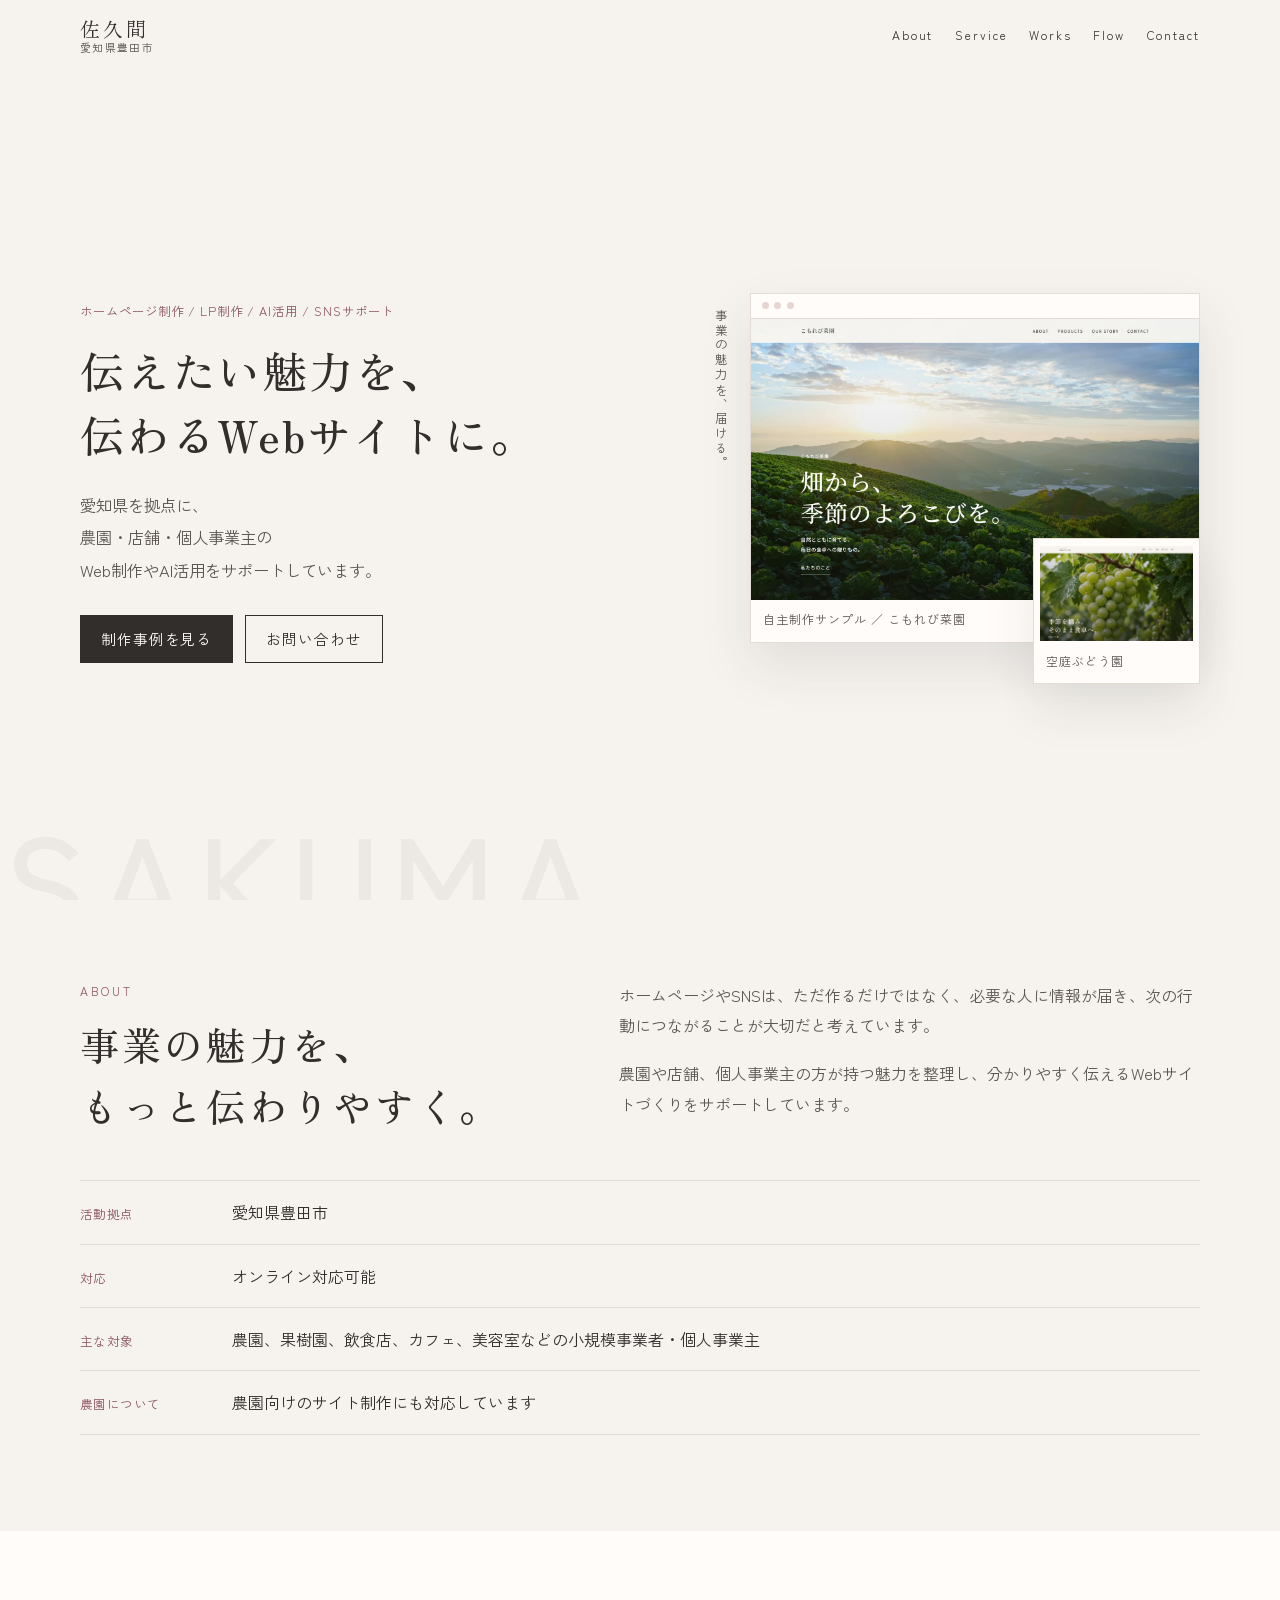
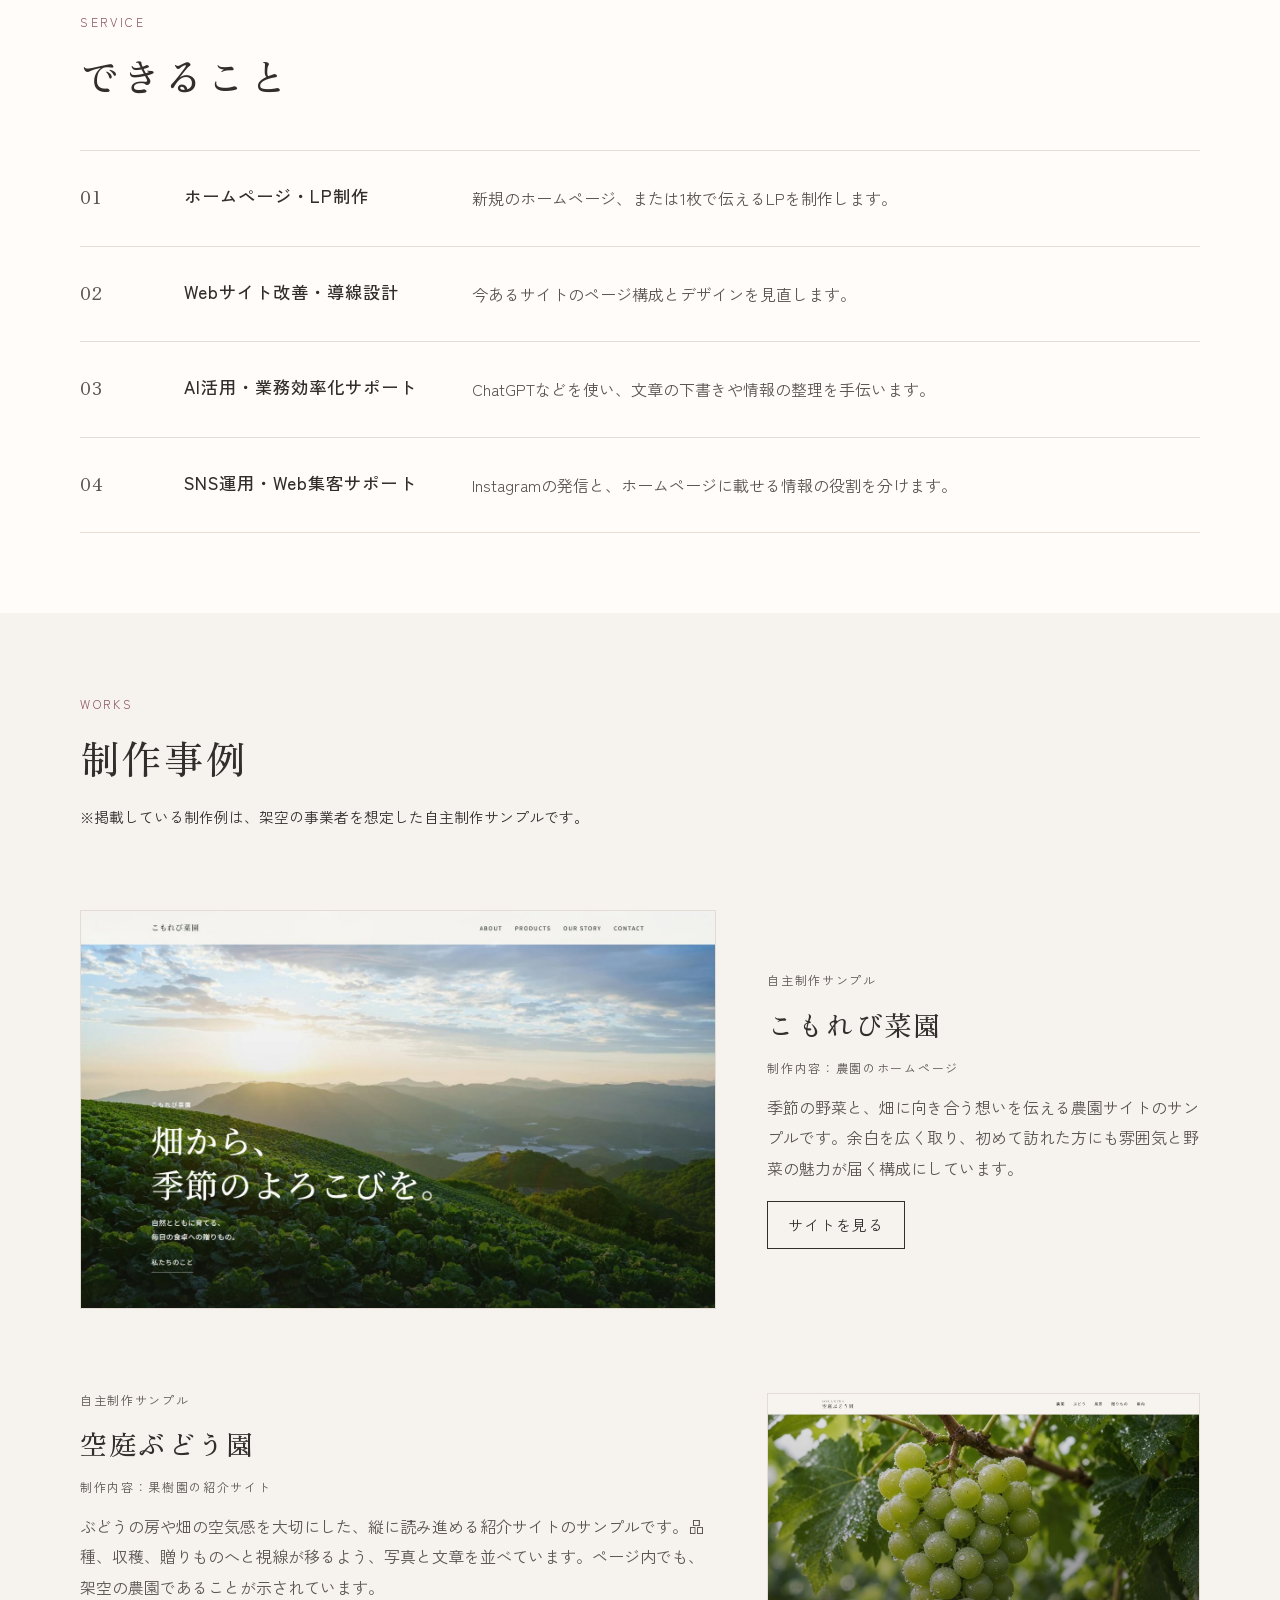
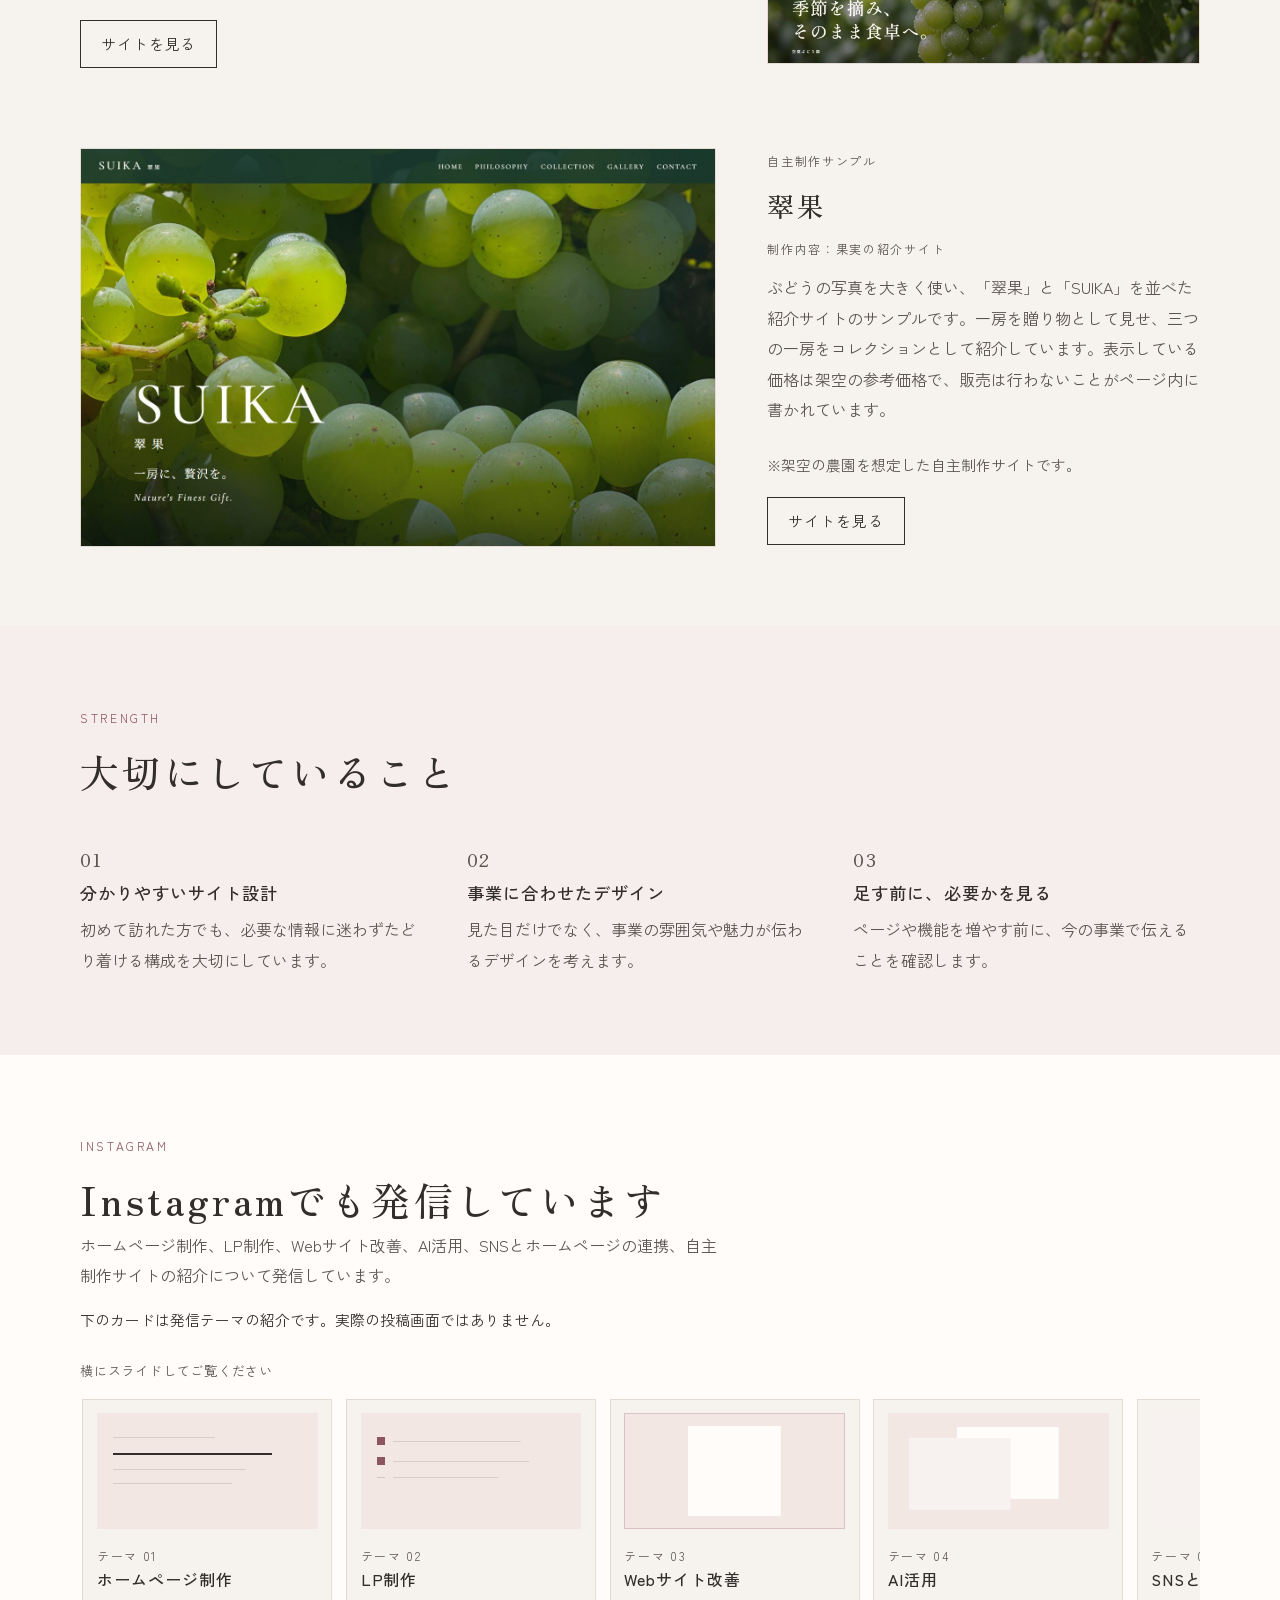
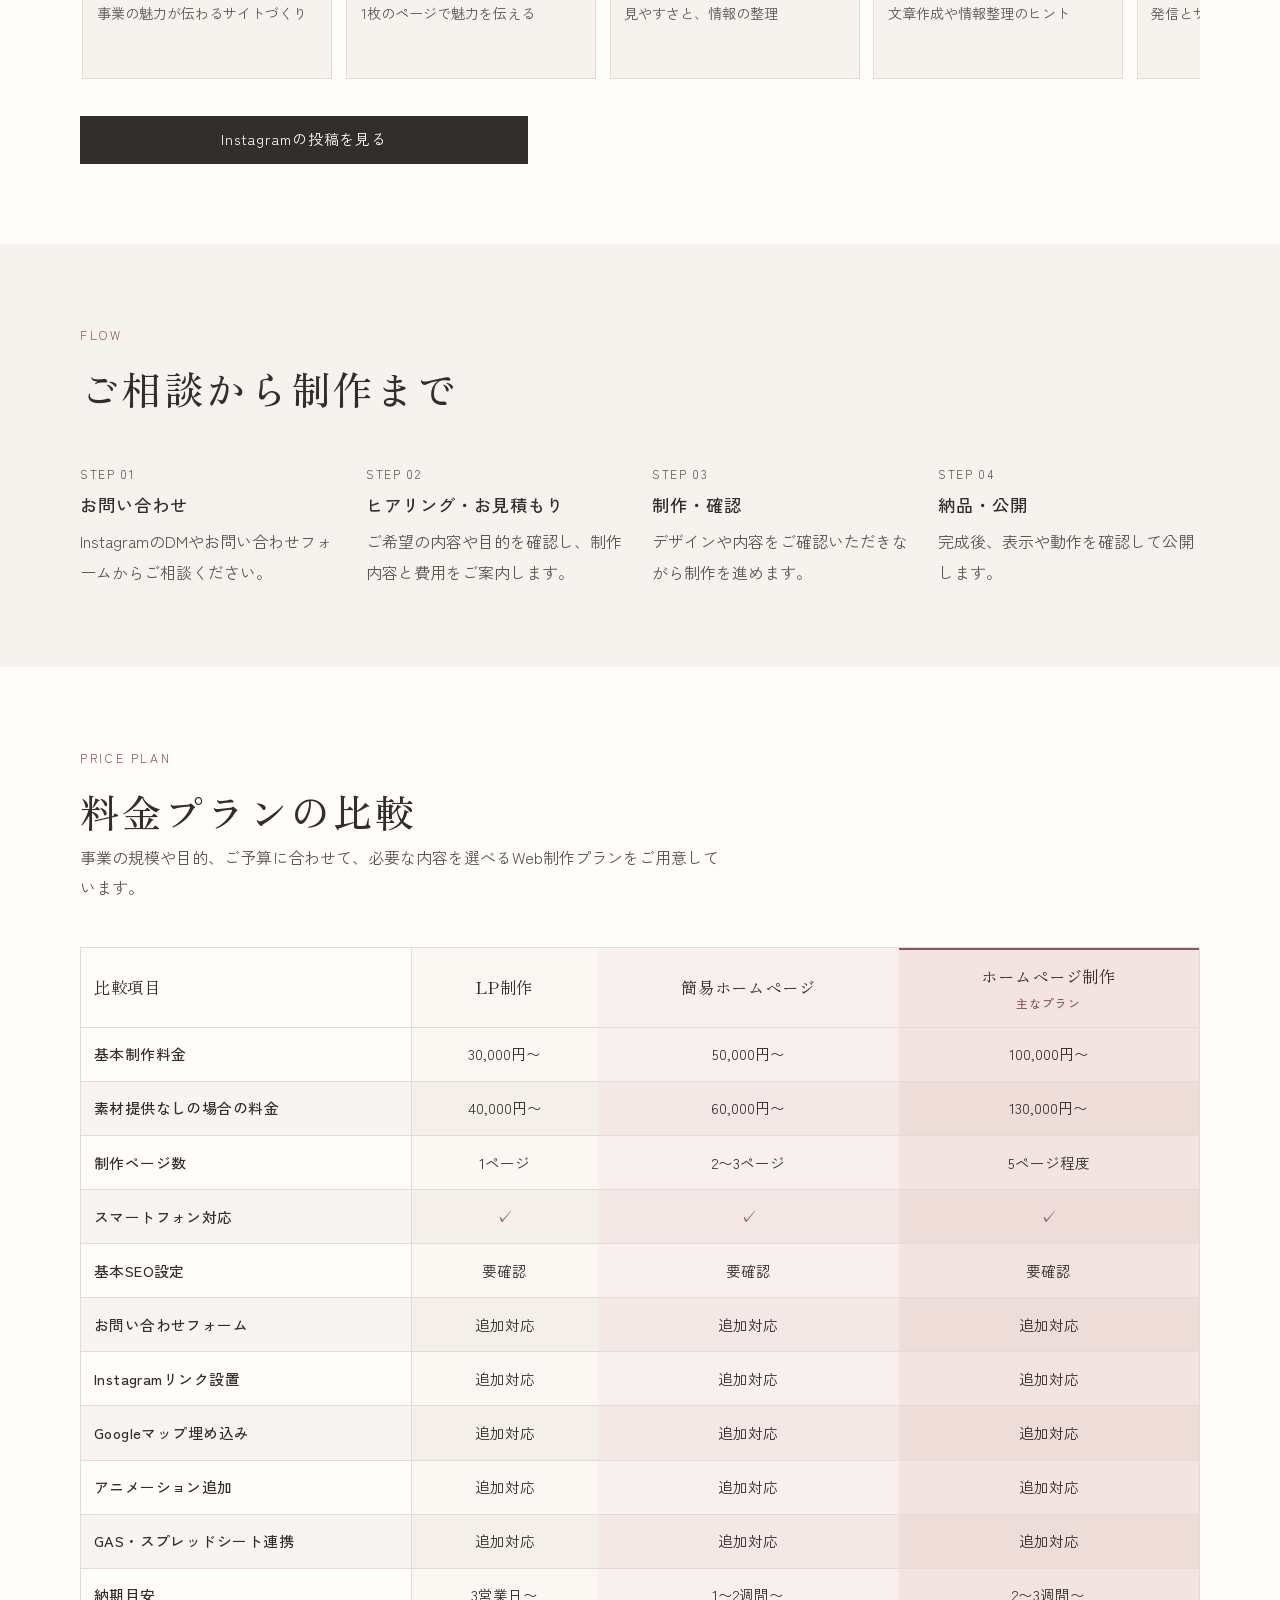
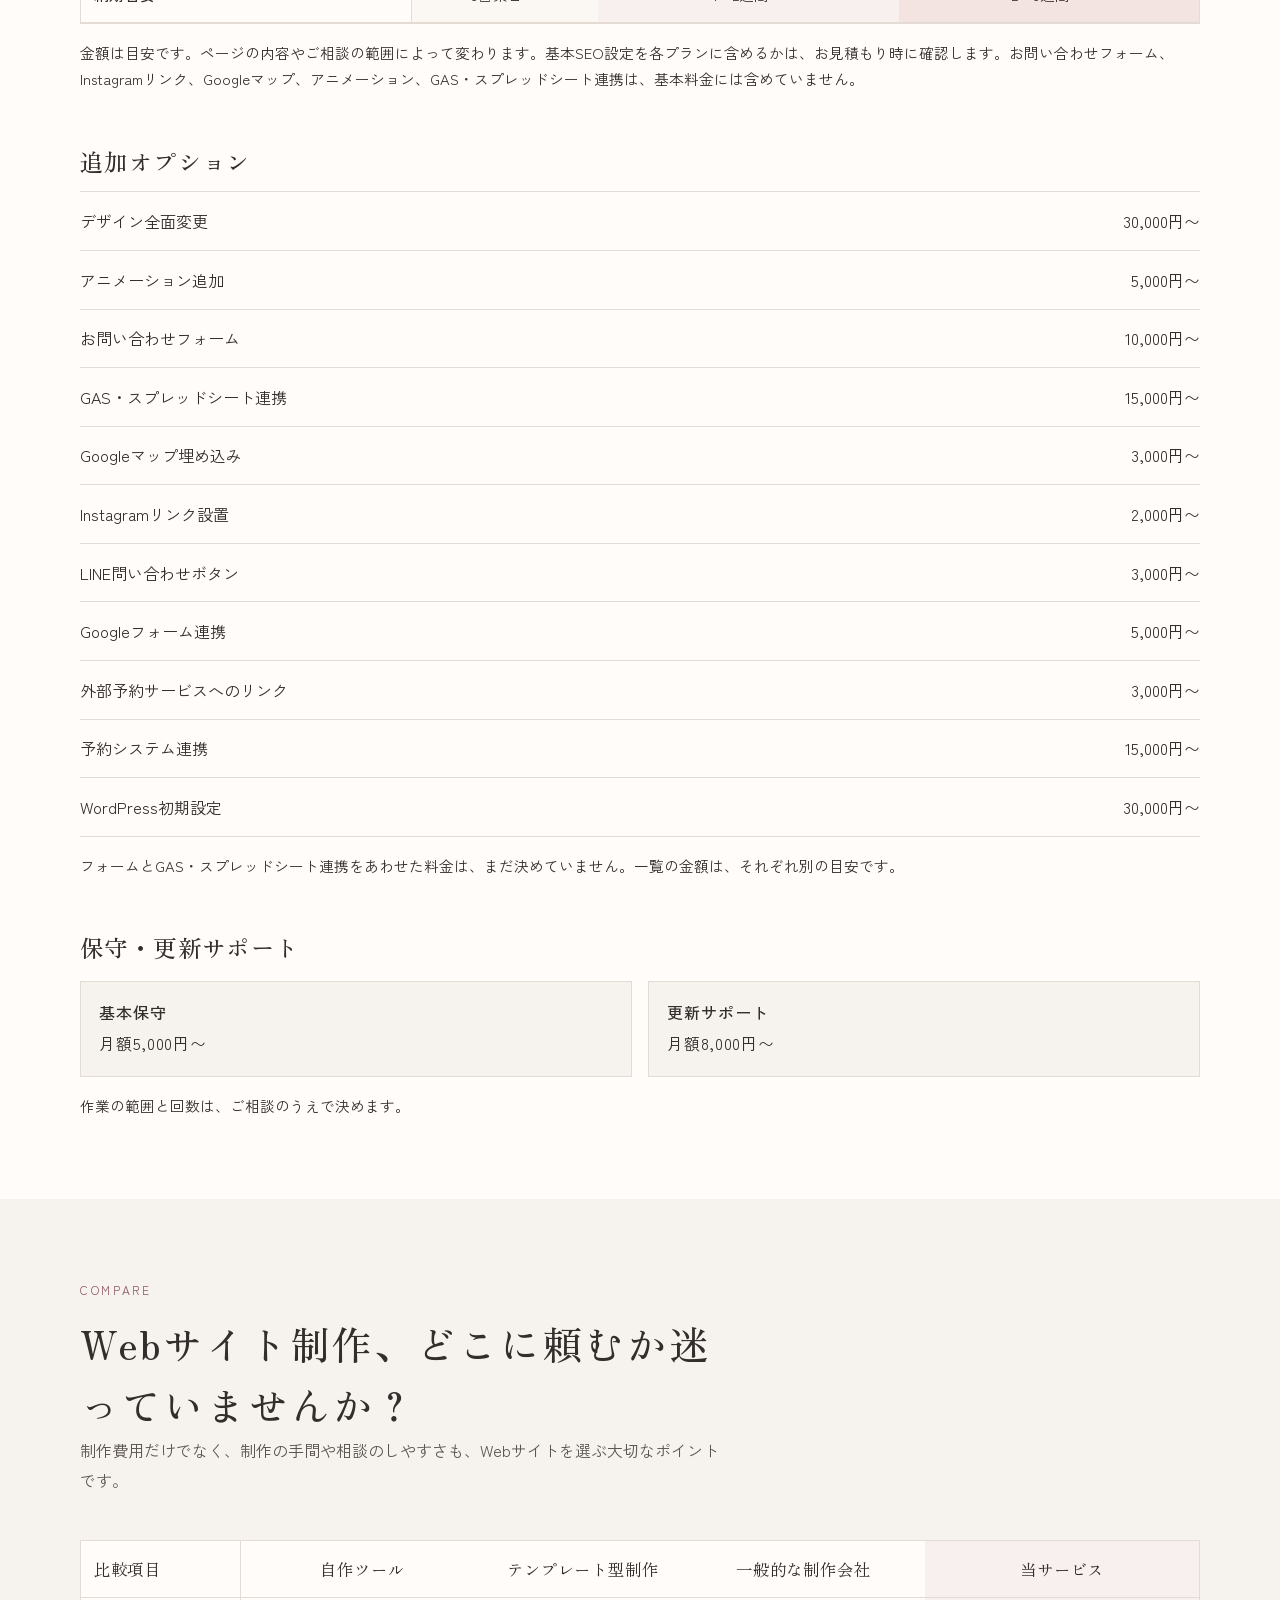
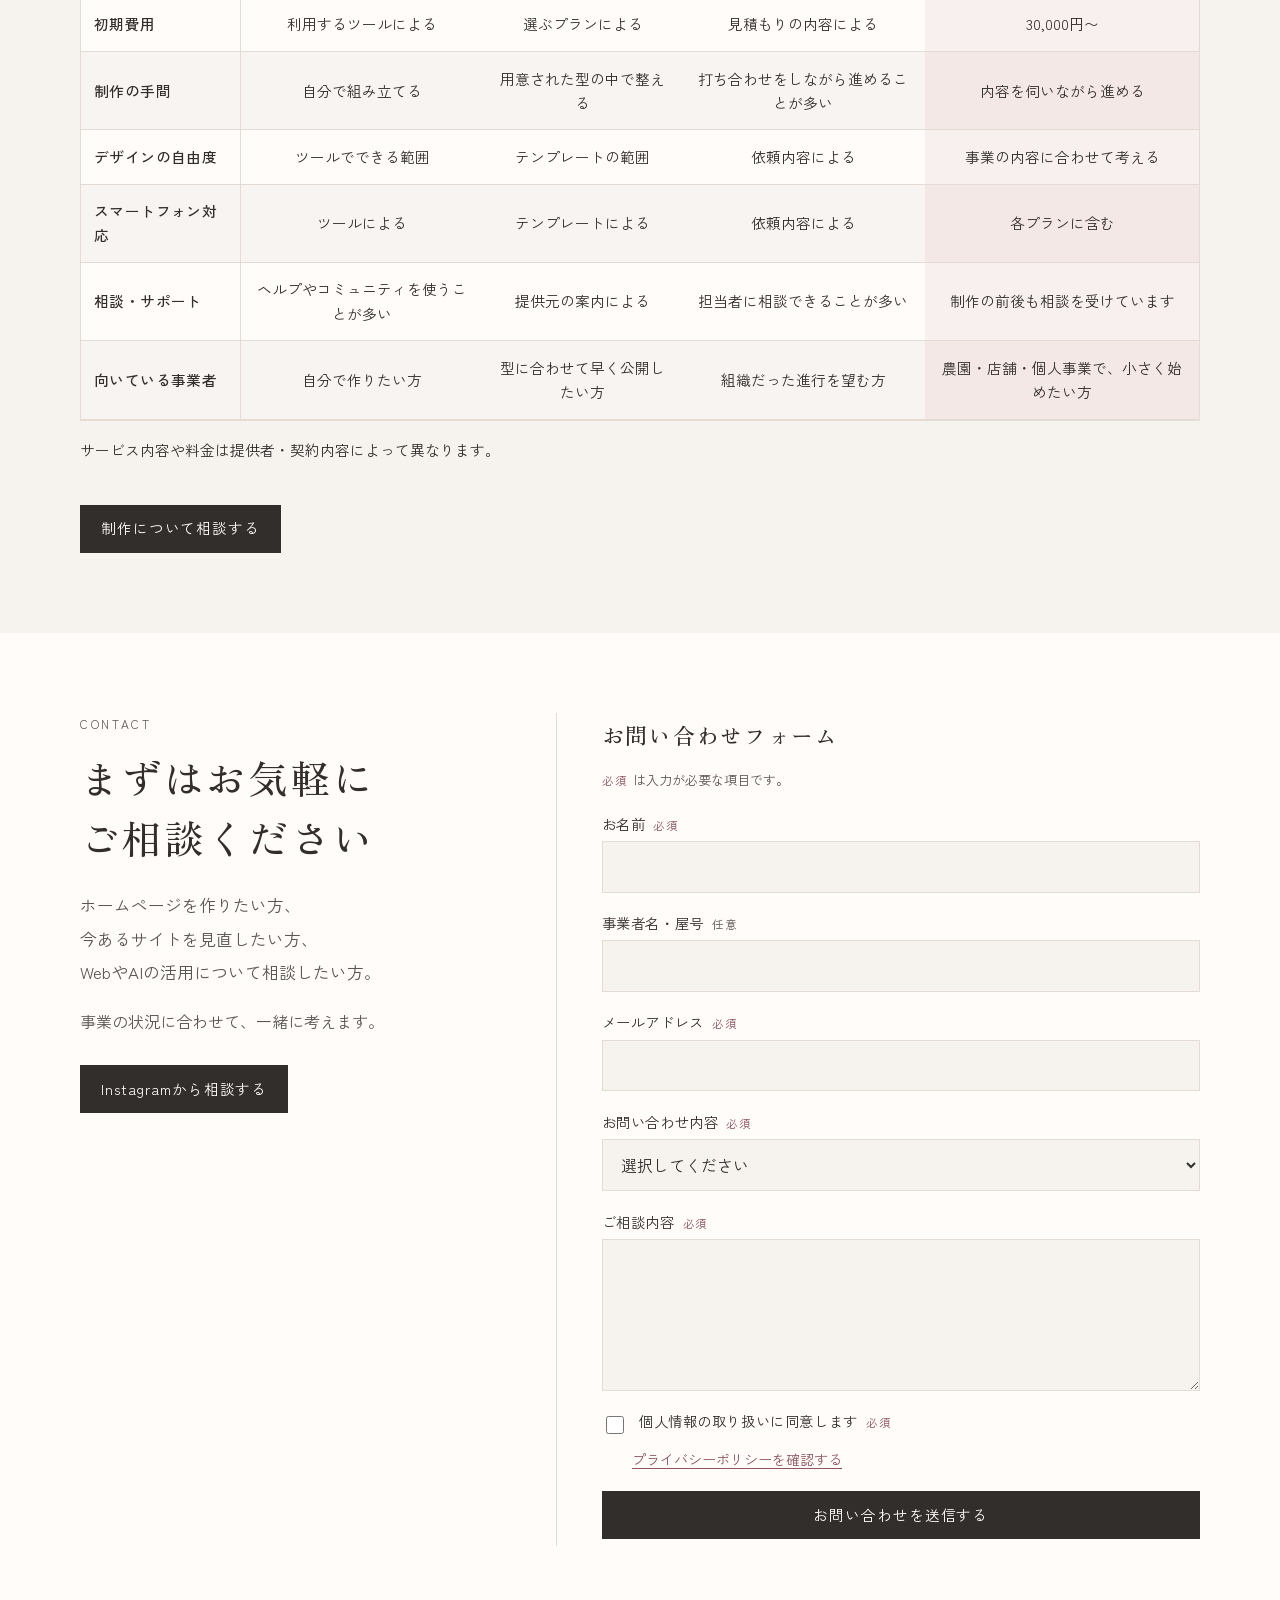
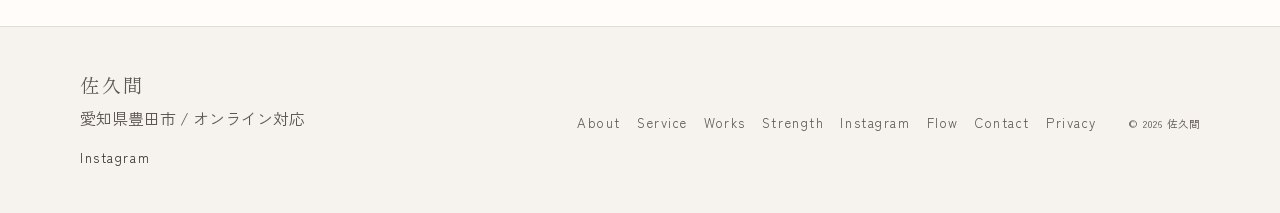
==== index.html @ 8b1cc4c4 "重複していた説明をやめ、サービス内容と制作姿勢が別の問いに答えるようにする Co-authored-by: Cursor <cursoragent@cursor.com>" ====
<!DOCTYPE html>
<html lang="ja">
<head>
  <meta charset="utf-8">
  <meta name="viewport" content="width=device-width, initial-scale=1">
  <title>佐久間｜伝えたい魅力を、伝わるWebサイトに。</title>
  <meta name="description" content="愛知県豊田市を拠点に、農園・果樹園・飲食店・カフェ・美容室などのホームページ制作、サイト改善、AI活用、SNSサポートを行っています。オンライン対応可。">
  <meta name="author" content="佐久間">
  <meta name="theme-color" content="#f6f3ef">
  <link rel="canonical" href="https://emi1126.github.io/emi.skm1008/">
  <meta property="og:type" content="website">
  <meta property="og:locale" content="ja_JP">
  <meta property="og:site_name" content="佐久間">
  <meta property="og:title" content="佐久間｜伝えたい魅力を、伝わるWebサイトに。">
  <meta property="og:description" content="愛知県豊田市を拠点に、農園・店舗・個人事業主のWeb制作とAI活用をサポートしています。">
  <meta property="og:url" content="https://emi1126.github.io/emi.skm1008/">
  <meta property="og:image" content="https://emi1126.github.io/emi.skm1008/images/og.jpg">
  <meta property="og:image:width" content="1200">
  <meta property="og:image:height" content="630">
  <meta property="og:image:alt" content="佐久間。伝えたい魅力を、伝わるWebサイトに。愛知県豊田市のWeb制作・AI活用。">
  <meta name="twitter:card" content="summary_large_image">
  <meta name="twitter:title" content="佐久間｜伝えたい魅力を、伝わるWebサイトに。">
  <meta name="twitter:description" content="愛知県豊田市を拠点に、農園・店舗・個人事業主のWeb制作とAI活用をサポートしています。">
  <meta name="twitter:image" content="https://emi1126.github.io/emi.skm1008/images/og.jpg">
  <link rel="icon" href="favicon.svg" type="image/svg+xml">
  <link rel="icon" href="images/favicon-32.png" sizes="32x32" type="image/png">
  <link rel="apple-touch-icon" href="images/apple-touch.png">
  <link rel="preconnect" href="https://fonts.googleapis.com">
  <link rel="preconnect" href="https://fonts.gstatic.com" crossorigin>
  <link href="https://fonts.googleapis.com/css2?family=Zen+Kaku+Gothic+New:wght@400;500&family=Zen+Old+Mincho:wght@500;600&display=swap" rel="stylesheet">
  <link rel="stylesheet" href="css/style.css">
  <script type="application/ld+json">
  {
    "@context": "https://schema.org",
    "@type": "ProfessionalService",
    "name": "佐久間",
    "url": "https://emi1126.github.io/emi.skm1008/",
    "image": "https://emi1126.github.io/emi.skm1008/images/og.jpg",
    "description": "愛知県豊田市を拠点に、農園・店舗・個人事業主のWeb制作とAI活用をサポートしています。",
    "address": {
      "@type": "PostalAddress",
      "addressLocality": "豊田市",
      "addressRegion": "愛知県",
      "addressCountry": "JP"
    },
    "areaServed": "JP",
    "knowsAbout": ["ホームページ制作", "LP制作", "Webサイト改善", "AI活用", "SNS運用"]
  }
  </script>
</head>
<body>
  <a class="skip" href="#main">本文へスキップ</a>

  <header class="site-header">
    <div class="container header-inner">
      <a class="logo" href="#top">
        <span class="logo-name">佐久間</span>
        <span class="logo-place">愛知県豊田市</span>
      </a>
      <button class="menu-btn" type="button" aria-expanded="false" aria-controls="site-nav">
        <span class="menu-lines" aria-hidden="true"><span></span><span></span><span></span></span>
        <span class="menu-label">メニュー</span>
      </button>
      <nav id="site-nav" class="site-nav" aria-label="メインメニュー">
        <a href="#about"><span class="en">About</span><span class="ja">事業について</span></a>
        <a href="#service"><span class="en">Service</span><span class="ja">できること</span></a>
        <a href="#works"><span class="en">Works</span><span class="ja">制作事例</span></a>
        <a href="#flow"><span class="en">Flow</span><span class="ja">ご相談の流れ</span></a>
        <a href="#contact"><span class="en">Contact</span><span class="ja">お問い合わせ</span></a>
      </nav>
    </div>
  </header>

  <main id="main">
    <section class="hero" id="top" aria-labelledby="hero-title">
      <p class="watermark" aria-hidden="true">SAKUMA</p>
      <div class="container hero-inner">
        <div class="hero-copy">
          <p class="kicker">ホームページ制作 / LP制作 / AI活用 / SNSサポート</p>
          <h1 id="hero-title"><span class="line">伝えたい魅力を、</span><span class="line">伝わるWebサイトに。</span></h1>
          <p class="lead">愛知県を拠点に、<br>農園・店舗・個人事業主の<br>Web制作やAI活用をサポートしています。</p>
          <div class="hero-actions">
            <a class="btn btn-primary" href="#works">制作事例を見る</a>
            <a class="btn" href="#contact">お問い合わせ</a>
          </div>
        </div>
        <div class="hero-visual">
          <p class="vtext" aria-hidden="true">事業の魅力を、届ける。</p>
          <figure class="frame frame-main">
            <div class="frame-top" aria-hidden="true"><span></span><span></span><span></span></div>
            <img src="images/works/komorebi.jpg" width="1440" height="900" alt="自主制作サンプル「こもれび菜園」のトップページ" fetchpriority="high">
            <figcaption>自主制作サンプル ／ こもれび菜園</figcaption>
          </figure>
          <figure class="frame frame-sub">
            <img src="images/works/soraniwa.jpg" width="1440" height="900" alt="自主制作サンプル「空庭ぶどう園」のトップページ">
            <figcaption>空庭ぶどう園</figcaption>
          </figure>
        </div>
      </div>
    </section>

    <section class="section" id="about" aria-labelledby="about-title">
      <div class="container">
        <div class="about-grid reveal">
          <div>
            <p class="section-label">About</p>
            <h2 id="about-title">事業の魅力を、<br>もっと伝わりやすく。</h2>
          </div>
          <div class="about-body">
            <p>ホームページやSNSは、ただ作るだけではなく、必要な人に情報が届き、次の行動につながることが大切だと考えています。</p>
            <p>農園や店舗、個人事業主の方が持つ魅力を整理し、分かりやすく伝えるWebサイトづくりをサポートしています。</p>
          </div>
        </div>
        <dl class="facts reveal">
          <div>
            <dt>活動拠点</dt>
            <dd>愛知県豊田市</dd>
          </div>
          <div>
            <dt>対応</dt>
            <dd>オンライン対応可能</dd>
          </div>
          <div>
            <dt>主な対象</dt>
            <dd>農園、果樹園、飲食店、カフェ、美容室などの小規模事業者・個人事業主</dd>
          </div>
          <div>
            <dt>農園について</dt>
            <dd>農園向けのサイト制作にも対応しています</dd>
          </div>
        </dl>
      </div>
    </section>

    <section class="section section-paper" id="service" aria-labelledby="service-title">
      <div class="container">
        <div class="section-head reveal">
          <p class="section-label">Service</p>
          <h2 id="service-title">できること</h2>
        </div>
        <ol class="service-list">
          <li class="service-item reveal">
            <p class="num">01</p>
            <h3>ホームページ・LP制作</h3>
            <p>新規のホームページ、または1枚で伝えるLPを制作します。</p>
          </li>
          <li class="service-item reveal">
            <p class="num">02</p>
            <h3>Webサイト改善・導線設計</h3>
            <p>今あるサイトのページ構成とデザインを見直します。</p>
          </li>
          <li class="service-item reveal">
            <p class="num">03</p>
            <h3>AI活用・業務効率化サポート</h3>
            <p>ChatGPTなどを使い、文章の下書きや情報の整理を手伝います。</p>
          </li>
          <li class="service-item reveal">
            <p class="num">04</p>
            <h3>SNS運用・Web集客サポート</h3>
            <p>Instagramの発信と、ホームページに載せる情報の役割を分けます。</p>
          </li>
        </ol>
      </div>
    </section>

    <section class="section" id="works" aria-labelledby="works-title">
      <div class="container">
        <div class="section-head reveal">
          <p class="section-label">Works</p>
          <h2 id="works-title">制作事例</h2>
          <p class="note">※掲載している制作例は、架空の事業者を想定した自主制作サンプルです。</p>
        </div>

        <article class="work reveal">
          <figure class="work-media">
            <img src="images/works/komorebi.jpg" width="1440" height="900" alt="自主制作サンプル「こもれび菜園」のトップページ" loading="lazy" decoding="async">
          </figure>
          <div class="work-body">
            <p class="work-tag">自主制作サンプル</p>
            <h3>こもれび菜園</h3>
            <p class="work-type">制作内容：農園のホームページ</p>
            <p>季節の野菜と、畑に向き合う想いを伝える農園サイトのサンプルです。余白を広く取り、初めて訪れた方にも雰囲気と野菜の魅力が届く構成にしています。</p>
            <a class="btn" href="https://emi1126.github.io/sample1/" target="_blank" rel="noopener noreferrer">サイトを見る<span class="sr-only">（こもれび菜園・新しいタブで開きます）</span></a>
          </div>
        </article>

        <article class="work work-reverse reveal">
          <figure class="work-media">
            <img src="images/works/soraniwa.jpg" width="1440" height="900" alt="自主制作サンプル「空庭ぶどう園」のトップページ" loading="lazy" decoding="async">
          </figure>
          <div class="work-body">
            <p class="work-tag">自主制作サンプル</p>
            <h3>空庭ぶどう園</h3>
            <p class="work-type">制作内容：果樹園の紹介サイト</p>
            <p>ぶどうの房や畑の空気感を大切にした、縦に読み進める紹介サイトのサンプルです。品種、収穫、贈りものへと視線が移るよう、写真と文章を並べています。ページ内でも、架空の農園であることが示されています。</p>
            <a class="btn" href="https://emi1126.github.io/sample2/" target="_blank" rel="noopener noreferrer">サイトを見る<span class="sr-only">（空庭ぶどう園・新しいタブで開きます）</span></a>
          </div>
        </article>

        <article class="work reveal">
          <figure class="work-media">
            <img src="images/works/suika.jpg" width="1440" height="900" alt="自主制作サンプル「翠果」のトップページ" loading="lazy" decoding="async">
          </figure>
          <div class="work-body">
            <p class="work-tag">自主制作サンプル</p>
            <h3>翠果</h3>
            <p class="work-type">制作内容：果実の紹介サイト</p>
            <p>ぶどうの写真を大きく使い、「翠果」と「SUIKA」を並べた紹介サイトのサンプルです。一房を贈り物として見せ、三つの一房をコレクションとして紹介しています。表示している価格は架空の参考価格で、販売は行わないことがページ内に書かれています。</p>
            <p class="note">※架空の農園を想定した自主制作サイトです。</p>
            <a class="btn" href="https://emi1126.github.io/sample3/" target="_blank" rel="noopener noreferrer">サイトを見る<span class="sr-only">（翠果・新しいタブで開きます）</span></a>
          </div>
        </article>
      </div>
    </section>

    <section class="section section-blush" id="strength" aria-labelledby="strength-title">
      <div class="container">
        <div class="section-head reveal">
          <p class="section-label">Strength</p>
          <h2 id="strength-title">大切にしていること</h2>
        </div>
        <ol class="strength-list">
          <li class="reveal">
            <p class="num">01</p>
            <h3>分かりやすいサイト設計</h3>
            <p>初めて訪れた方でも、必要な情報に迷わずたどり着ける構成を大切にしています。</p>
          </li>
          <li class="reveal">
            <p class="num">02</p>
            <h3>事業に合わせたデザイン</h3>
            <p>見た目だけでなく、事業の雰囲気や魅力が伝わるデザインを考えます。</p>
          </li>
          <li class="reveal">
            <p class="num">03</p>
            <h3>足す前に、必要かを見る</h3>
            <p>ページや機能を増やす前に、今の事業で伝えることを確認します。</p>
          </li>
        </ol>
      </div>
    </section>

    <section class="section section-paper" id="instagram" aria-labelledby="instagram-title">
      <div class="container">
        <div class="section-head reveal">
          <p class="section-label">Instagram</p>
          <h2 id="instagram-title">Instagramでも発信しています</h2>
          <p>ホームページ制作、LP制作、Webサイト改善、AI活用、SNSとホームページの連携、自主制作サイトの紹介について発信しています。</p>
          <p class="note">下のカードは発信テーマの紹介です。実際の投稿画面ではありません。</p>
        </div>
        <p class="scroll-hint">横にスライドしてご覧ください</p>
        <ul class="theme-scroller reveal" tabindex="0" aria-label="Instagramで発信しているテーマ。横にスクロールできます">
          <li class="theme">
            <div class="theme-art art-1" aria-hidden="true"></div>
            <p class="theme-label">テーマ 01</p>
            <h3>ホームページ制作</h3>
            <p>事業の魅力が伝わるサイトづくり</p>
          </li>
          <li class="theme">
            <div class="theme-art art-2" aria-hidden="true"></div>
            <p class="theme-label">テーマ 02</p>
            <h3>LP制作</h3>
            <p>1枚のページで魅力を伝える</p>
          </li>
          <li class="theme">
            <div class="theme-art art-3" aria-hidden="true"></div>
            <p class="theme-label">テーマ 03</p>
            <h3>Webサイト改善</h3>
            <p>見やすさと、情報の整理</p>
          </li>
          <li class="theme">
            <div class="theme-art art-4" aria-hidden="true"></div>
            <p class="theme-label">テーマ 04</p>
            <h3>AI活用</h3>
            <p>文章作成や情報整理のヒント</p>
          </li>
          <li class="theme">
            <div class="theme-art art-5" aria-hidden="true"></div>
            <p class="theme-label">テーマ 05</p>
            <h3>SNSとホームページの連携</h3>
            <p>発信とサイトのつなぎ方</p>
          </li>
          <li class="theme">
            <div class="theme-art art-6" aria-hidden="true"></div>
            <p class="theme-label">テーマ 06</p>
            <h3>自主制作サイトの紹介</h3>
            <p>サンプルサイトの様子</p>
          </li>
        </ul>
        <div class="ig-action reveal">
          <a class="btn btn-primary" data-instagram-link href="https://www.instagram.com/emi.skm1008/" target="_blank" rel="noopener noreferrer">Instagramの投稿を見る<span class="sr-only">（新しいタブで開きます）</span></a>
        </div>
      </div>
    </section>

    <section class="section" id="flow" aria-labelledby="flow-title">
      <div class="container">
        <div class="section-head reveal">
          <p class="section-label">Flow</p>
          <h2 id="flow-title">ご相談から制作まで</h2>
        </div>
        <ol class="steps">
          <li class="reveal">
            <p class="step-num">STEP 01</p>
            <h3>お問い合わせ</h3>
            <p>InstagramのDMやお問い合わせフォームからご相談ください。</p>
          </li>
          <li class="reveal">
            <p class="step-num">STEP 02</p>
            <h3>ヒアリング・お見積もり</h3>
            <p>ご希望の内容や目的を確認し、制作内容と費用をご案内します。</p>
          </li>
          <li class="reveal">
            <p class="step-num">STEP 03</p>
            <h3>制作・確認</h3>
            <p>デザインや内容をご確認いただきながら制作を進めます。</p>
          </li>
          <li class="reveal">
            <p class="step-num">STEP 04</p>
            <h3>納品・公開</h3>
            <p>完成後、表示や動作を確認して公開します。</p>
          </li>
        </ol>
      </div>
    </section>

    <section class="section section-paper" id="price" aria-labelledby="price-title">
      <div class="container">
        <div class="section-head reveal">
          <p class="section-label">Price Plan</p>
          <h2 id="price-title">料金プランの比較</h2>
          <p>事業の規模や目的、ご予算に合わせて、必要な内容を選べるWeb制作プランをご用意しています。</p>
        </div>
        <p class="scroll-hint">横にスライドして比較できます</p>
        <div class="plan-scroll reveal" tabindex="0">
          <table class="plan-table">
            <caption class="sr-only">LP制作、簡易ホームページ、ホームページ制作の料金と比較項目</caption>
            <thead>
              <tr>
                <th class="col-label" scope="col">比較項目</th>
                <th class="col-lp" scope="col">LP制作</th>
                <th class="col-lite" scope="col">簡易ホームページ</th>
                <th class="col-main" scope="col">ホームページ制作<span class="plan-note">主なプラン</span></th>
              </tr>
            </thead>
            <tbody>
              <tr>
                <th scope="row">基本制作料金</th>
                <td class="col-lp">30,000円〜</td>
                <td class="col-lite">50,000円〜</td>
                <td class="col-main">100,000円〜</td>
              </tr>
              <tr>
                <th scope="row">素材提供なしの場合の料金</th>
                <td class="col-lp">40,000円〜</td>
                <td class="col-lite">60,000円〜</td>
                <td class="col-main">130,000円〜</td>
              </tr>
              <tr>
                <th scope="row">制作ページ数</th>
                <td class="col-lp">1ページ</td>
                <td class="col-lite">2〜3ページ</td>
                <td class="col-main">5ページ程度</td>
              </tr>
              <tr>
                <th scope="row">スマートフォン対応</th>
                <td class="col-lp"><span class="mark" aria-hidden="true">✓</span><span class="sr-only">含む</span></td>
                <td class="col-lite"><span class="mark" aria-hidden="true">✓</span><span class="sr-only">含む</span></td>
                <td class="col-main"><span class="mark" aria-hidden="true">✓</span><span class="sr-only">含む</span></td>
              </tr>
              <tr>
                <th scope="row">基本SEO設定</th>
                <td class="col-lp">要確認</td>
                <td class="col-lite">要確認</td>
                <td class="col-main">要確認</td>
              </tr>
              <tr>
                <th scope="row">お問い合わせフォーム</th>
                <td class="col-lp">追加対応</td>
                <td class="col-lite">追加対応</td>
                <td class="col-main">追加対応</td>
              </tr>
              <tr>
                <th scope="row">Instagramリンク設置</th>
                <td class="col-lp">追加対応</td>
                <td class="col-lite">追加対応</td>
                <td class="col-main">追加対応</td>
              </tr>
              <tr>
                <th scope="row">Googleマップ埋め込み</th>
                <td class="col-lp">追加対応</td>
                <td class="col-lite">追加対応</td>
                <td class="col-main">追加対応</td>
              </tr>
              <tr>
                <th scope="row">アニメーション追加</th>
                <td class="col-lp">追加対応</td>
                <td class="col-lite">追加対応</td>
                <td class="col-main">追加対応</td>
              </tr>
              <tr>
                <th scope="row">GAS・スプレッドシート連携</th>
                <td class="col-lp">追加対応</td>
                <td class="col-lite">追加対応</td>
                <td class="col-main">追加対応</td>
              </tr>
              <tr>
                <th scope="row">納期目安</th>
                <td class="col-lp">3営業日〜</td>
                <td class="col-lite">1〜2週間〜</td>
                <td class="col-main">2〜3週間〜</td>
              </tr>
            </tbody>
          </table>
        </div>
        <p class="note">金額は目安です。ページの内容やご相談の範囲によって変わります。基本SEO設定を各プランに含めるかは、お見積もり時に確認します。お問い合わせフォーム、Instagramリンク、Googleマップ、アニメーション、GAS・スプレッドシート連携は、基本料金には含めていません。</p>

        <h3 class="plan-sub" id="options-title">追加オプション</h3>
        <ul class="option-list" aria-labelledby="options-title">
          <li><span>デザイン全面変更</span><span>30,000円〜</span></li>
          <li><span>アニメーション追加</span><span>5,000円〜</span></li>
          <li><span>お問い合わせフォーム</span><span>10,000円〜</span></li>
          <li><span>GAS・スプレッドシート連携</span><span>15,000円〜</span></li>
          <li><span>Googleマップ埋め込み</span><span>3,000円〜</span></li>
          <li><span>Instagramリンク設置</span><span>2,000円〜</span></li>
          <li><span>LINE問い合わせボタン</span><span>3,000円〜</span></li>
          <li><span>Googleフォーム連携</span><span>5,000円〜</span></li>
          <li><span>外部予約サービスへのリンク</span><span>3,000円〜</span></li>
          <li><span>予約システム連携</span><span>15,000円〜</span></li>
          <li><span>WordPress初期設定</span><span>30,000円〜</span></li>
        </ul>
        <p class="note">フォームとGAS・スプレッドシート連携をあわせた料金は、まだ決めていません。一覧の金額は、それぞれ別の目安です。</p>

        <h3 class="plan-sub" id="care-title">保守・更新サポート</h3>
        <ul class="care-list" aria-labelledby="care-title">
          <li>
            <h3>基本保守</h3>
            <p class="care-price">月額5,000円〜</p>
          </li>
          <li>
            <h3>更新サポート</h3>
            <p class="care-price">月額8,000円〜</p>
          </li>
        </ul>
        <p class="note">作業の範囲と回数は、ご相談のうえで決めます。</p>
      </div>
    </section>

    <section class="section" id="compare" aria-labelledby="compare-title">
      <div class="container">
        <div class="section-head reveal">
          <p class="section-label">Compare</p>
          <h2 id="compare-title">Webサイト制作、どこに頼むか迷っていませんか？</h2>
          <p>制作費用だけでなく、制作の手間や相談のしやすさも、Webサイトを選ぶ大切なポイントです。</p>
        </div>
        <p class="scroll-hint">横にスライドして比較できます</p>
        <div class="plan-scroll reveal" tabindex="0">
          <table class="plan-table compare-table">
            <caption class="sr-only">自作ツール、テンプレート型制作、一般的な制作会社、当サービスの違い</caption>
            <thead>
              <tr>
                <th class="col-label" scope="col">比較項目</th>
                <th scope="col">自作ツール</th>
                <th scope="col">テンプレート型制作</th>
                <th scope="col">一般的な制作会社</th>
                <th class="col-lite" scope="col">当サービス</th>
              </tr>
            </thead>
            <tbody>
              <tr>
                <th scope="row">初期費用</th>
                <td>利用するツールによる</td>
                <td>選ぶプランによる</td>
                <td>見積もりの内容による</td>
                <td class="col-lite">30,000円〜</td>
              </tr>
              <tr>
                <th scope="row">制作の手間</th>
                <td>自分で組み立てる</td>
                <td>用意された型の中で整える</td>
                <td>打ち合わせをしながら進めることが多い</td>
                <td class="col-lite">内容を伺いながら進める</td>
              </tr>
              <tr>
                <th scope="row">デザインの自由度</th>
                <td>ツールでできる範囲</td>
                <td>テンプレートの範囲</td>
                <td>依頼内容による</td>
                <td class="col-lite">事業の内容に合わせて考える</td>
              </tr>
              <tr>
                <th scope="row">スマートフォン対応</th>
                <td>ツールによる</td>
                <td>テンプレートによる</td>
                <td>依頼内容による</td>
                <td class="col-lite">各プランに含む</td>
              </tr>
              <tr>
                <th scope="row">相談・サポート</th>
                <td>ヘルプやコミュニティを使うことが多い</td>
                <td>提供元の案内による</td>
                <td>担当者に相談できることが多い</td>
                <td class="col-lite">制作の前後も相談を受けています</td>
              </tr>
              <tr>
                <th scope="row">向いている事業者</th>
                <td>自分で作りたい方</td>
                <td>型に合わせて早く公開したい方</td>
                <td>組織だった進行を望む方</td>
                <td class="col-lite">農園・店舗・個人事業で、小さく始めたい方</td>
              </tr>
            </tbody>
          </table>
        </div>
        <p class="note">サービス内容や料金は提供者・契約内容によって異なります。</p>
        <p class="plan-cta"><a class="btn btn-primary" href="#contact">制作について相談する</a></p>
      </div>
    </section>

    <section class="section section-paper contact" id="contact" aria-labelledby="contact-title">
      <div class="container contact-grid">
        <div class="reveal">
          <p class="section-label">Contact</p>
          <h2 id="contact-title">まずはお気軽に<br>ご相談ください</h2>
          <p class="contact-lead">ホームページを作りたい方、<br>今あるサイトを見直したい方、<br>WebやAIの活用について相談したい方。</p>
          <p>事業の状況に合わせて、一緒に考えます。</p>
          <div class="contact-aside">
            <a class="btn btn-primary" data-instagram-link href="https://www.instagram.com/emi.skm1008/" target="_blank" rel="noopener noreferrer">Instagramから相談する<span class="sr-only">（新しいタブで開きます）</span></a>
          </div>
        </div>
        <div class="contact-panel reveal">
          <!-- contactEndpoint が空のあいだは送信ボタンを無効にします。手順は gas/Code.gs を参照。 -->
          <h3 class="form-heading">お問い合わせフォーム</h3>
          <p class="pending" id="endpoint-note">送信先の準備が完了するまで、このフォームからは送信できません。ご相談はInstagramからお願いします。</p>
          <form id="contact-form" class="contact-form" action="" method="post" novalidate aria-describedby="endpoint-note">
            <p class="form-legend"><span class="req">必須</span>は入力が必要な項目です。</p>
            <div class="field">
              <label for="contact-name">お名前<span class="req">必須</span></label>
              <input id="contact-name" name="name" type="text" autocomplete="name" required maxlength="80" aria-required="true">
              <p class="field-error" id="contact-name-error" hidden></p>
            </div>
            <div class="field">
              <label for="contact-business">事業者名・屋号<span class="opt">任意</span></label>
              <input id="contact-business" name="company" type="text" autocomplete="organization" maxlength="120">
              <p class="field-error" id="contact-business-error" hidden></p>
            </div>
            <div class="field">
              <label for="contact-email">メールアドレス<span class="req">必須</span></label>
              <input id="contact-email" name="email" type="email" inputmode="email" autocomplete="email" autocapitalize="none" spellcheck="false" required maxlength="254" aria-required="true">
              <p class="field-error" id="contact-email-error" hidden></p>
            </div>
            <div class="field">
              <label for="contact-type">お問い合わせ内容<span class="req">必須</span></label>
              <select id="contact-type" name="category" required aria-required="true">
                <option value="">選択してください</option>
                <option>ホームページ制作について</option>
                <option>LP制作について</option>
                <option>既存サイトの改善について</option>
                <option>AI活用について</option>
                <option>SNS運用について</option>
                <option>その他</option>
              </select>
              <p class="field-error" id="contact-type-error" hidden></p>
            </div>
            <div class="field">
              <label for="contact-message">ご相談内容<span class="req">必須</span></label>
              <textarea id="contact-message" name="message" required maxlength="4000" aria-required="true"></textarea>
              <p class="field-error" id="contact-message-error" hidden></p>
            </div>
            <div class="field">
              <div class="consent">
                <input id="contact-consent" name="consent" type="checkbox" value="yes" required aria-required="true">
                <label for="contact-consent">個人情報の取り扱いに同意します<span class="req">必須</span></label>
              </div>
              <p class="consent-note"><a href="privacy.html" target="_blank" rel="noopener noreferrer">プライバシーポリシーを確認する<span class="sr-only">（新しいタブで開きます）</span></a></p>
              <p class="field-error" id="contact-consent-error" hidden></p>
            </div>
            <div class="hp-field" aria-hidden="true" inert>
              <label for="contact-hp">会社サイト</label>
              <input id="contact-hp" name="website" type="text" tabindex="-1" autocomplete="off" value="">
            </div>
            <div class="form-alert" id="contact-alert" role="alert" hidden></div>
            <button class="btn btn-primary form-submit is-unavailable" id="contact-submit" type="submit" disabled>
              お問い合わせを送信する
              <span class="btn-state">送信先未設定</span>
            </button>
          </form>
          <div class="form-success" id="contact-success" role="status" tabindex="-1" hidden>
            <p>お問い合わせありがとうございます。<br>内容を確認のうえ、ご連絡いたします。</p>
          </div>
          <noscript>
            <p class="pending">フォームの送信にはJavaScriptが必要です。ご相談はInstagramからお願いします。</p>
          </noscript>
        </div>
      </div>
    </section>
  </main>

  <footer class="site-footer">
    <div class="container footer-inner">
      <div>
        <p class="footer-name">佐久間</p>
        <p>愛知県豊田市 / オンライン対応</p>
        <p class="footer-external"><a data-instagram-link href="https://www.instagram.com/emi.skm1008/" target="_blank" rel="noopener noreferrer">Instagram<span class="sr-only">（新しいタブで開きます）</span></a></p>
      </div>
      <nav aria-label="フッターメニュー">
        <a href="#about">About</a>
        <a href="#service">Service</a>
        <a href="#works">Works</a>
        <a href="#strength">Strength</a>
        <a href="#instagram">Instagram</a>
        <a href="#flow">Flow</a>
        <a href="#contact">Contact</a>
        <a href="privacy.html">Privacy</a>
      </nav>
      <p class="copyright"><small>© 2026 佐久間</small></p>
    </div>
  </footer>

  <script src="js/site-config.js"></script>
  <script src="js/main.js"></script>
  <script src="js/contact.js"></script>
</body>
</html>
---- css/style.css ----
:root {
  --bg: #f6f3ef;
  --paper: #fffcfa;
  --ink: #322e2c;
  --muted: #5c5653;
  --line: #e4dbd4;
  --pink: #c48b92;
  --pink-deep: #8d5560;
  --blush: #f6eeec;
  --header: 4.5rem;
  --shadow: 0 22px 50px rgba(50, 46, 44, 0.1);
  --container: 1120px;
}

*,
*::before,
*::after { box-sizing: border-box; }

[hidden] { display: none !important; }

html {
  scroll-behavior: smooth;
  text-size-adjust: 100%;
}

body {
  margin: 0;
  background: var(--bg);
  color: var(--ink);
  font-family: "Zen Kaku Gothic New", "Hiragino Sans", "Yu Gothic", "Noto Sans JP", sans-serif;
  font-size: 1rem;
  font-weight: 400;
  line-height: 1.9;
  overflow-x: clip;
}

img { max-width: 100%; height: auto; display: block; }

a { color: inherit; }

button,
a { -webkit-tap-highlight-color: transparent; }

h1, h2, h3, p { margin: 0; overflow-wrap: anywhere; }

h1, h2, h3 {
  font-family: "Zen Old Mincho", "Yu Mincho", "Hiragino Mincho ProN", serif;
  font-weight: 500;
  line-height: 1.5;
  letter-spacing: 0.04em;
  overflow-wrap: normal;
}

ul, ol { margin: 0; padding: 0; list-style: none; }

:focus { outline: none; }

:focus-visible {
  outline: 2px solid var(--pink-deep);
  outline-offset: 3px;
}

::selection { background: #f0d9d6; color: var(--ink); }

.sr-only {
  position: absolute;
  width: 1px;
  height: 1px;
  padding: 0;
  margin: -1px;
  overflow: hidden;
  clip: rect(0, 0, 0, 0);
  white-space: nowrap;
  border: 0;
}

.skip {
  position: absolute;
  left: 1rem;
  top: 0;
  z-index: 80;
  transform: translateY(-120%);
  background: var(--ink);
  color: var(--paper);
  padding: 0.7rem 1rem;
  text-decoration: none;
}

.skip:focus { transform: none; }

.container {
  width: min(var(--container), calc(100% - 2.5rem));
  margin-inline: auto;
}

.site-header {
  position: sticky;
  top: 0;
  z-index: 40;
  height: var(--header);
  background: rgba(246, 243, 239, 0.94);
  border-bottom: 1px solid transparent;
}

.site-header.is-scrolled { border-bottom-color: var(--line); }

.header-inner {
  height: 100%;
  display: flex;
  align-items: center;
  justify-content: space-between;
  gap: 1rem;
}

.logo {
  display: flex;
  flex-direction: column;
  text-decoration: none;
  line-height: 1.2;
  min-height: 44px;
  justify-content: center;
}

.logo-name {
  font-family: "Zen Old Mincho", "Yu Mincho", serif;
  font-size: 1.25rem;
  letter-spacing: 0.14em;
}

.logo-place {
  color: var(--muted);
  font-size: 0.68rem;
  letter-spacing: 0.12em;
}

.menu-btn {
  display: inline-flex;
  align-items: center;
  gap: 0.55rem;
  min-width: 44px;
  min-height: 44px;
  padding: 0.4rem 0.2rem;
  border: 0;
  background: transparent;
  color: var(--ink);
  font: inherit;
  letter-spacing: 0.12em;
  font-size: 0.78rem;
  cursor: pointer;
  position: relative;
  z-index: 50;
}

.menu-lines {
  width: 18px;
  height: 12px;
  display: inline-flex;
  flex-direction: column;
  justify-content: space-between;
}

.menu-lines span {
  display: block;
  height: 1px;
  background: currentColor;
  transform-origin: center;
  transition: transform 0.25s ease, opacity 0.25s ease;
}

.menu-btn[aria-expanded="true"] .menu-lines span:nth-child(1) { transform: translateY(5.5px) rotate(45deg); }
.menu-btn[aria-expanded="true"] .menu-lines span:nth-child(2) { opacity: 0; }
.menu-btn[aria-expanded="true"] .menu-lines span:nth-child(3) { transform: translateY(-5.5px) rotate(-45deg); }

.site-nav {
  position: fixed;
  inset: 0;
  z-index: 35;
  background: var(--bg);
  display: flex;
  flex-direction: column;
  justify-content: center;
  gap: 0.4rem;
  padding: 6rem 2rem 2.5rem;
  visibility: hidden;
  transform: translateY(-8px);
  pointer-events: none;
}

.site-nav.is-open {
  visibility: visible;
  transform: none;
  pointer-events: auto;
}

.site-nav a {
  text-decoration: none;
  display: flex;
  flex-direction: column;
  gap: 0.1rem;
  padding: 0.7rem 0;
  border-bottom: 1px solid var(--line);
}

.site-nav .en {
  font-size: 1.55rem;
  letter-spacing: 0.12em;
  font-family: "Zen Old Mincho", serif;
}

.site-nav .ja {
  color: var(--muted);
  font-size: 0.82rem;
  letter-spacing: 0.08em;
}

.site-nav a[aria-current="true"] .en { color: var(--pink-deep); }

body.nav-open { overflow: hidden; }

@media (max-width: 980px) {
  html:not(.has-js) .menu-btn { display: none; }

  html:not(.has-js) .site-header { height: auto; }

  html:not(.has-js) .header-inner {
    height: auto;
    flex-wrap: wrap;
    padding: 0.8rem 0;
  }

  html:not(.has-js) .site-nav {
    position: static;
    visibility: visible;
    transform: none;
    pointer-events: auto;
    padding: 0 0 0.4rem;
    background: transparent;
  }
}

.hero {
  position: relative;
  padding: 2.2rem 0 3.5rem;
  overflow: hidden;
}

.watermark {
  position: absolute;
  left: 0.2rem;
  bottom: -0.22em;
  z-index: 0;
  margin: 0;
  color: rgba(50, 46, 44, 0.05);
  font-family: "Zen Kaku Gothic New", sans-serif;
  font-weight: 500;
  font-size: clamp(4.2rem, 16vw, 8.5rem);
  letter-spacing: 0.08em;
  line-height: 0.8;
  pointer-events: none;
  user-select: none;
}

.hero-inner {
  position: relative;
  z-index: 1;
  display: grid;
  gap: 2.4rem;
  min-width: 0;
}

.kicker {
  color: var(--pink-deep);
  font-size: 0.78rem;
  letter-spacing: 0.08em;
  line-height: 1.7;
  margin-bottom: 1.1rem;
}

.hero h1 {
  font-size: clamp(1.9rem, 3.2vw + 1rem, 3.7rem);
  letter-spacing: 0.04em;
  line-height: 1.45;
}

.hero h1 .line { display: block; }

.lead {
  margin-top: 1.35rem;
  color: var(--muted);
  font-size: 1.02rem;
  line-height: 2;
}

.hero-actions {
  display: flex;
  flex-wrap: wrap;
  gap: 0.75rem;
  margin-top: 1.8rem;
}

.btn {
  display: inline-flex;
  align-items: center;
  justify-content: center;
  gap: 0.35rem;
  min-height: 48px;
  padding: 0.7rem 1.25rem;
  border: 1px solid var(--ink);
  background: transparent;
  color: var(--ink);
  font: inherit;
  font-size: 0.92rem;
  letter-spacing: 0.06em;
  line-height: 1.4;
  text-align: center;
  text-decoration: none;
  cursor: pointer;
  transition: background-color 0.25s ease, color 0.25s ease, border-color 0.25s ease;
}

.btn-primary {
  background: var(--ink);
  color: var(--paper);
}

.btn:hover { background: var(--blush); }

.btn-primary:hover { background: #4a403d; color: var(--paper); }

.btn:disabled {
  background: transparent;
  color: var(--muted);
  border-color: #d2c8c2;
  border-style: dashed;
  cursor: not-allowed;
}

.btn:disabled:hover { background: transparent; color: var(--muted); }

.btn-state {
  display: block;
  width: 100%;
  margin-top: 0.12rem;
  font-size: 0.68rem;
  letter-spacing: 0.08em;
}

button.btn { flex-direction: column; }

.hero-visual { position: relative; min-width: 0; }

.vtext {
  display: none;
  margin: 0;
}

.frame {
  margin: 0;
  background: var(--paper);
  border: 1px solid var(--line);
  box-shadow: var(--shadow);
}

.frame img {
  width: 100%;
  aspect-ratio: 16 / 10;
  object-fit: cover;
  object-position: center top;
}

.frame figcaption {
  padding: 0.55rem 0.8rem 0.65rem;
  color: var(--muted);
  font-size: 0.75rem;
  letter-spacing: 0.08em;
}

.frame-top {
  display: flex;
  gap: 0.35rem;
  padding: 0.55rem 0.7rem;
  border-bottom: 1px solid var(--line);
}

.frame-top span {
  width: 7px;
  height: 7px;
  border-radius: 50%;
  background: #e7d5d2;
}

.frame-sub { display: none; }

.section {
  padding: 5rem 0;
  scroll-margin-top: calc(var(--header) + 0.5rem);
}

.section-paper { background: var(--paper); }

.section-blush { background: var(--blush); }

.section-head { max-width: 40rem; margin-bottom: 2.8rem; }

.section-label {
  margin-bottom: 0.7rem;
  color: var(--pink-deep);
  font-size: 0.75rem;
  letter-spacing: 0.22em;
  text-transform: uppercase;
}

.section h2 {
  font-size: clamp(1.7rem, 2vw + 1rem, 2.45rem);
  letter-spacing: 0.08em;
  line-height: 1.55;
}

.section-head p:not(.section-label):not(.note),
.about-body p,
.service-item p,
.work-body p,
.strength-list p,
.theme p,
.steps p,
.contact p,
.site-footer p {
  color: var(--muted);
}

.note {
  margin-top: 1rem;
  color: var(--ink);
  font-size: 0.92rem;
  line-height: 1.8;
}

.about-grid { display: grid; gap: 1.6rem; }

.about-body { display: grid; gap: 1.1rem; }

.facts {
  display: grid;
  margin-top: 2.8rem;
  border-top: 1px solid var(--line);
}

.facts div {
  display: grid;
  gap: 0.2rem;
  padding: 1rem 0;
  border-bottom: 1px solid var(--line);
}

.facts dt {
  color: var(--pink-deep);
  font-size: 0.78rem;
  letter-spacing: 0.12em;
}

.facts dd { margin: 0; }

.service-item {
  display: grid;
  grid-template-columns: auto 1fr;
  gap: 0.35rem 1rem;
  padding: 1.6rem 0;
  border-top: 1px solid var(--line);
}

.service-list .service-item:last-child { border-bottom: 1px solid var(--line); }

.service-item p:last-child { grid-column: 1 / -1; }

.num {
  color: var(--pink-deep);
  font-family: "Zen Old Mincho", serif;
  font-size: 1.15rem;
  letter-spacing: 0.08em;
  line-height: 1.5;
}

.service-item h3,
.strength-list h3,
.steps h3,
.theme h3,
.work-body h3 {
  font-family: "Zen Kaku Gothic New", sans-serif;
  font-size: 1.08rem;
  font-weight: 500;
  letter-spacing: 0.06em;
}

.work { display: grid; gap: 1.1rem; margin-top: 3.2rem; }

.work-media {
  margin: 0;
  overflow: hidden;
  background: #efeae4;
  border: 1px solid var(--line);
}

.work-media img {
  width: 100%;
  aspect-ratio: 16 / 10;
  object-fit: cover;
  object-position: center top;
}

.work-body { display: grid; gap: 0.75rem; align-content: center; }

.work-tag,
.work-type,
.theme-label,
.step-num {
  color: var(--pink-deep);
  font-size: 0.75rem;
  letter-spacing: 0.14em;
}

.work-body h3 {
  font-family: "Zen Old Mincho", serif;
  font-size: 1.7rem;
  letter-spacing: 0.08em;
}

.work-body .btn { margin-top: 0.4rem; justify-self: start; }

.strength-list {
  display: grid;
  gap: 2rem;
}

.strength-list li,
.steps li { min-width: 0; }

.strength-list h3,
.steps h3 { margin: 0.35rem 0 0.55rem; }

.scroll-hint {
  margin: -1.2rem 0 0.8rem;
  color: var(--muted);
  font-size: 0.82rem;
  letter-spacing: 0.06em;
}

.theme-scroller {
  display: flex;
  gap: 0.85rem;
  max-width: 100%;
  overflow-x: auto;
  overscroll-behavior-x: contain;
  scroll-snap-type: x mandatory;
  scroll-padding-inline: 0.15rem;
  padding: 0.15rem 0.15rem 0.9rem;
  scrollbar-color: #ddcfc9 transparent;
}

.theme {
  flex: 0 0 min(78vw, 270px);
  scroll-snap-align: start;
  display: flex;
  flex-direction: column;
  min-height: 280px;
  padding: 0.85rem;
  background: var(--bg);
  border: 1px solid var(--line);
}

.theme-art {
  height: 7.2rem;
  margin-bottom: 1rem;
  background-color: #f3e7e4;
  background-repeat: no-repeat;
}

.art-1 {
  background-image:
    linear-gradient(#d9ccc6, #d9ccc6),
    linear-gradient(var(--ink), var(--ink)),
    linear-gradient(#d9ccc6, #d9ccc6),
    linear-gradient(#d9ccc6, #d9ccc6);
  background-size: 46% 1px, 72% 2px, 60% 1px, 54% 1px;
  background-position: 1rem 1.5rem, 1rem 2.45rem, 1rem 3.5rem, 1rem 4.35rem;
}

.art-2 {
  background-image:
    linear-gradient(var(--pink-deep), var(--pink-deep)),
    linear-gradient(#d9ccc6, #d9ccc6),
    linear-gradient(var(--pink-deep), var(--pink-deep)),
    linear-gradient(#d9ccc6, #d9ccc6),
    linear-gradient(#cfc3bd, #cfc3bd),
    linear-gradient(#d9ccc6, #d9ccc6);
  background-size: 8px 8px, 58% 1px, 8px 8px, 62% 1px, 8px 1px, 48% 1px;
  background-position: 1rem 1.45rem, 2rem 1.7rem, 1rem 2.7rem, 2rem 2.95rem, 1rem 3.95rem, 2rem 3.95rem;
}

.art-3 {
  background-image: linear-gradient(var(--paper), var(--paper));
  background-size: 42% 78%;
  background-position: center;
  box-shadow: inset 0 0 0 1px rgba(141, 85, 96, 0.25);
}

.art-4 {
  background-image:
    linear-gradient(#f7f1ef, #f7f1ef),
    linear-gradient(var(--paper), var(--paper));
  background-size: 46% 62%, 46% 62%;
  background-position: 18% 58%, 58% 32%;
}

.art-5 {
  background-image: radial-gradient(circle at 32% 48%, transparent 18px, var(--pink) 19px, var(--pink) 20px, transparent 21px);
  background-color: #f7f1ef;
}

.art-6 {
  background-image:
    linear-gradient(var(--paper), var(--paper)),
    linear-gradient(var(--paper), var(--paper)),
    linear-gradient(var(--paper), var(--paper));
  background-size: 26% 58%, 26% 58%, 26% 58%;
  background-position: 12% 50%, 50% 50%, 88% 50%;
}

.theme h3 { font-size: 1rem; line-height: 1.6; }

.theme p:last-child { margin-top: 0.45rem; font-size: 0.88rem; }

.ig-action {
  display: grid;
  gap: 0.8rem;
  margin-top: 1.4rem;
  max-width: 28rem;
}

.pending {
  margin: 0;
  padding-left: 0.8rem;
  border-left: 2px solid var(--pink);
  color: var(--muted);
  font-size: 0.9rem;
}

.steps {
  display: grid;
  gap: 1.5rem;
}

.step-num { font-family: "Zen Kaku Gothic New", sans-serif; }

.contact-grid { display: grid; gap: 2rem; }

.contact-lead {
  margin: 1.3rem 0 1rem;
  color: var(--ink);
  font-size: 1.05rem;
  line-height: 2;
}

.contact-panel {
  display: grid;
  gap: 0.75rem;
  align-content: start;
  padding-top: 1.6rem;
  border-top: 1px solid var(--line);
}

.contact-panel .btn { width: 100%; }

.pending-list {
  display: grid;
  gap: 0.7rem;
  margin-top: 0.4rem;
}

.pending-list li {
  padding-left: 0.8rem;
  border-left: 2px solid var(--pink);
  color: var(--muted);
  font-size: 0.9rem;
}

.contact-grid > * { min-width: 0; }

.contact-aside { margin-top: 1.8rem; }

.form-heading {
  font-size: 1.35rem;
  letter-spacing: 0.08em;
}

.contact-form {
  position: relative;
  display: grid;
  gap: 1.15rem;
  margin-top: 0.3rem;
  min-width: 0;
}

.form-legend {
  color: var(--muted);
  font-size: 0.82rem;
}

.req,
.opt {
  margin-left: 0.5rem;
  font-size: 0.72rem;
  letter-spacing: 0.08em;
}

.req { color: var(--pink-deep); }

.opt { color: var(--muted); }

.form-legend .req { margin-left: 0; margin-right: 0.35rem; }

.field { display: grid; gap: 0.4rem; min-width: 0; }

.field > label,
.consent label {
  color: var(--ink);
  font-size: 0.9rem;
  letter-spacing: 0.04em;
  line-height: 1.6;
}

.contact-form input[type="text"],
.contact-form input[type="email"],
.contact-form select,
.contact-form textarea {
  width: 100%;
  max-width: 100%;
  min-height: 48px;
  margin: 0;
  padding: 0.75rem 0.9rem;
  border: 1px solid var(--line);
  border-radius: 0;
  background: var(--bg);
  color: var(--ink);
  font: inherit;
  font-size: 16px;
  line-height: 1.6;
  scroll-margin-top: calc(var(--header) + 0.8rem);
}

.contact-form textarea {
  min-height: 9.5rem;
  resize: vertical;
}

.contact-form select {
  cursor: pointer;
}

.contact-form input:focus-visible,
.contact-form select:focus-visible,
.contact-form textarea:focus-visible {
  border-color: var(--pink-deep);
}

.contact-form [aria-invalid="true"] {
  border-color: var(--pink-deep);
  background: #fbf7f6;
}

.contact .field-error {
  color: var(--pink-deep);
  font-size: 0.82rem;
  line-height: 1.6;
}

.consent {
  display: flex;
  align-items: flex-start;
  gap: 0.75rem;
}

.consent input {
  width: 1.15rem;
  height: 1.15rem;
  margin-top: 0.4rem;
  accent-color: var(--pink-deep);
  flex: none;
}

.consent label { cursor: pointer; }

.consent-note {
  margin: 0.15rem 0 0 1.9rem;
  font-size: 0.88rem;
}

.consent-note a {
  color: var(--pink-deep);
  text-underline-offset: 0.18em;
}

.hp-field {
  position: absolute;
  width: 1px;
  height: 1px;
  margin: -1px;
  padding: 0;
  overflow: hidden;
  clip: rect(0, 0, 0, 0);
  white-space: nowrap;
  border: 0;
}

#contact-hp {
  width: 1px;
  height: 1px;
  min-height: 0;
  padding: 0;
  border: 0;
}

.form-alert {
  margin: 0;
  padding: 0.8rem 0.95rem;
  border: 1px solid #e7d5d2;
  background: #fbf7f6;
  color: var(--pink-deep);
  font-size: 0.9rem;
  line-height: 1.7;
}

.contact-panel .form-submit { width: 100%; }

button.form-submit.is-sending:disabled {
  background: var(--ink);
  color: var(--paper);
  border-style: solid;
  border-color: var(--ink);
  opacity: 0.72;
  cursor: wait;
}

.form-success { padding-top: 0.4rem; }

.form-success:focus { outline: none; }

.form-success:focus-visible {
  outline: 2px solid var(--pink-deep);
  outline-offset: 3px;
}

.contact .form-success p {
  color: var(--ink);
  font-size: 1.05rem;
  line-height: 2;
}

.footer-external { margin-top: 0.2rem; }

.footer-external a {
  color: var(--ink);
  font-size: 0.82rem;
  letter-spacing: 0.12em;
  text-decoration: none;
  min-height: 44px;
  display: inline-flex;
  align-items: center;
}

.footer-external a:hover { color: var(--pink-deep); }

.legal { padding: 4.2rem 0 5rem; }

.legal-inner { max-width: 42rem; }

.legal h1 {
  font-size: clamp(1.7rem, 2vw + 1rem, 2.35rem);
  letter-spacing: 0.08em;
}

.legal h2 {
  margin-top: 2.3rem;
  font-size: 1.2rem;
  letter-spacing: 0.08em;
}

.legal-lead { margin-top: 1.3rem; }

.legal p,
.legal li {
  color: var(--muted);
}

.legal ul {
  display: grid;
  gap: 0.35rem;
  margin-top: 0.8rem;
  padding-left: 1.2rem;
  list-style: disc;
}

.legal a {
  color: var(--pink-deep);
  text-underline-offset: 0.18em;
}

.legal-back {
  color: var(--ink);
  font-size: 0.82rem;
  letter-spacing: 0.12em;
  text-decoration: none;
  min-height: 44px;
  display: inline-flex;
  align-items: center;
}

.legal-back:hover { color: var(--pink-deep); }

.site-footer {
  padding: 2.5rem 0 2rem;
  border-top: 1px solid var(--line);
}

.footer-inner { display: grid; gap: 1.2rem; }

.footer-name {
  font-family: "Zen Old Mincho", serif;
  color: var(--ink);
  font-size: 1.2rem;
  letter-spacing: 0.14em;
}

.site-footer nav {
  display: flex;
  flex-wrap: wrap;
  gap: 0.4rem 1rem;
}

.site-footer nav a {
  color: var(--muted);
  font-size: 0.82rem;
  letter-spacing: 0.12em;
  text-decoration: none;
  min-height: 44px;
  display: inline-flex;
  align-items: center;
}

.site-footer nav a:hover { color: var(--ink); }

.copyright { color: var(--muted); font-size: 0.78rem; letter-spacing: 0.08em; }

.js .reveal {
  opacity: 0;
  transform: translateY(18px);
}

.js .reveal.is-in {
  opacity: 1;
  transform: none;
  transition: opacity 0.8s ease, transform 0.8s ease;
}

@media (min-width: 720px) {
  .facts div {
    grid-template-columns: 8.5rem 1fr;
    gap: 1rem;
    align-items: baseline;
  }

  .theme { flex-basis: 250px; }
}

@media (min-width: 860px) {
  .service-item {
    grid-template-columns: 4.5rem minmax(11rem, 16rem) minmax(0, 1fr);
    gap: 1.5rem 2rem;
    align-items: start;
    padding: 2rem 0;
  }

  .service-item p:last-child {
    grid-column: auto;
    margin: 0;
  }

  .strength-list { grid-template-columns: repeat(3, minmax(0, 1fr)); gap: 2.5rem; }

  .steps { grid-template-columns: repeat(2, minmax(0, 1fr)); gap: 2rem; }

  .about-grid {
    grid-template-columns: minmax(0, 0.9fr) minmax(0, 1.1fr);
    gap: 4rem;
    align-items: start;
  }
}

@media (min-width: 981px) {
  .menu-btn { display: none; }

  .site-nav {
    position: static;
    inset: auto;
    z-index: auto;
    visibility: visible;
    transform: none;
    pointer-events: auto;
    flex-direction: row;
    align-items: center;
    gap: 1.35rem;
    padding: 0;
    background: transparent;
  }

  .site-nav a {
    flex-direction: row;
    padding: 0.4rem 0;
    border: 0;
    font-size: 0.75rem;
    letter-spacing: 0.16em;
  }

  .site-nav .en {
    font-family: "Zen Kaku Gothic New", sans-serif;
    font-size: 0.75rem;
    letter-spacing: 0.16em;
  }

  .site-nav .ja { display: none; }

  .site-nav a[aria-current="true"] {
    box-shadow: inset 0 -1px 0 var(--pink-deep);
  }

  .steps { grid-template-columns: repeat(4, minmax(0, 1fr)); gap: 1.5rem; }

  .hero {
    min-height: calc(100svh - var(--header));
    display: flex;
    align-items: center;
    padding: 1.5rem 0 2rem;
  }

  .hero h1 { font-size: clamp(2rem, 1.15rem + 2vw, 3.05rem); }

  .hero h1 .line { white-space: nowrap; }

  .hero-inner {
    grid-template-columns: minmax(0, 1.12fr) minmax(0, 0.95fr);
    gap: 3rem;
    align-items: center;
  }

  .hero-visual { padding: 1.2rem 0 3rem 2.6rem; }

  .vtext {
    display: block;
    position: absolute;
    left: 0;
    top: 2.2rem;
    writing-mode: vertical-rl;
    color: var(--muted);
    font-size: 0.78rem;
    letter-spacing: 0.22em;
  }

  .frame-main { width: 100%; }

  .frame-sub {
    display: block;
    position: absolute;
    width: 34%;
    right: 0;
    bottom: 0.4rem;
    padding: 0.4rem 0.4rem 0;
    background: var(--paper);
  }

  .frame-sub figcaption { padding-inline: 0.35rem; }

  .work {
    grid-template-columns: minmax(0, 1.25fr) minmax(0, 0.85fr);
    gap: 3.2rem;
    align-items: center;
    margin-top: 5rem;
  }

  .work-reverse .work-media { order: 2; }

  .contact-grid {
    grid-template-columns: minmax(0, 0.78fr) minmax(18rem, 1.22fr);
    gap: 4rem;
    align-items: start;
  }

  .contact-panel {
    border-top: 0;
    border-left: 1px solid var(--line);
    padding: 0.4rem 0 0.4rem 2.8rem;
  }

  .footer-inner {
    grid-template-columns: auto 1fr auto;
    align-items: center;
    gap: 2rem;
  }

  .site-footer nav { justify-content: flex-end; }
}

.plan-scroll {
  max-width: 100%;
  overflow-x: auto;
  overscroll-behavior-x: contain;
  border: 1px solid var(--line);
  background: var(--paper);
  scrollbar-color: #ddcfc9 transparent;
}

.plan-table {
  width: 100%;
  min-width: 36rem;
  border-collapse: separate;
  border-spacing: 0;
  font-size: 0.92rem;
  line-height: 1.65;
}

.compare-table { min-width: 52rem; }

.plan-table th,
.plan-table td {
  padding: 0.9rem 0.8rem;
  border-bottom: 1px solid var(--line);
  vertical-align: middle;
  font-weight: 400;
}

.plan-table thead th {
  font-family: "Zen Old Mincho", "Yu Mincho", serif;
  font-size: 1.02rem;
  letter-spacing: 0.05em;
  text-align: center;
  background: var(--paper);
}

.plan-table tbody th {
  text-align: left;
  font-weight: 500;
  letter-spacing: 0.03em;
}

.plan-table td {
  text-align: center;
  font-variant-numeric: tabular-nums;
}

.plan-table .col-label,
.plan-table tbody th {
  position: sticky;
  left: 0;
  z-index: 2;
  min-width: 8.6rem;
  max-width: 11rem;
  background: var(--paper);
  box-shadow: 1px 0 0 var(--line);
}

.plan-table thead .col-label {
  z-index: 3;
  text-align: left;
}

.plan-table .col-lp,
.plan-table thead th.col-lp { background: #fbf8f4; }
.plan-table .col-lite,
.plan-table thead th.col-lite { background: #f7f0ee; }
.plan-table .col-main,
.plan-table thead th.col-main { background: #f3e4e1; }

.plan-table tbody tr:nth-child(even) th { background: #f8f4f1; }
.plan-table tbody tr:nth-child(even) td:not([class]) { background: #f8f4f1; }
.plan-table tbody tr:nth-child(even) .col-lp { background: #f4efe8; }
.plan-table tbody tr:nth-child(even) .col-lite { background: #f3e8e5; }
.plan-table tbody tr:nth-child(even) .col-main { background: #eddcd8; }

.plan-table thead .col-main { box-shadow: inset 0 2px 0 var(--pink-deep); }

.plan-note {
  display: block;
  margin-top: 0.25rem;
  color: var(--pink-deep);
  font-family: "Zen Kaku Gothic New", "Hiragino Sans", sans-serif;
  font-size: 0.72rem;
  font-weight: 500;
  letter-spacing: 0.1em;
}

.mark {
  color: var(--pink-deep);
  font-size: 1.05rem;
  line-height: 1;
}

.plan-sub {
  margin: 3.2rem 0 0.4rem;
  font-size: 1.45rem;
  letter-spacing: 0.06em;
}

.option-list {
  margin-top: 0.8rem;
  border-top: 1px solid var(--line);
}

.option-list li {
  display: flex;
  justify-content: space-between;
  align-items: baseline;
  gap: 1rem;
  padding: 0.85rem 0;
  border-bottom: 1px solid var(--line);
}

.option-list li span:last-child {
  font-variant-numeric: tabular-nums;
  white-space: nowrap;
}

.care-list {
  display: grid;
  gap: 1rem;
  margin-top: 1rem;
}

.care-list li {
  padding: 1.1rem 1.15rem;
  background: var(--bg);
  border: 1px solid var(--line);
}

.care-list h3 {
  font-family: "Zen Kaku Gothic New", sans-serif;
  font-size: 1rem;
  font-weight: 500;
  letter-spacing: 0.06em;
}

.care-price {
  margin-top: 0.25rem;
  font-variant-numeric: tabular-nums;
  letter-spacing: 0.04em;
}

.plan-cta { margin-top: 2.6rem; }

.compare-table td { min-width: 9.2rem; }

@media (min-width: 860px) {
  #price .scroll-hint,
  #compare .scroll-hint { display: none; }
  .plan-table { min-width: 0; }
  .compare-table { min-width: 0; }
  .compare-table td { min-width: 0; }
  .care-list { grid-template-columns: repeat(2, minmax(0, 1fr)); }
}

@media (prefers-reduced-motion: reduce) {
  html { scroll-behavior: auto; }

  *,
  *::before,
  *::after {
    animation: none !important;
    transition: none !important;
  }

  .js .reveal {
    opacity: 1;
    transform: none;
  }
}

@media (prefers-reduced-motion: no-preference) {
  .hero-copy > * {
    animation: rise 0.9s ease both;
  }

  .hero-copy > *:nth-child(2) { animation-delay: 0.08s; }
  .hero-copy > *:nth-child(3) { animation-delay: 0.16s; }
  .hero-copy > *:nth-child(4) { animation-delay: 0.24s; }

  .hero-visual { animation: rise 1s ease 0.12s both; }

  .work-media img { transition: transform 0.6s ease; }

  .work:hover img { transform: scale(1.03); }
}

@keyframes rise {
  from { opacity: 0; transform: translateY(16px); }
  to { opacity: 1; transform: none; }
}
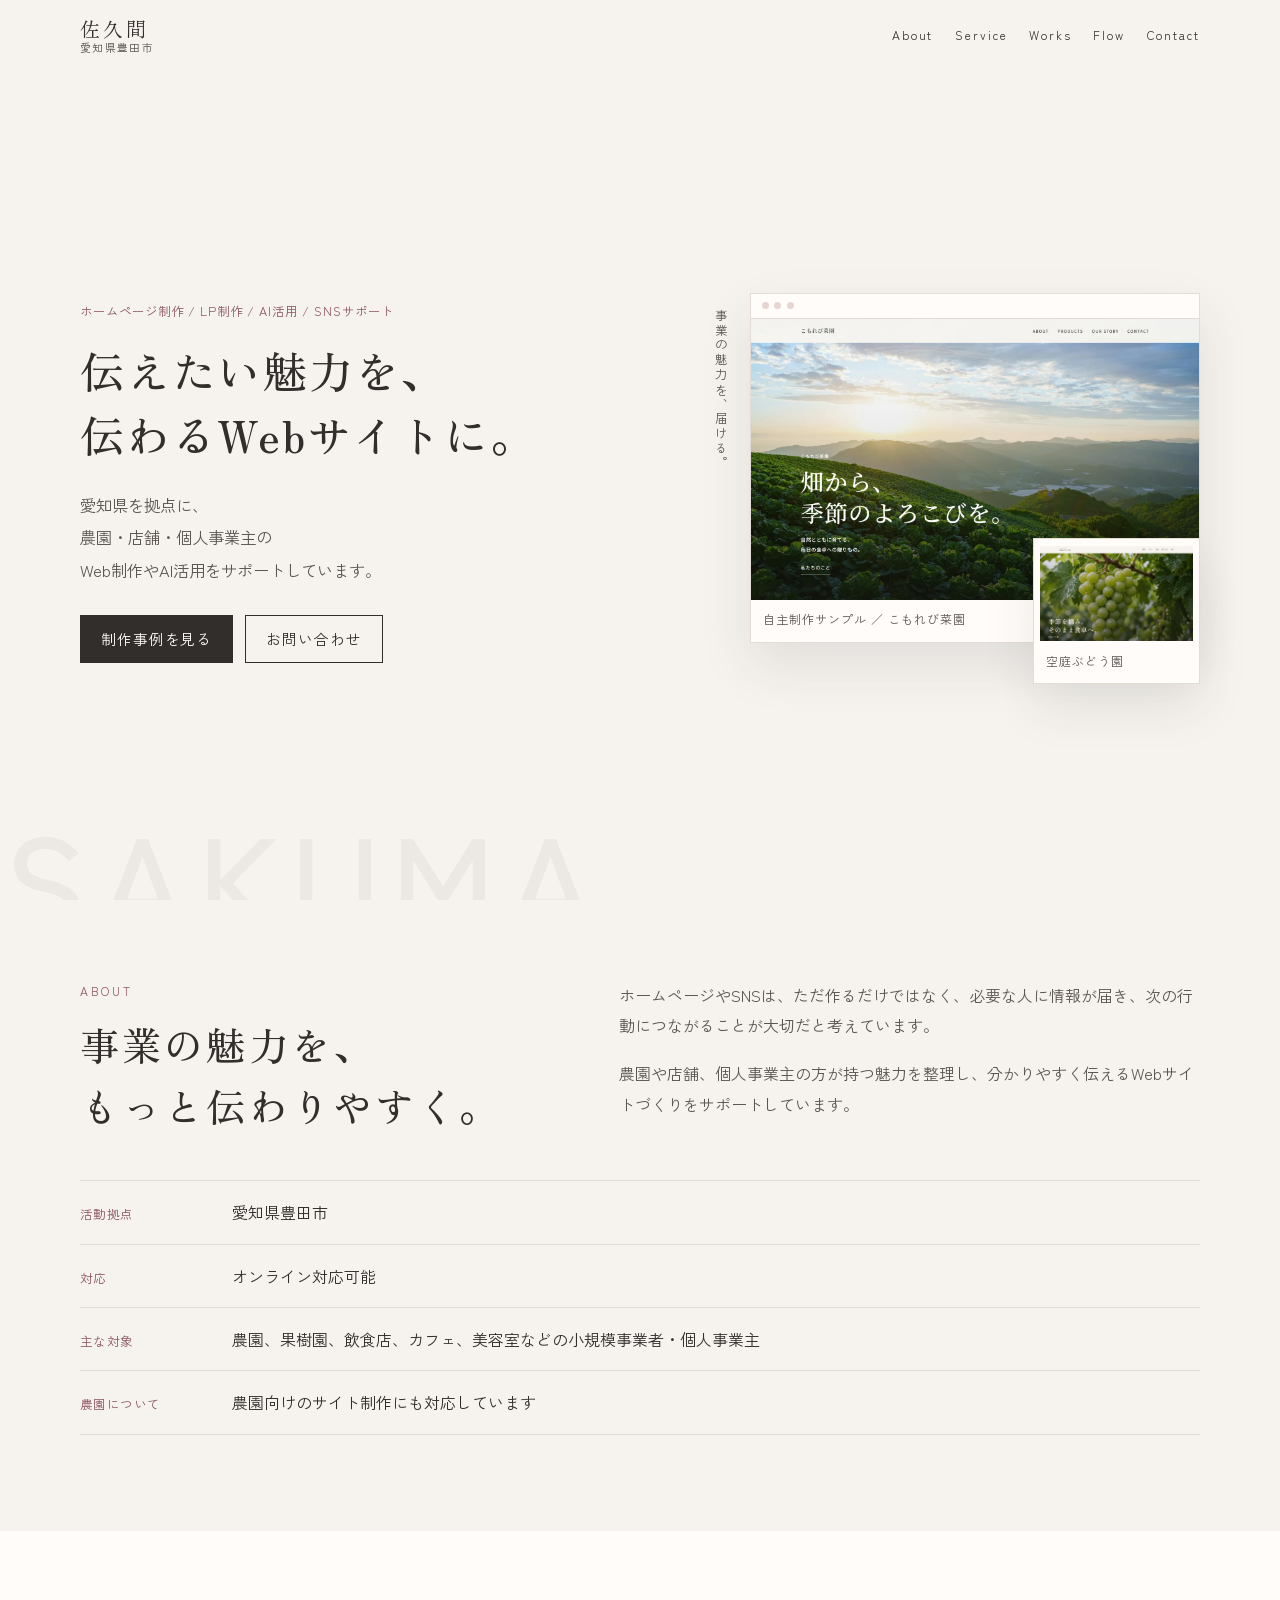
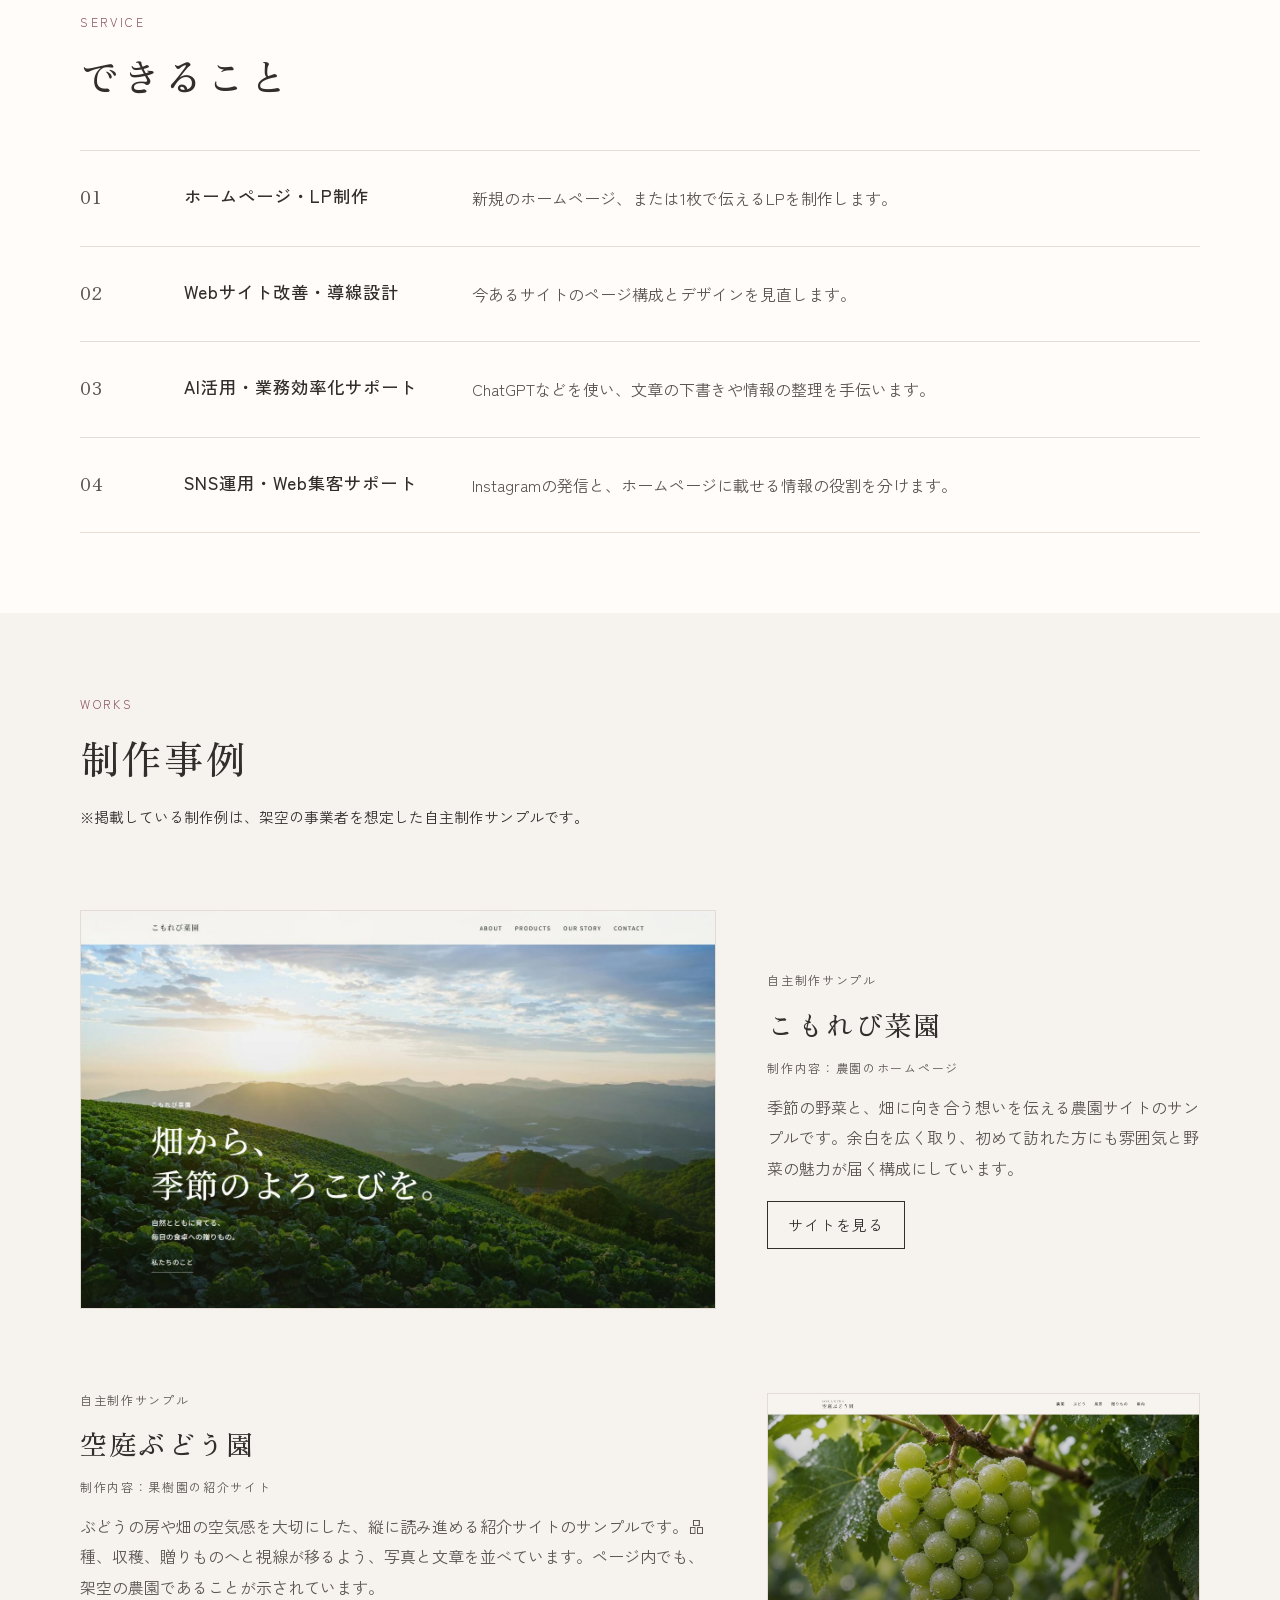
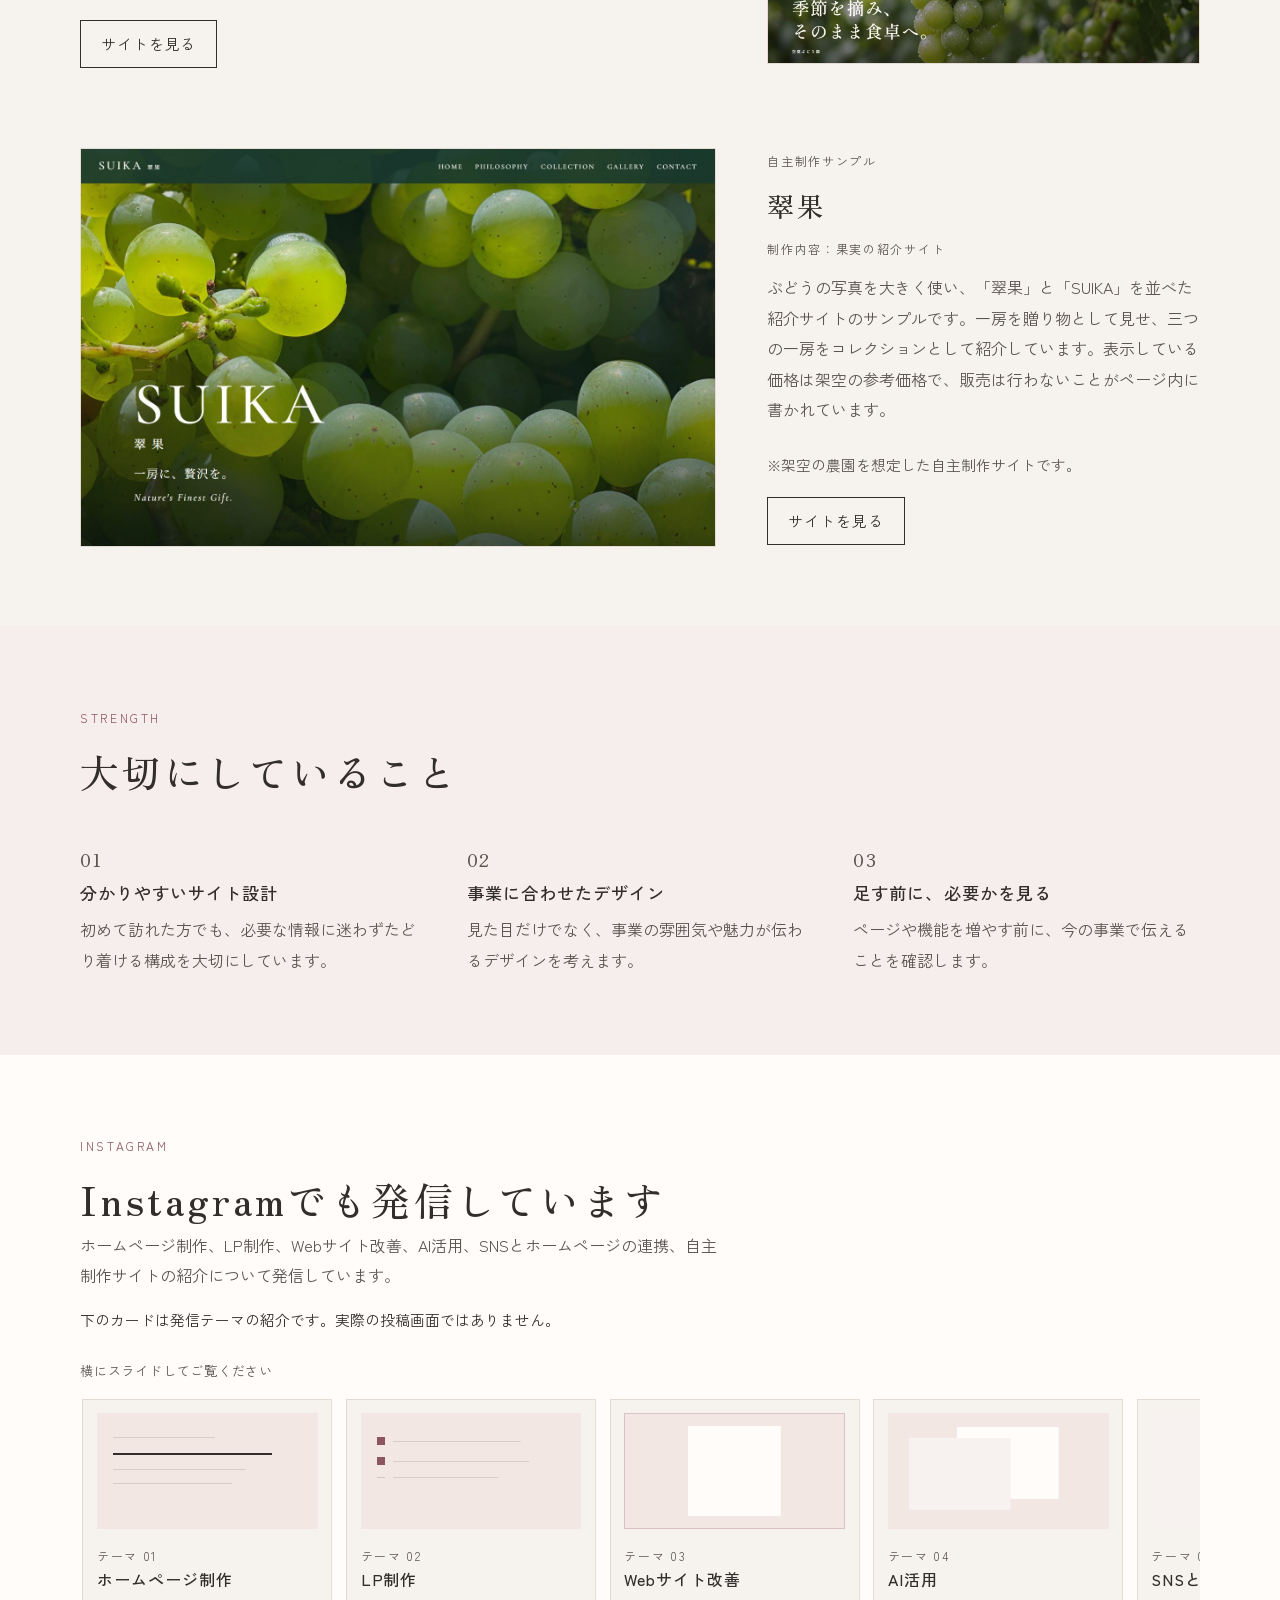
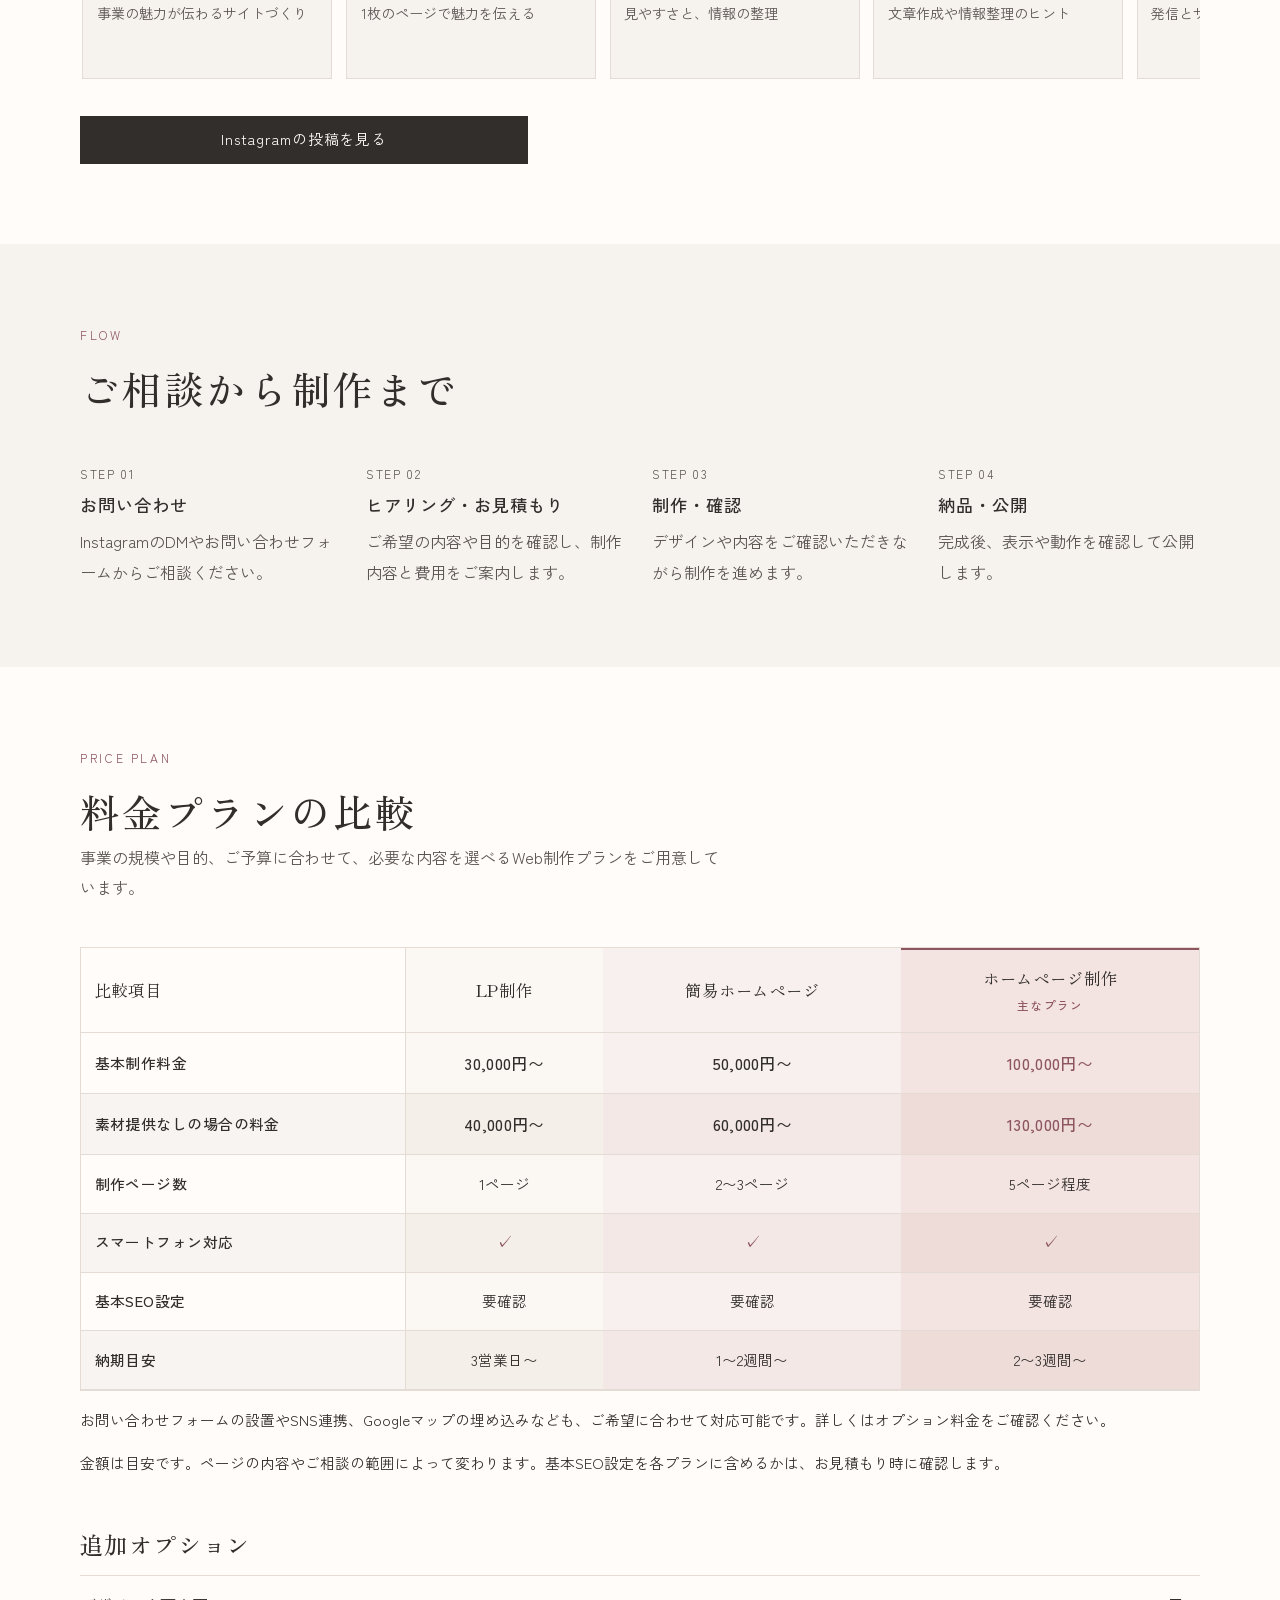
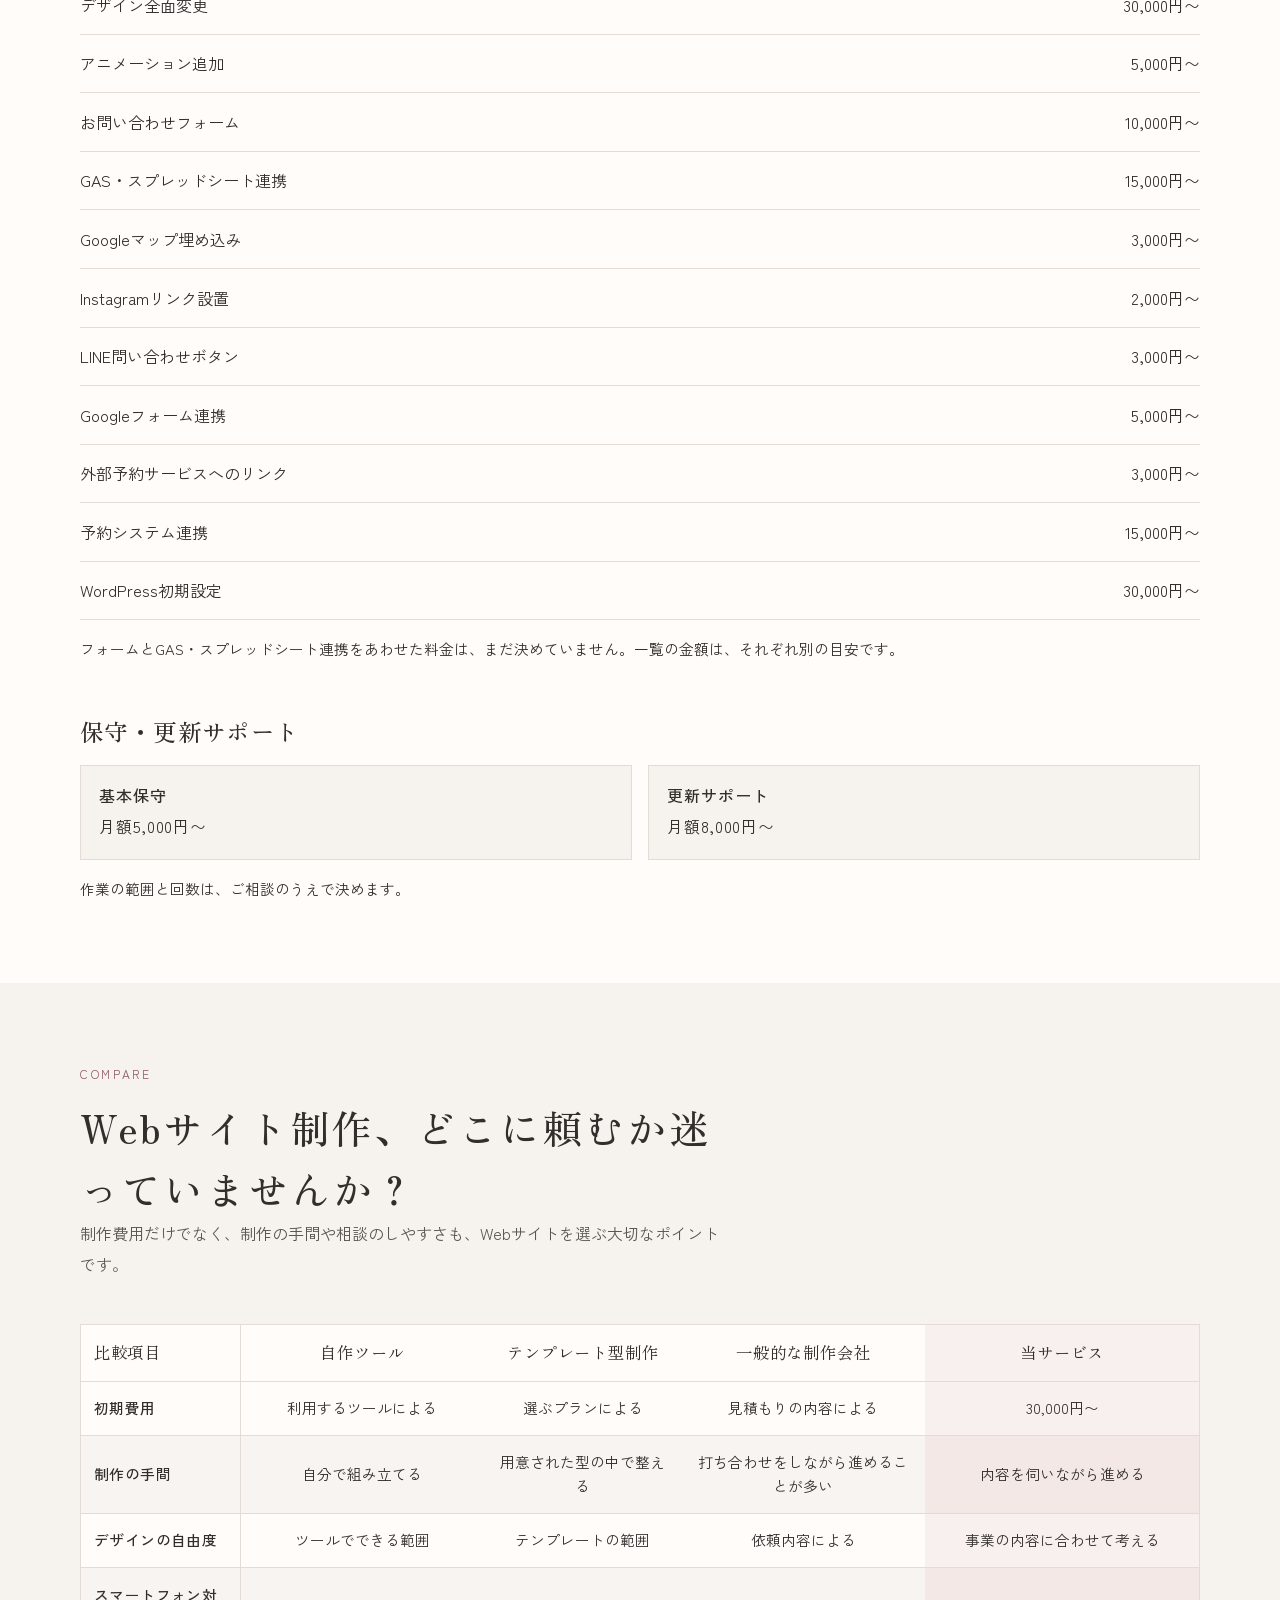
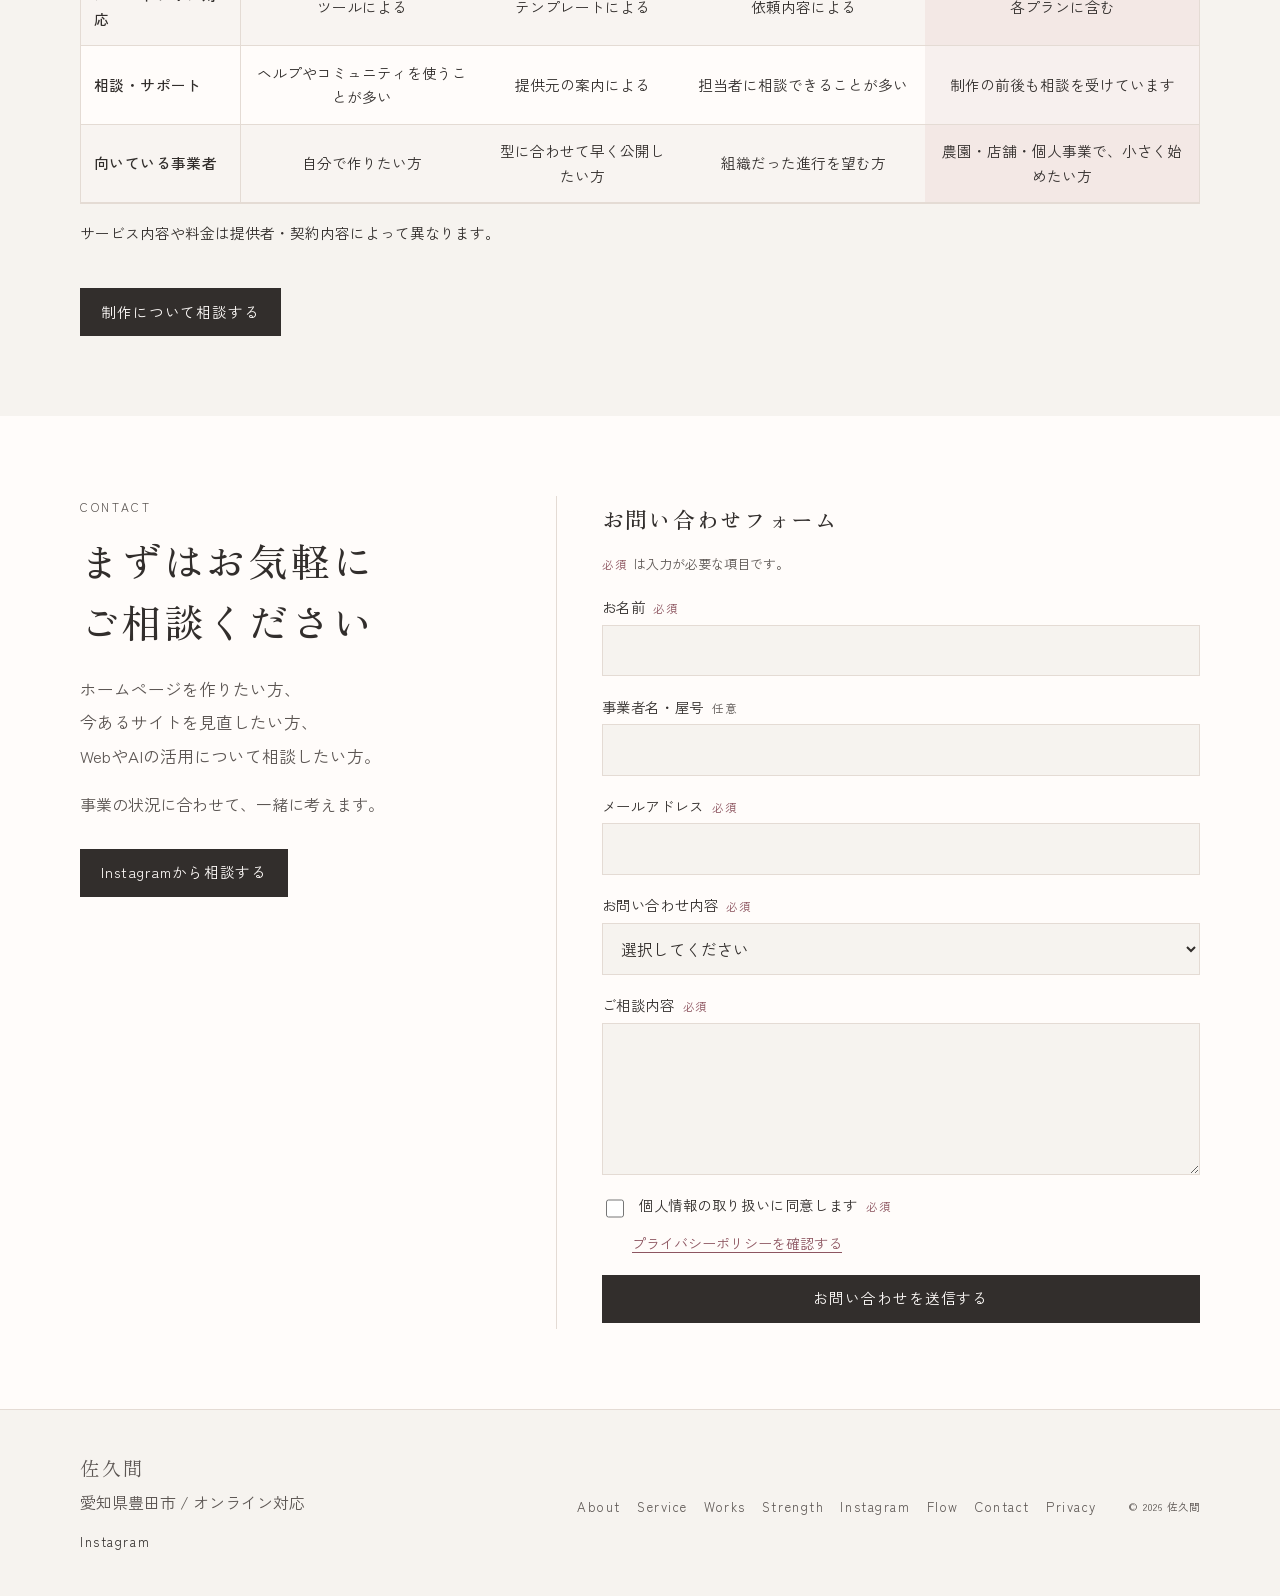
==== commit d01d635a: "料金比較表から追加対応の行を外し、料金とプランの違いを先に見られるようにする Co-authored-by: Cursor <cursoragent@cursor.com>" ====
--- a/index.html
+++ b/index.html
@@ -343,13 +343,13 @@
               </tr>
             </thead>
             <tbody>
-              <tr>
+              <tr class="is-fee">
                 <th scope="row">基本制作料金</th>
                 <td class="col-lp">30,000円〜</td>
                 <td class="col-lite">50,000円〜</td>
                 <td class="col-main">100,000円〜</td>
               </tr>
-              <tr>
+              <tr class="is-fee">
                 <th scope="row">素材提供なしの場合の料金</th>
                 <td class="col-lp">40,000円〜</td>
                 <td class="col-lite">60,000円〜</td>
@@ -374,36 +374,6 @@
                 <td class="col-main">要確認</td>
               </tr>
               <tr>
-                <th scope="row">お問い合わせフォーム</th>
-                <td class="col-lp">追加対応</td>
-                <td class="col-lite">追加対応</td>
-                <td class="col-main">追加対応</td>
-              </tr>
-              <tr>
-                <th scope="row">Instagramリンク設置</th>
-                <td class="col-lp">追加対応</td>
-                <td class="col-lite">追加対応</td>
-                <td class="col-main">追加対応</td>
-              </tr>
-              <tr>
-                <th scope="row">Googleマップ埋め込み</th>
-                <td class="col-lp">追加対応</td>
-                <td class="col-lite">追加対応</td>
-                <td class="col-main">追加対応</td>
-              </tr>
-              <tr>
-                <th scope="row">アニメーション追加</th>
-                <td class="col-lp">追加対応</td>
-                <td class="col-lite">追加対応</td>
-                <td class="col-main">追加対応</td>
-              </tr>
-              <tr>
-                <th scope="row">GAS・スプレッドシート連携</th>
-                <td class="col-lp">追加対応</td>
-                <td class="col-lite">追加対応</td>
-                <td class="col-main">追加対応</td>
-              </tr>
-              <tr>
                 <th scope="row">納期目安</th>
                 <td class="col-lp">3営業日〜</td>
                 <td class="col-lite">1〜2週間〜</td>
@@ -412,7 +382,8 @@
             </tbody>
           </table>
         </div>
-        <p class="note">金額は目安です。ページの内容やご相談の範囲によって変わります。基本SEO設定を各プランに含めるかは、お見積もり時に確認します。お問い合わせフォーム、Instagramリンク、Googleマップ、アニメーション、GAS・スプレッドシート連携は、基本料金には含めていません。</p>
+        <p class="note">お問い合わせフォームの設置やSNS連携、Googleマップの埋め込みなども、ご希望に合わせて対応可能です。詳しくはオプション料金をご確認ください。</p>
+        <p class="note">金額は目安です。ページの内容やご相談の範囲によって変わります。基本SEO設定を各プランに含めるかは、お見積もり時に確認します。</p>
 
         <h3 class="plan-sub" id="options-title">追加オプション</h3>
         <ul class="option-list" aria-labelledby="options-title">
--- a/css/style.css
+++ b/css/style.css
@@ -1186,6 +1186,21 @@
 
 .plan-table thead .col-main { box-shadow: inset 0 2px 0 var(--pink-deep); }
 
+#price .plan-table th,
+#price .plan-table td {
+  padding: 1.05rem 0.85rem;
+}
+
+#price .plan-table tr.is-fee td {
+  font-weight: 500;
+  font-size: 1rem;
+  letter-spacing: 0.02em;
+}
+
+#price .plan-table tr.is-fee .col-main {
+  color: var(--pink-deep);
+}
+
 .plan-note {
   display: block;
   margin-top: 0.25rem;
@@ -1256,6 +1271,36 @@
 
 .compare-table td { min-width: 9.2rem; }
 
+@media (max-width: 859px) {
+  #price .plan-table {
+    min-width: 29.4rem;
+    table-layout: fixed;
+  }
+
+  #price .plan-table th,
+  #price .plan-table td {
+    padding: 0.85rem 0.4rem;
+  }
+
+  #price .plan-table .col-label,
+  #price .plan-table tbody th {
+    width: 7.2rem;
+    min-width: 7.2rem;
+    max-width: 7.2rem;
+    font-size: 0.82rem;
+    line-height: 1.5;
+  }
+
+  #price .plan-table thead th:not(.col-label),
+  #price .plan-table td {
+    width: 7.4rem;
+  }
+
+  #price .plan-table td { white-space: nowrap; }
+
+  #price .plan-table tr.is-fee td { font-size: 0.92rem; }
+}
+
 @media (min-width: 860px) {
   #price .scroll-hint,
   #compare .scroll-hint { display: none; }
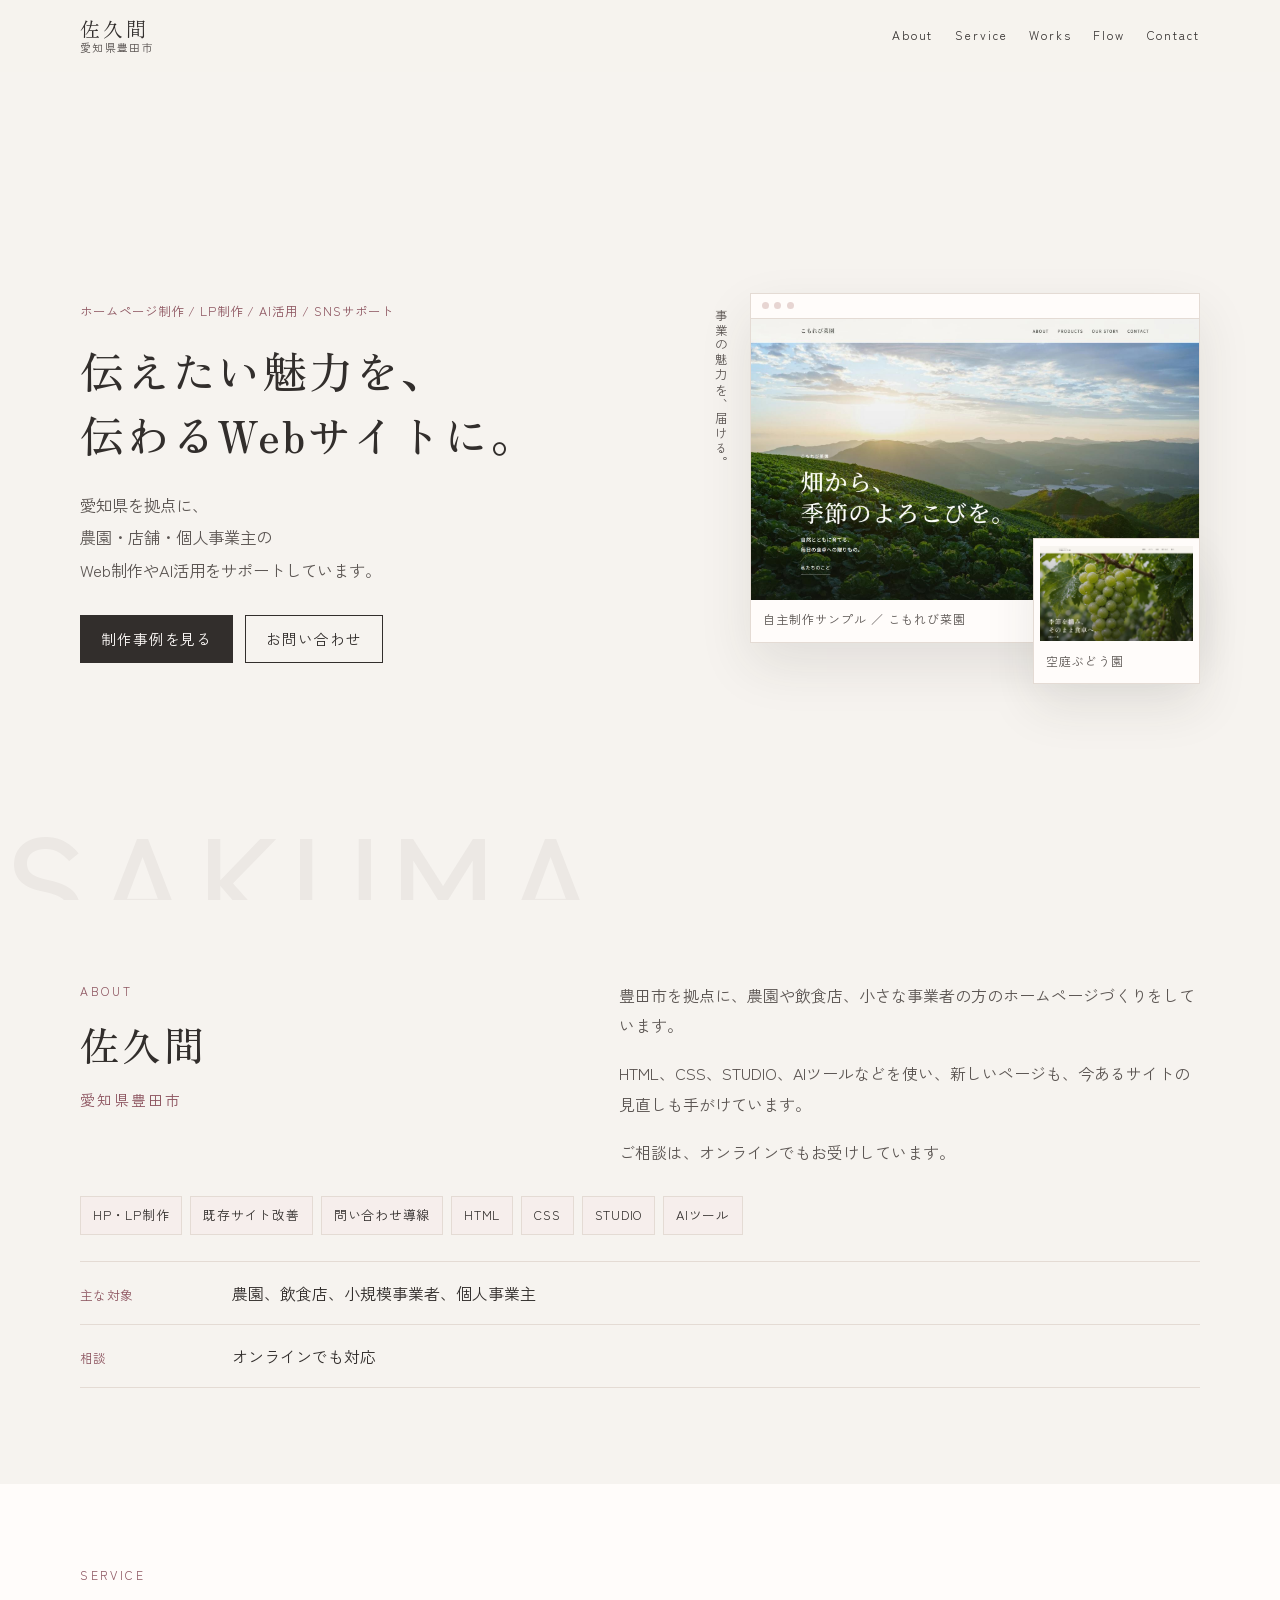
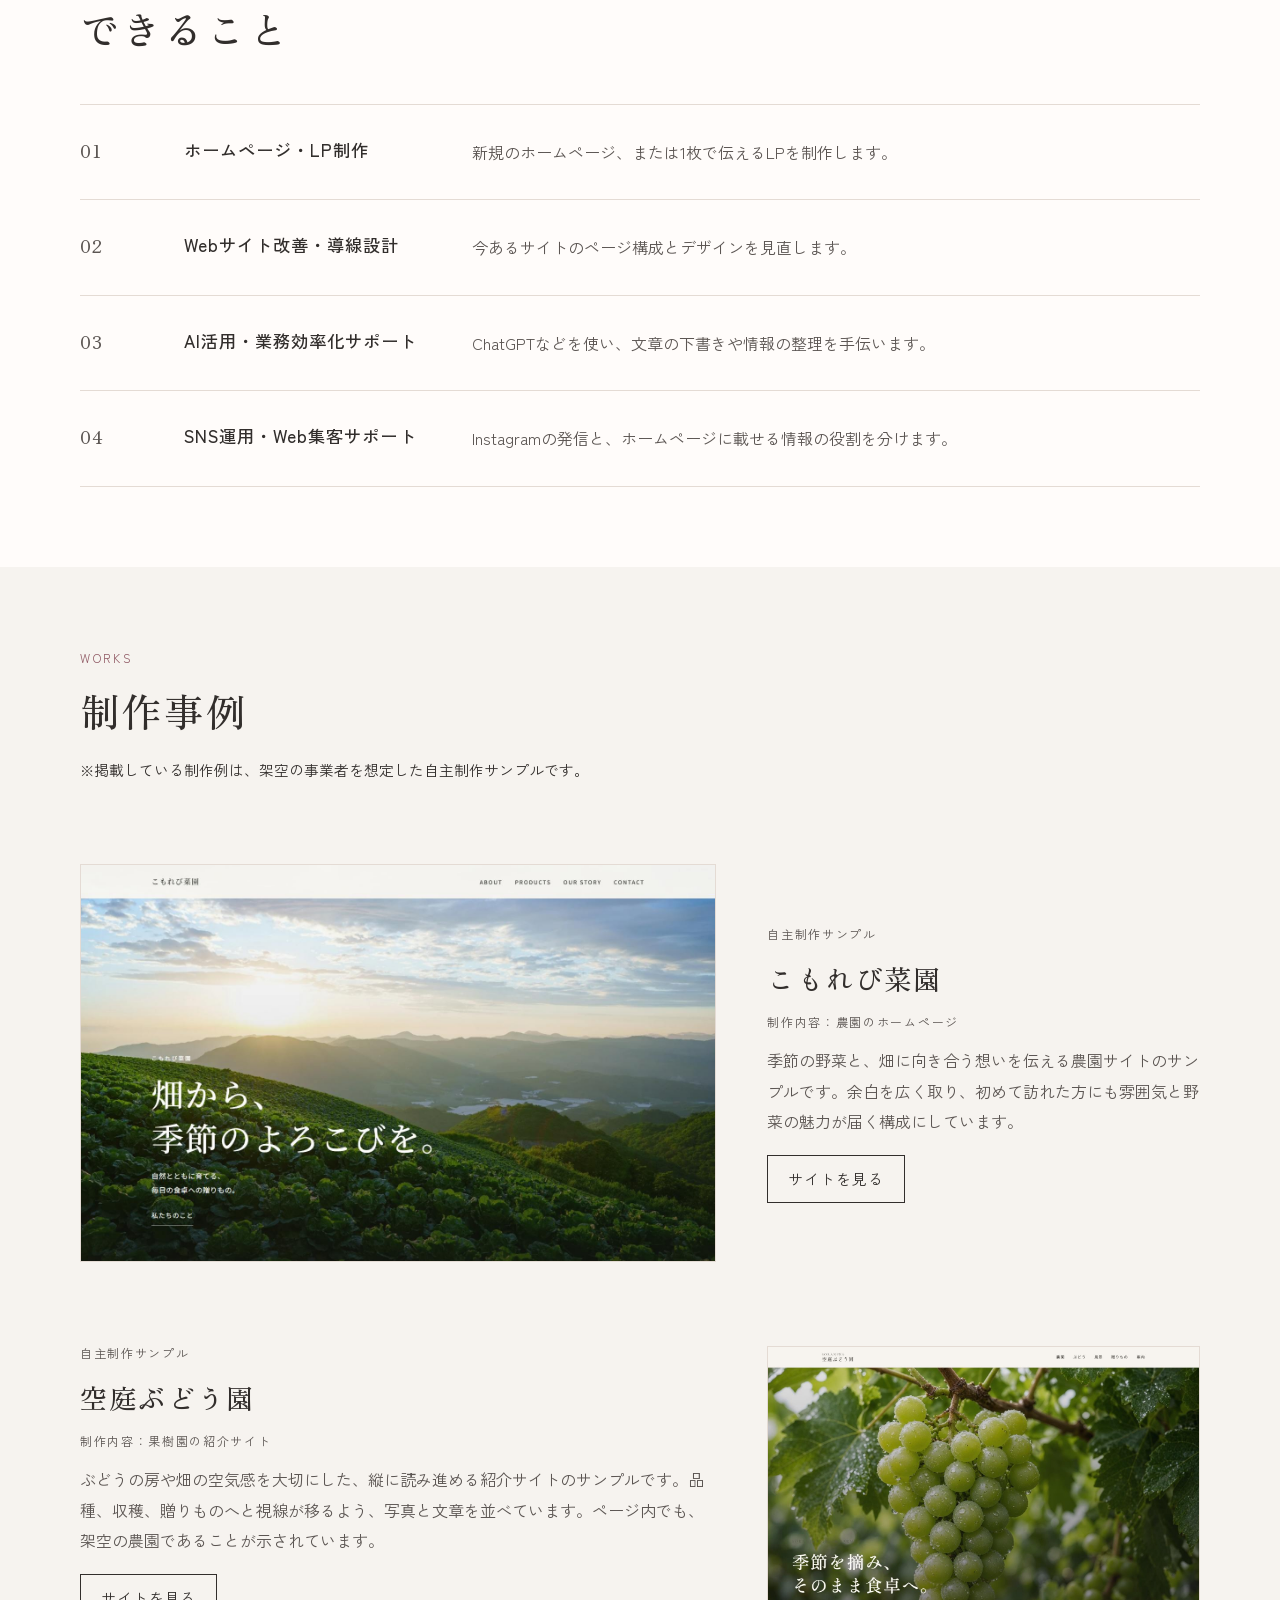
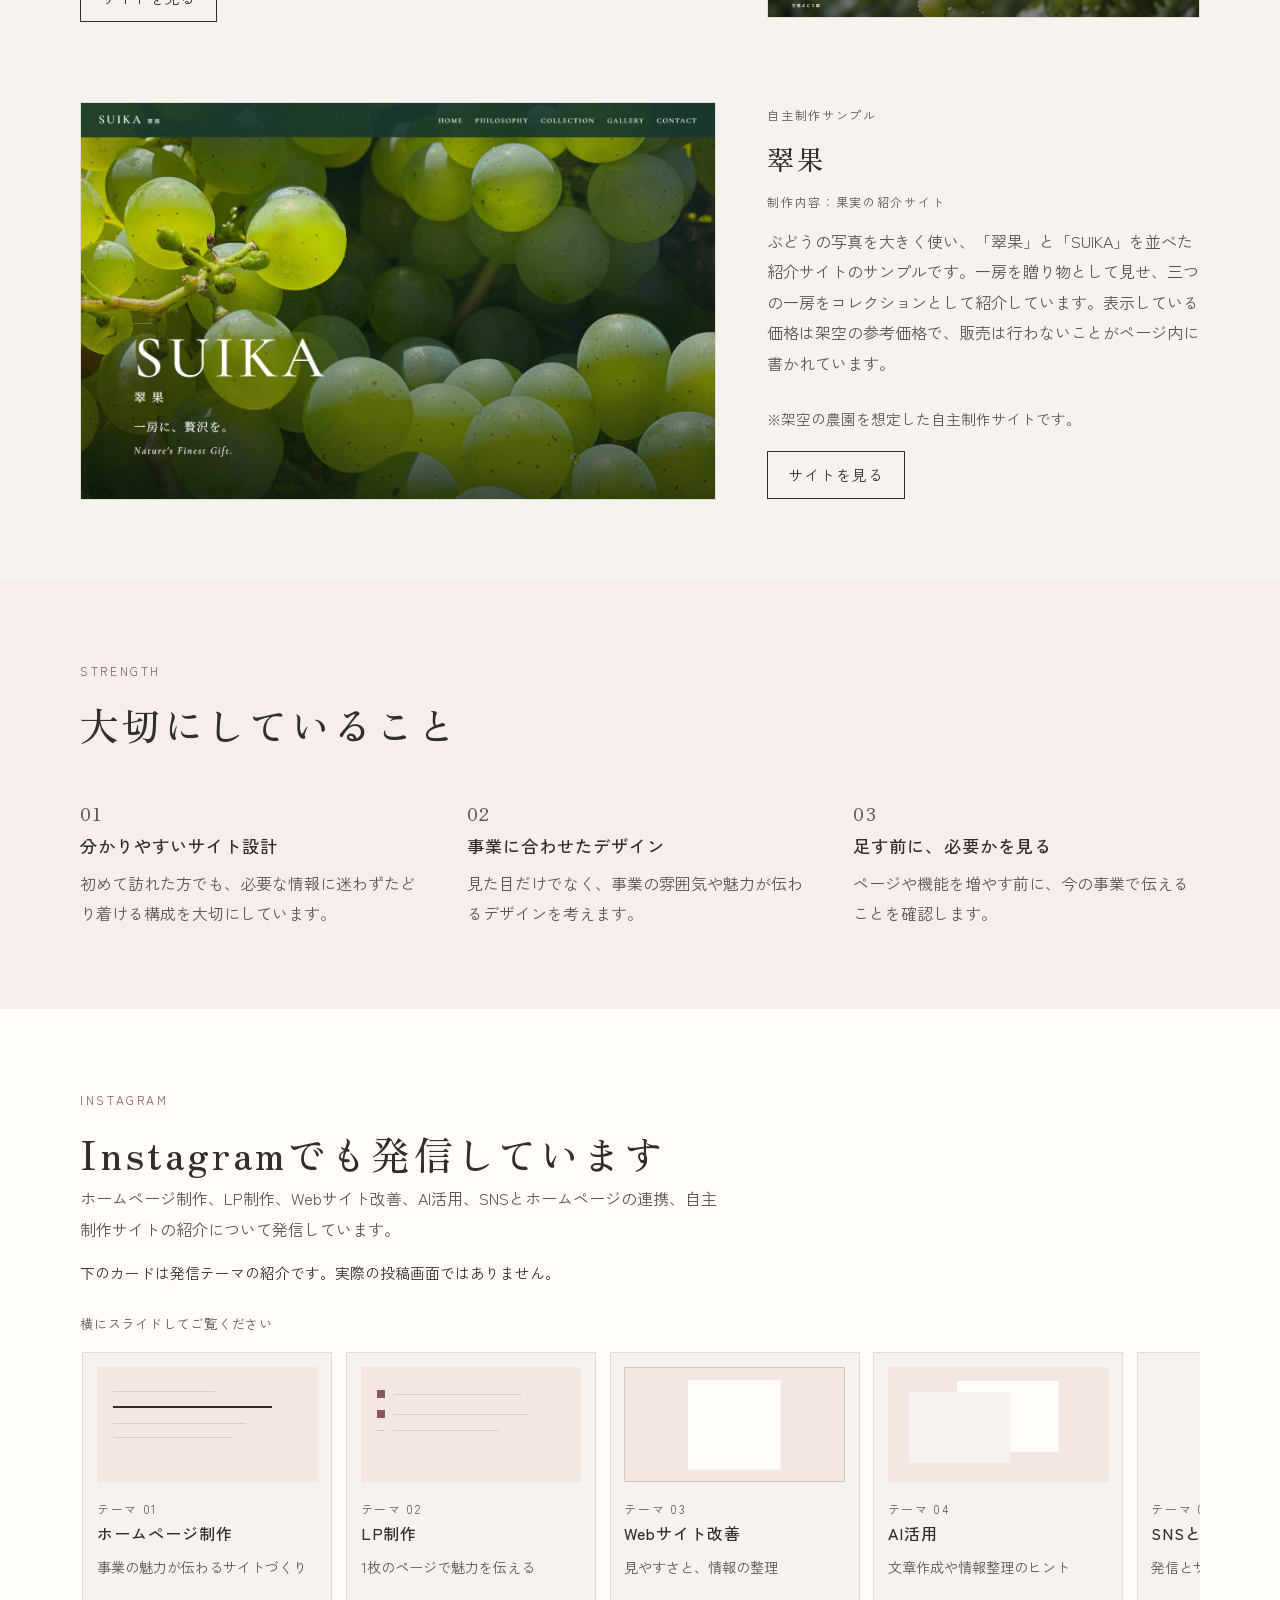
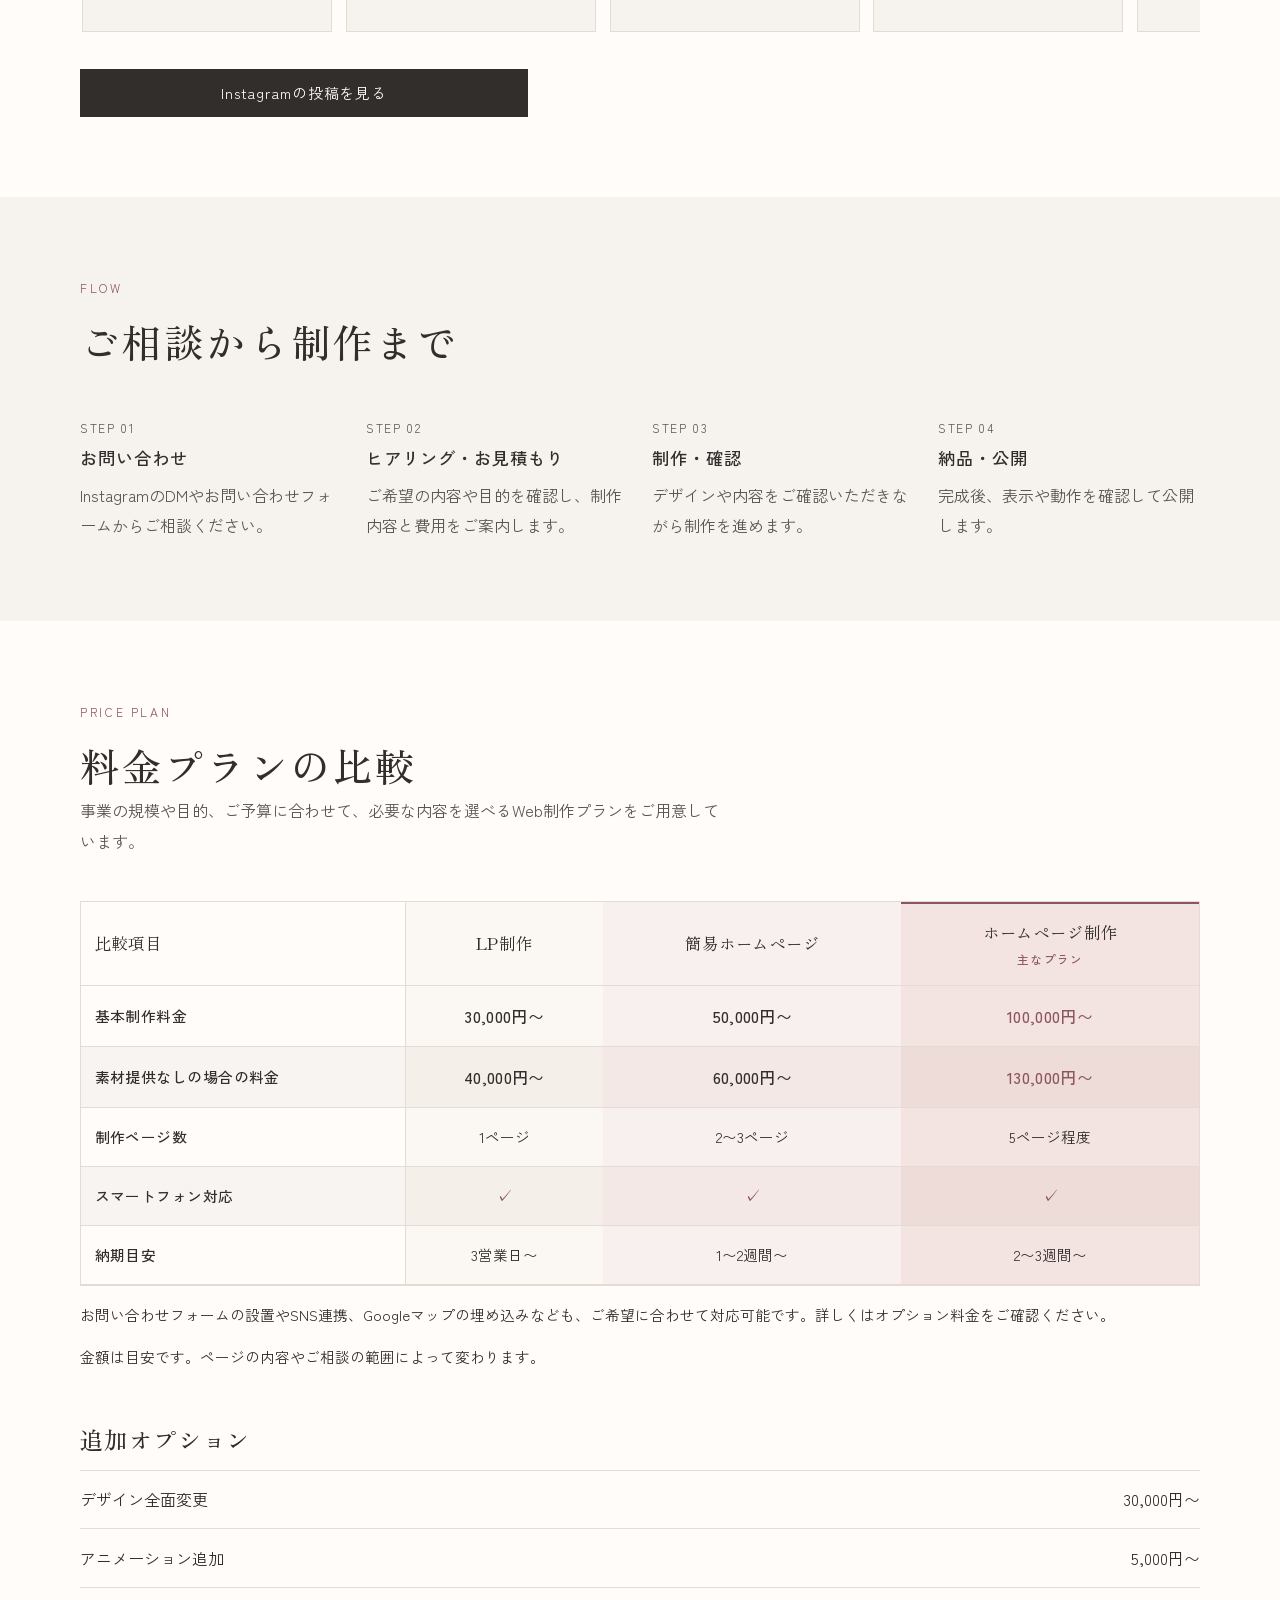
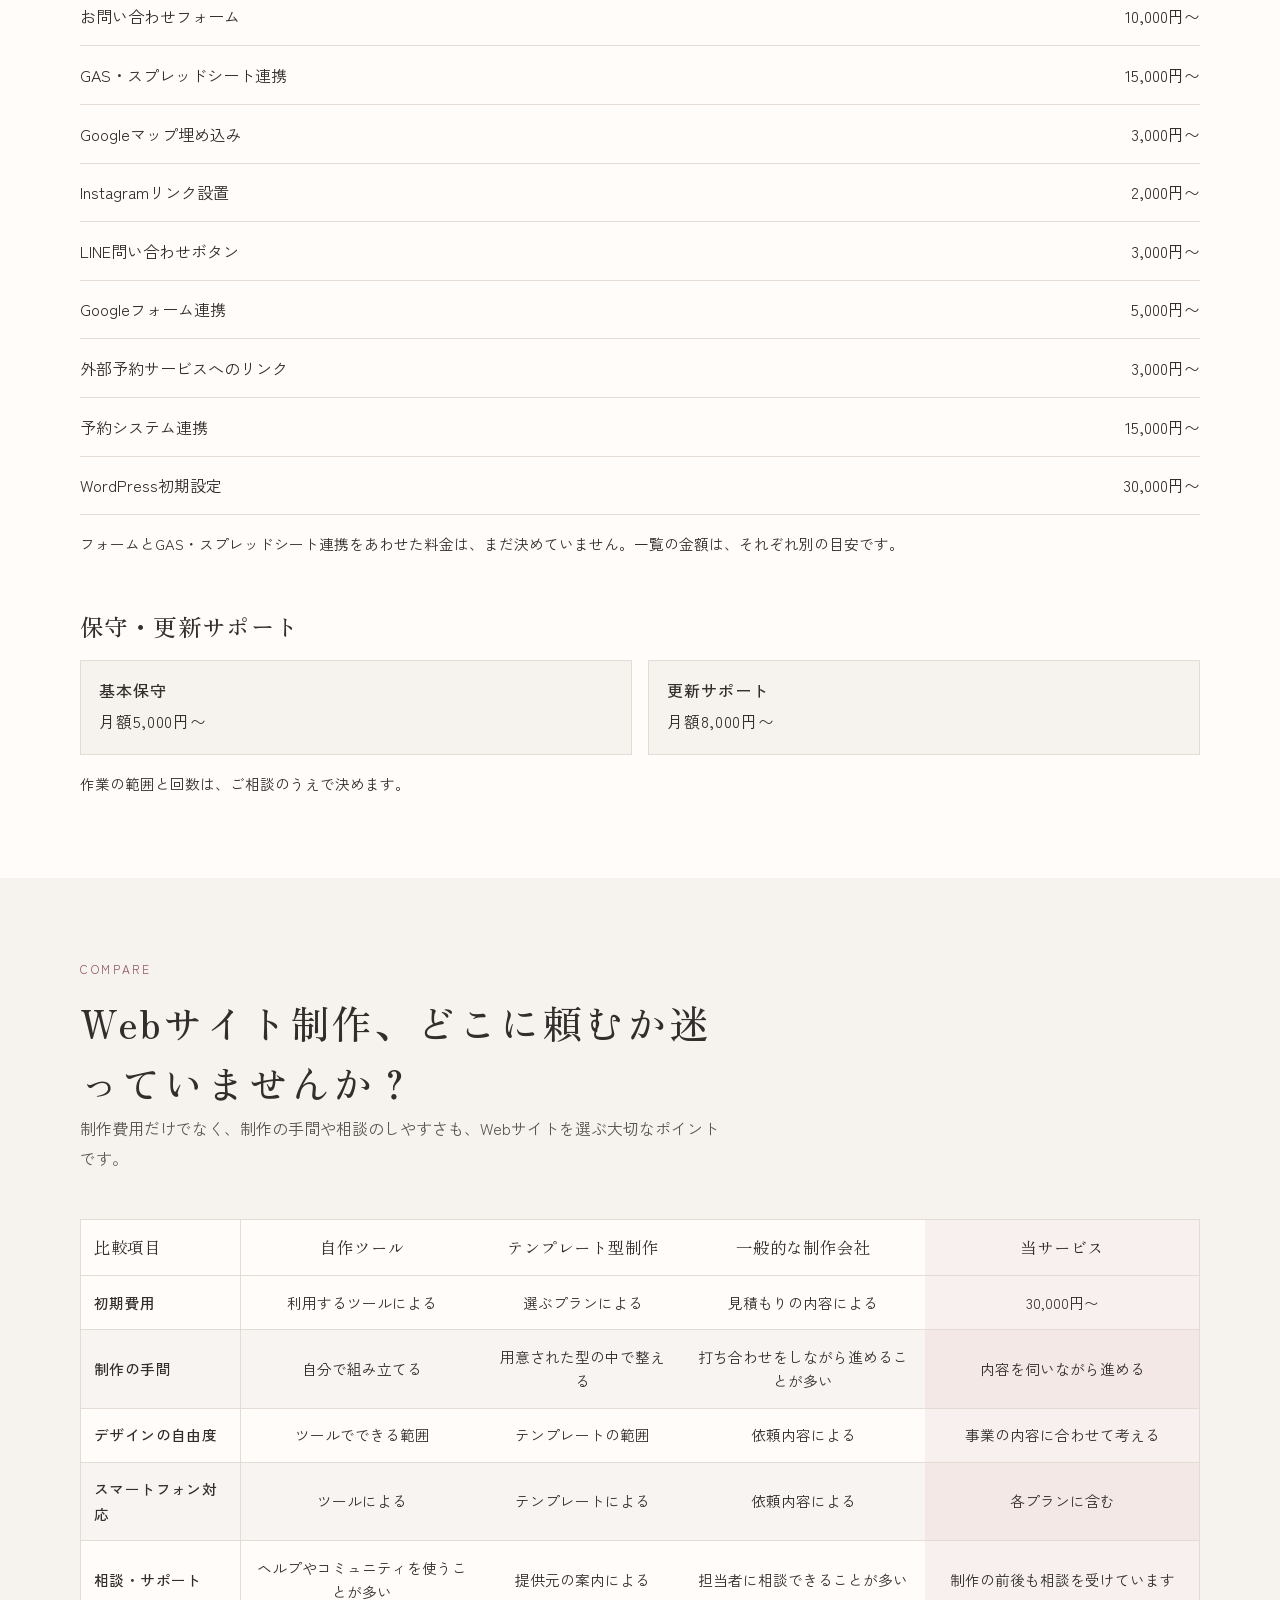
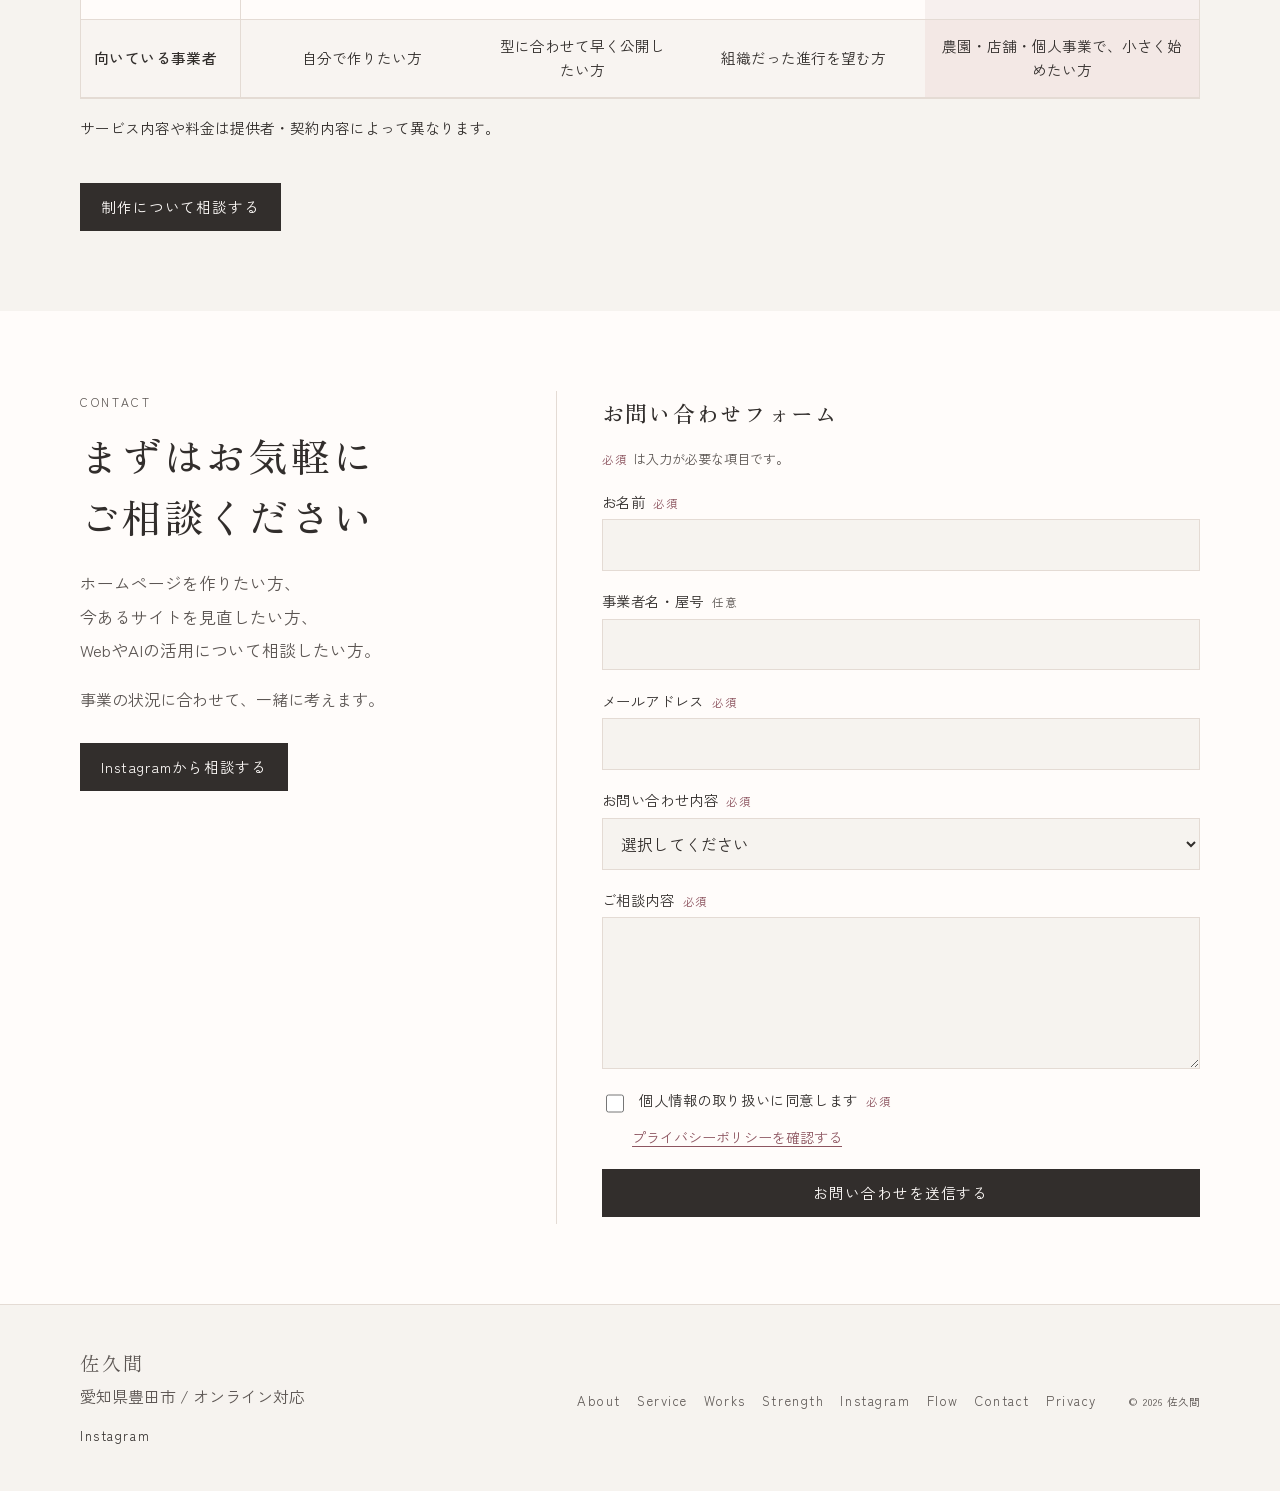
==== commit f041ce5c: "ABOUTを制作者の紹介にし、未確定のSEO行を料金表から外す Co-authored-by: Cursor <cursoragent@cursor.com>" ====
--- a/index.html
+++ b/index.html
@@ -104,29 +104,32 @@
         <div class="about-grid reveal">
           <div>
             <p class="section-label">About</p>
-            <h2 id="about-title">事業の魅力を、<br>もっと伝わりやすく。</h2>
+            <h2 id="about-title">佐久間</h2>
+            <p class="about-place">愛知県豊田市</p>
           </div>
           <div class="about-body">
-            <p>ホームページやSNSは、ただ作るだけではなく、必要な人に情報が届き、次の行動につながることが大切だと考えています。</p>
-            <p>農園や店舗、個人事業主の方が持つ魅力を整理し、分かりやすく伝えるWebサイトづくりをサポートしています。</p>
-          </div>
-        </div>
+            <p>豊田市を拠点に、農園や飲食店、小さな事業者の方のホームページづくりをしています。</p>
+            <p>HTML、CSS、STUDIO、AIツールなどを使い、新しいページも、今あるサイトの見直しも手がけています。</p>
+            <p>ご相談は、オンラインでもお受けしています。</p>
+          </div>
+        </div>
+        <ul class="about-tags reveal" aria-label="対応内容と使っているもの">
+          <li>HP・LP制作</li>
+          <li>既存サイト改善</li>
+          <li>問い合わせ導線</li>
+          <li>HTML</li>
+          <li>CSS</li>
+          <li>STUDIO</li>
+          <li>AIツール</li>
+        </ul>
         <dl class="facts reveal">
           <div>
-            <dt>活動拠点</dt>
-            <dd>愛知県豊田市</dd>
+            <dt>主な対象</dt>
+            <dd>農園、飲食店、小規模事業者、個人事業主</dd>
           </div>
           <div>
-            <dt>対応</dt>
-            <dd>オンライン対応可能</dd>
-          </div>
-          <div>
-            <dt>主な対象</dt>
-            <dd>農園、果樹園、飲食店、カフェ、美容室などの小規模事業者・個人事業主</dd>
-          </div>
-          <div>
-            <dt>農園について</dt>
-            <dd>農園向けのサイト制作にも対応しています</dd>
+            <dt>相談</dt>
+            <dd>オンラインでも対応</dd>
           </div>
         </dl>
       </div>
@@ -368,12 +371,6 @@
                 <td class="col-main"><span class="mark" aria-hidden="true">✓</span><span class="sr-only">含む</span></td>
               </tr>
               <tr>
-                <th scope="row">基本SEO設定</th>
-                <td class="col-lp">要確認</td>
-                <td class="col-lite">要確認</td>
-                <td class="col-main">要確認</td>
-              </tr>
-              <tr>
                 <th scope="row">納期目安</th>
                 <td class="col-lp">3営業日〜</td>
                 <td class="col-lite">1〜2週間〜</td>
@@ -383,7 +380,7 @@
           </table>
         </div>
         <p class="note">お問い合わせフォームの設置やSNS連携、Googleマップの埋め込みなども、ご希望に合わせて対応可能です。詳しくはオプション料金をご確認ください。</p>
-        <p class="note">金額は目安です。ページの内容やご相談の範囲によって変わります。基本SEO設定を各プランに含めるかは、お見積もり時に確認します。</p>
+        <p class="note">金額は目安です。ページの内容やご相談の範囲によって変わります。</p>
 
         <h3 class="plan-sub" id="options-title">追加オプション</h3>
         <ul class="option-list" aria-labelledby="options-title">
--- a/css/style.css
+++ b/css/style.css
@@ -437,7 +437,32 @@
 
 .about-grid { display: grid; gap: 1.6rem; }
 
+.about-place {
+  margin-top: 0.7rem;
+  color: var(--pink-deep);
+  font-size: 0.92rem;
+  letter-spacing: 0.14em;
+}
+
 .about-body { display: grid; gap: 1.1rem; }
+
+.about-tags {
+  display: flex;
+  flex-wrap: wrap;
+  gap: 0.5rem;
+  margin-top: 1.8rem;
+}
+
+.about-tags li {
+  padding: 0.4rem 0.75rem;
+  border: 1px solid var(--line);
+  background: var(--blush);
+  color: var(--ink);
+  font-size: 0.8rem;
+  letter-spacing: 0.06em;
+}
+
+.about-tags + .facts { margin-top: 1.6rem; }
 
 .facts {
   display: grid;
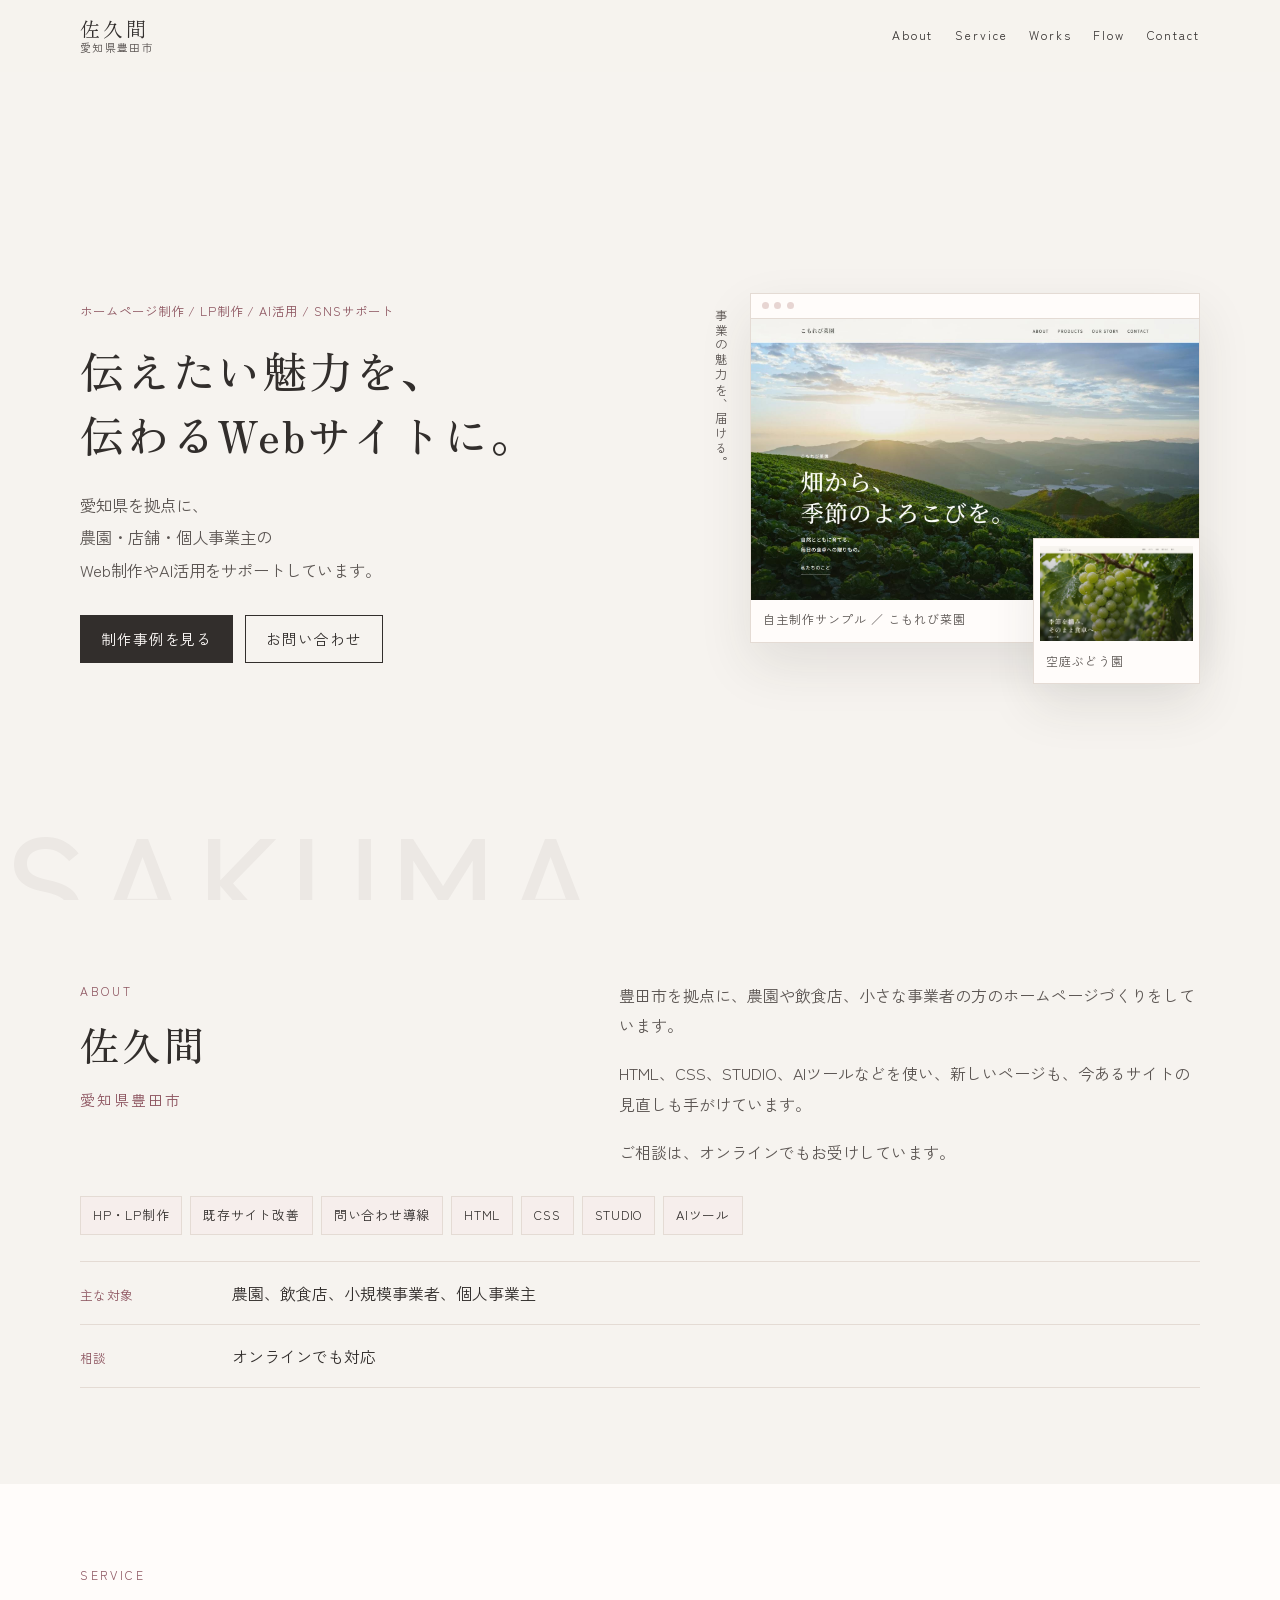
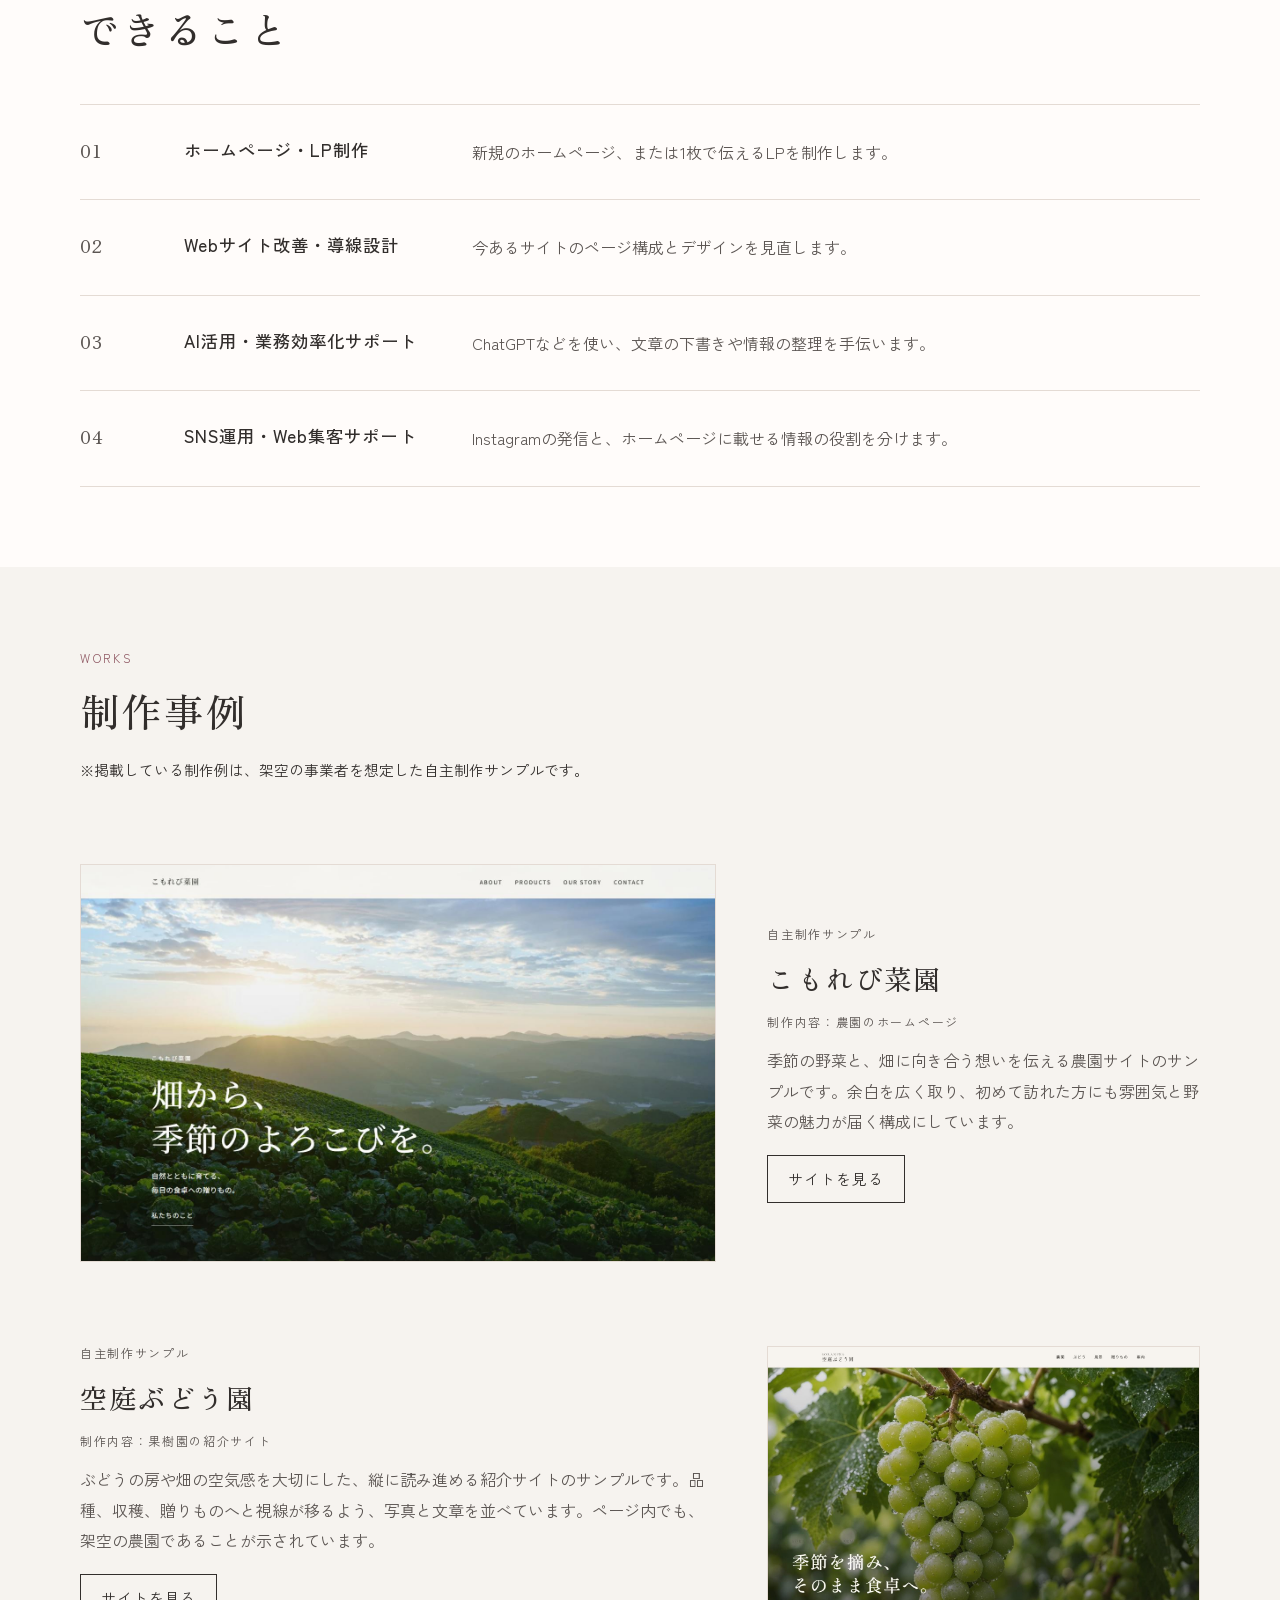
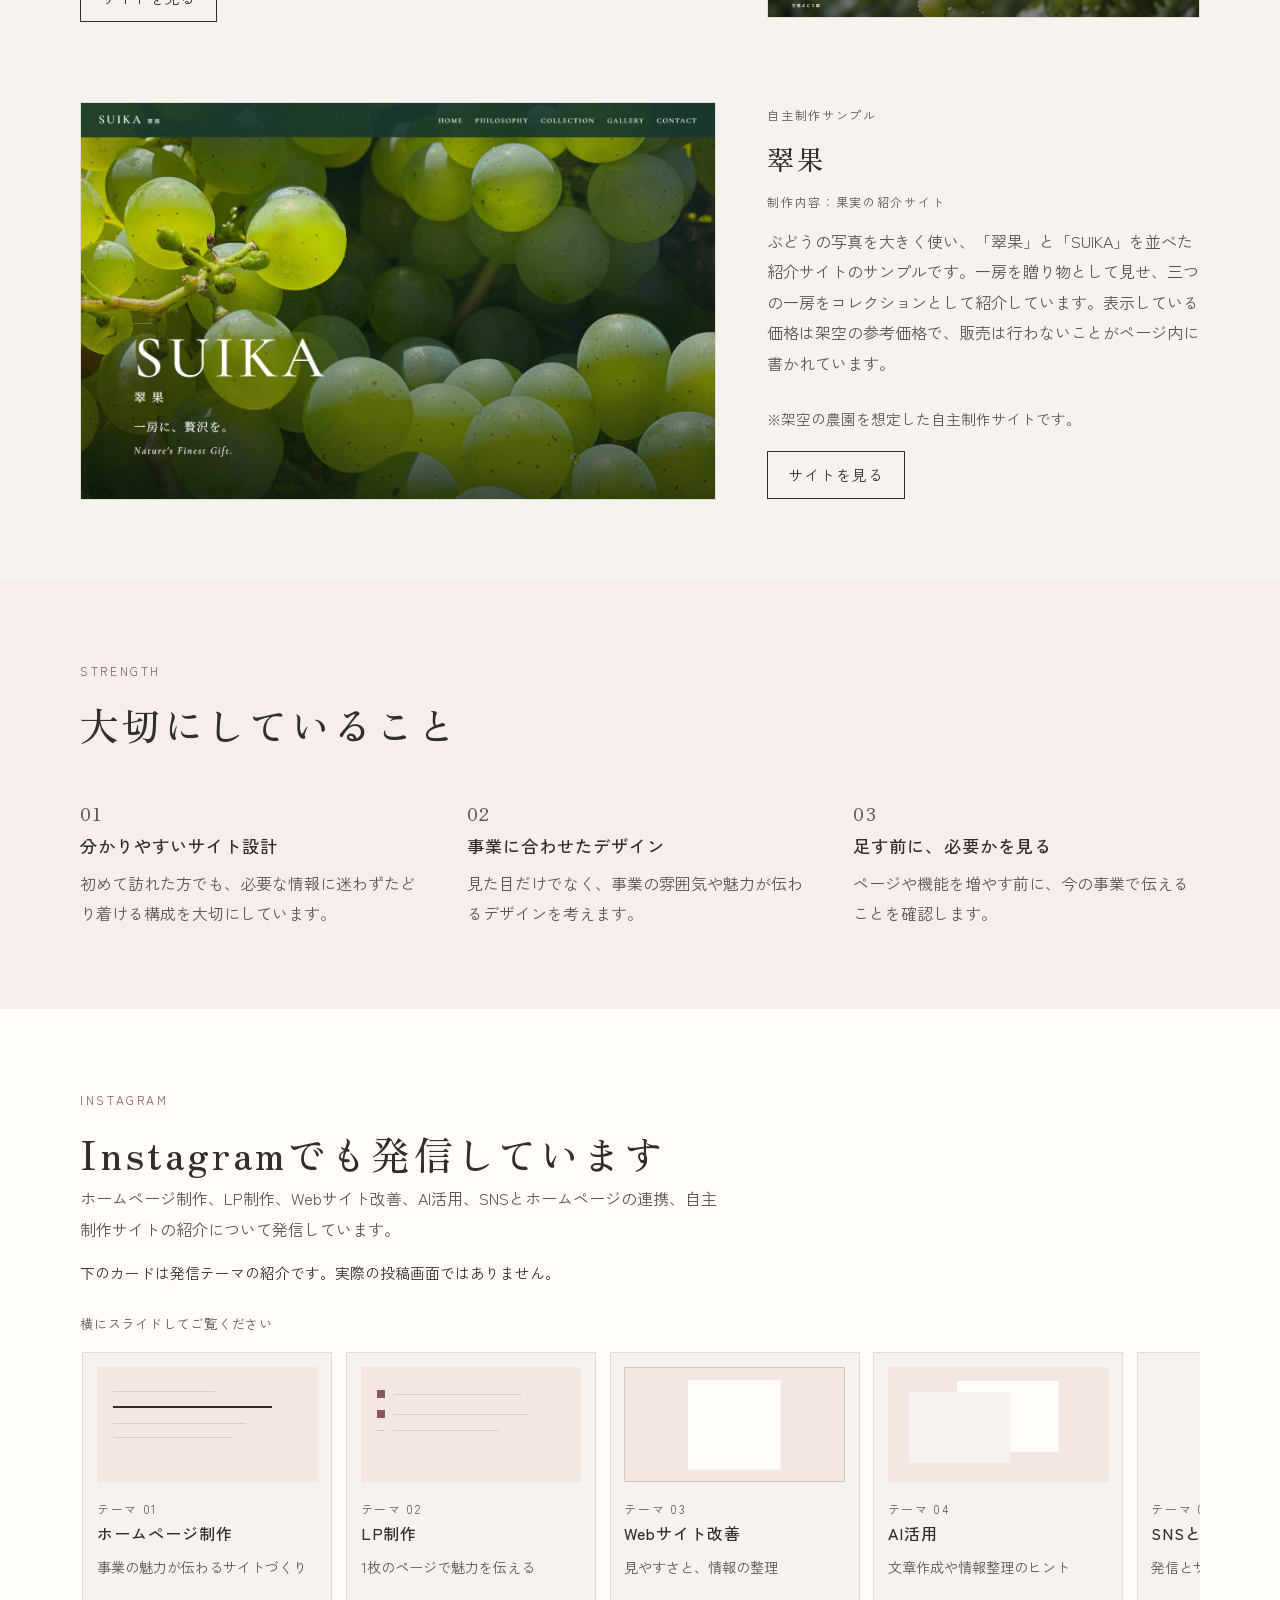
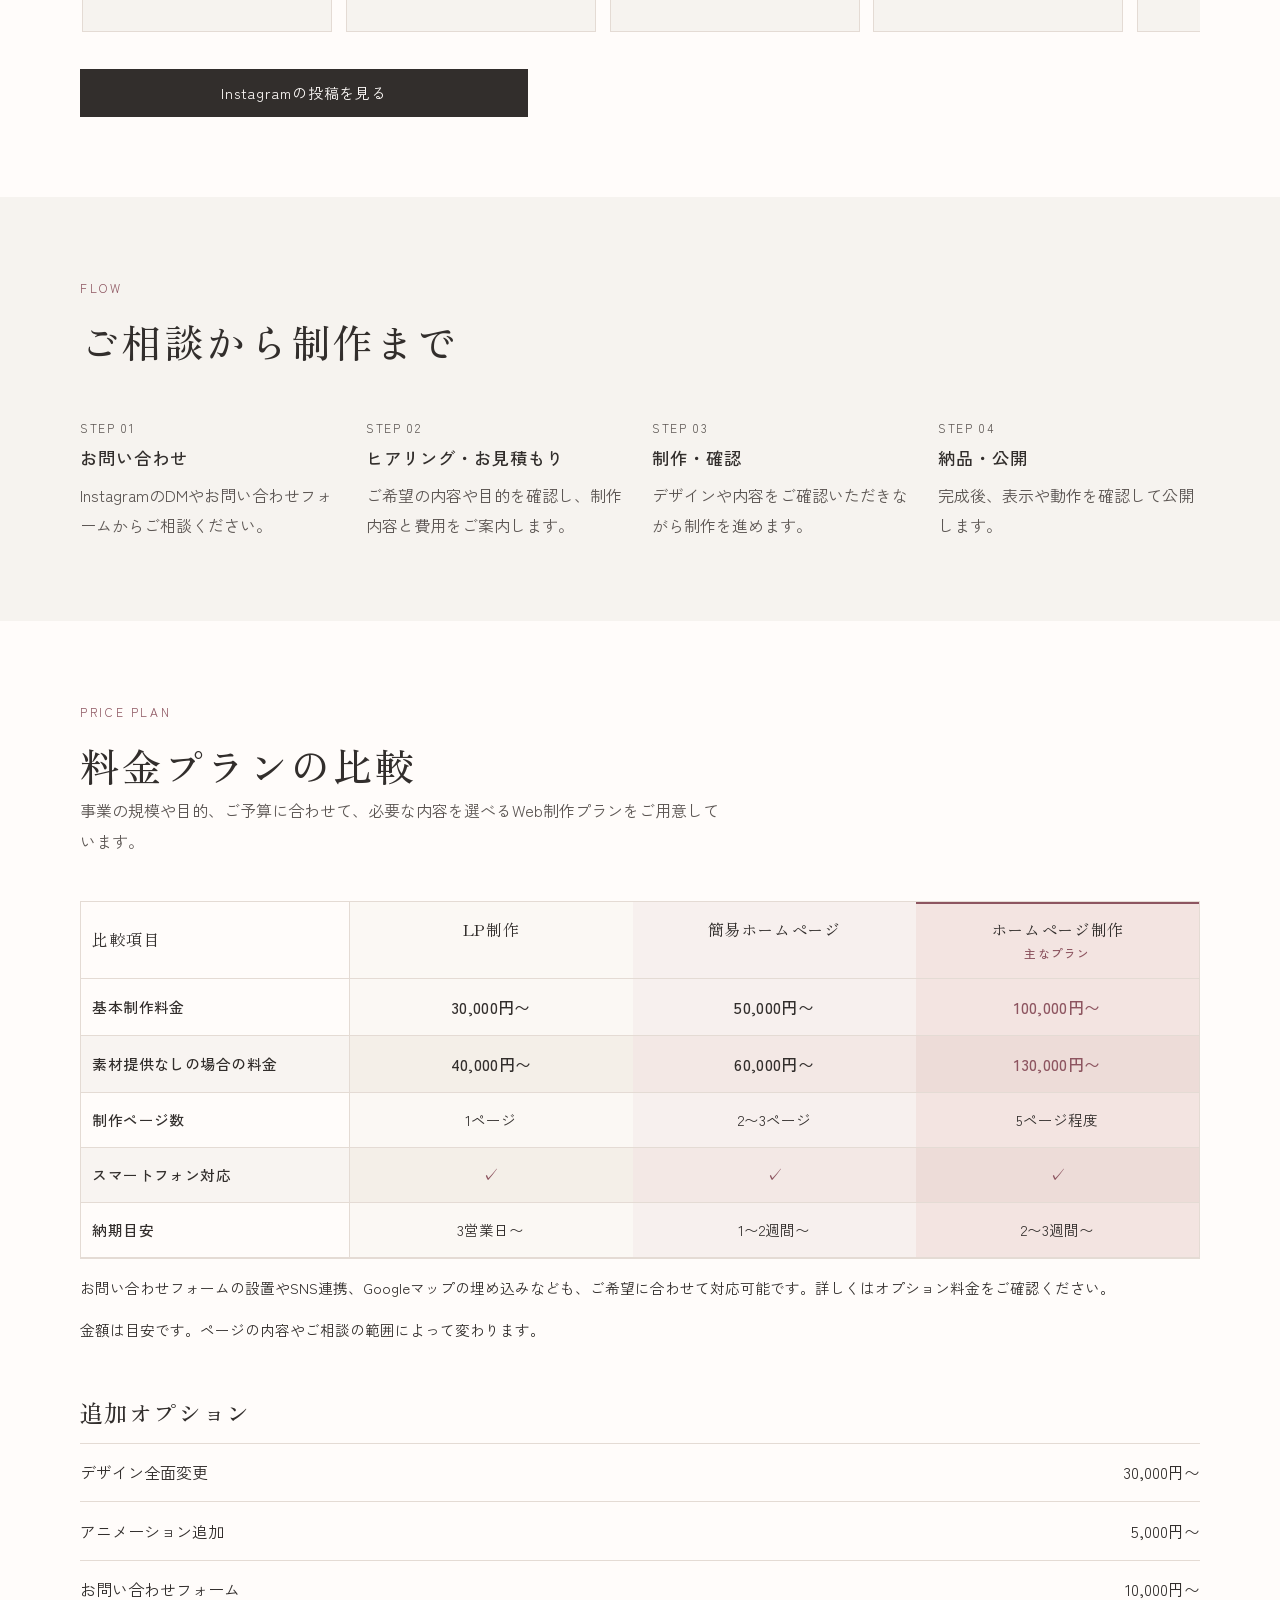
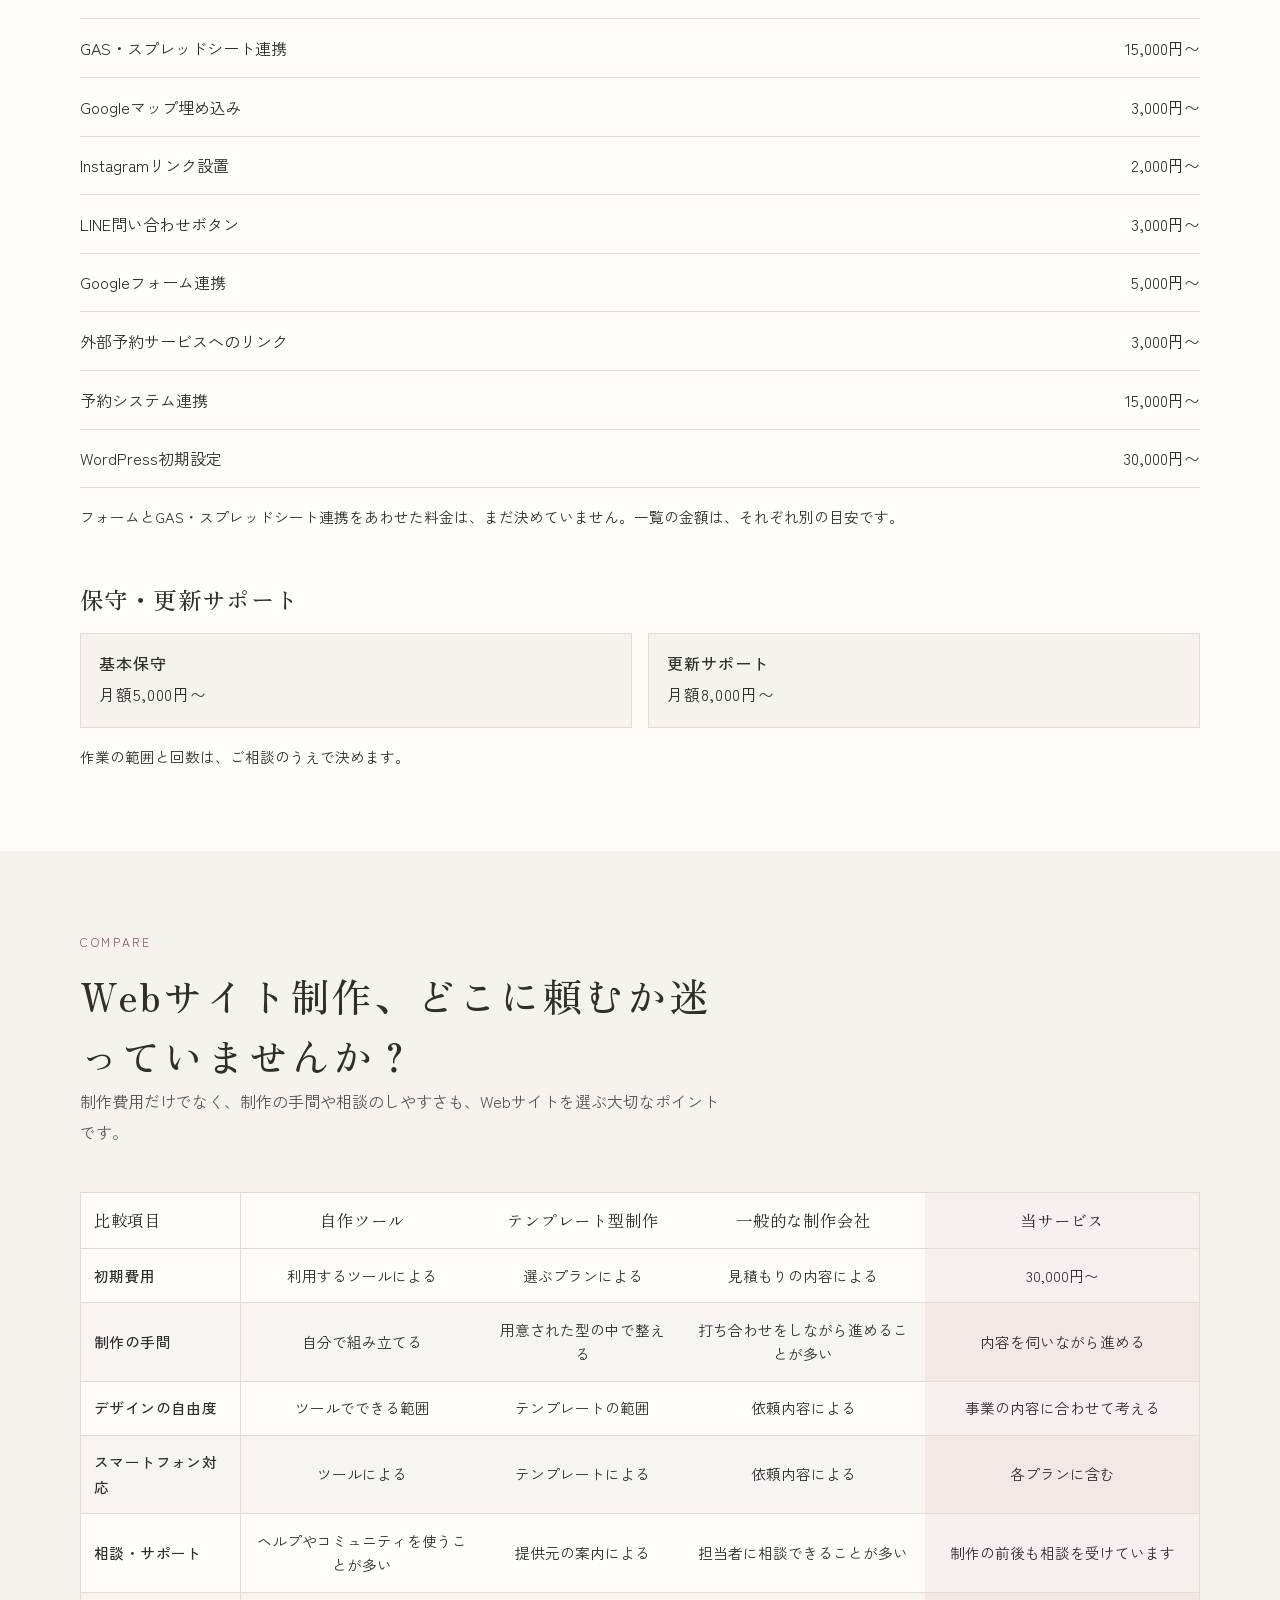
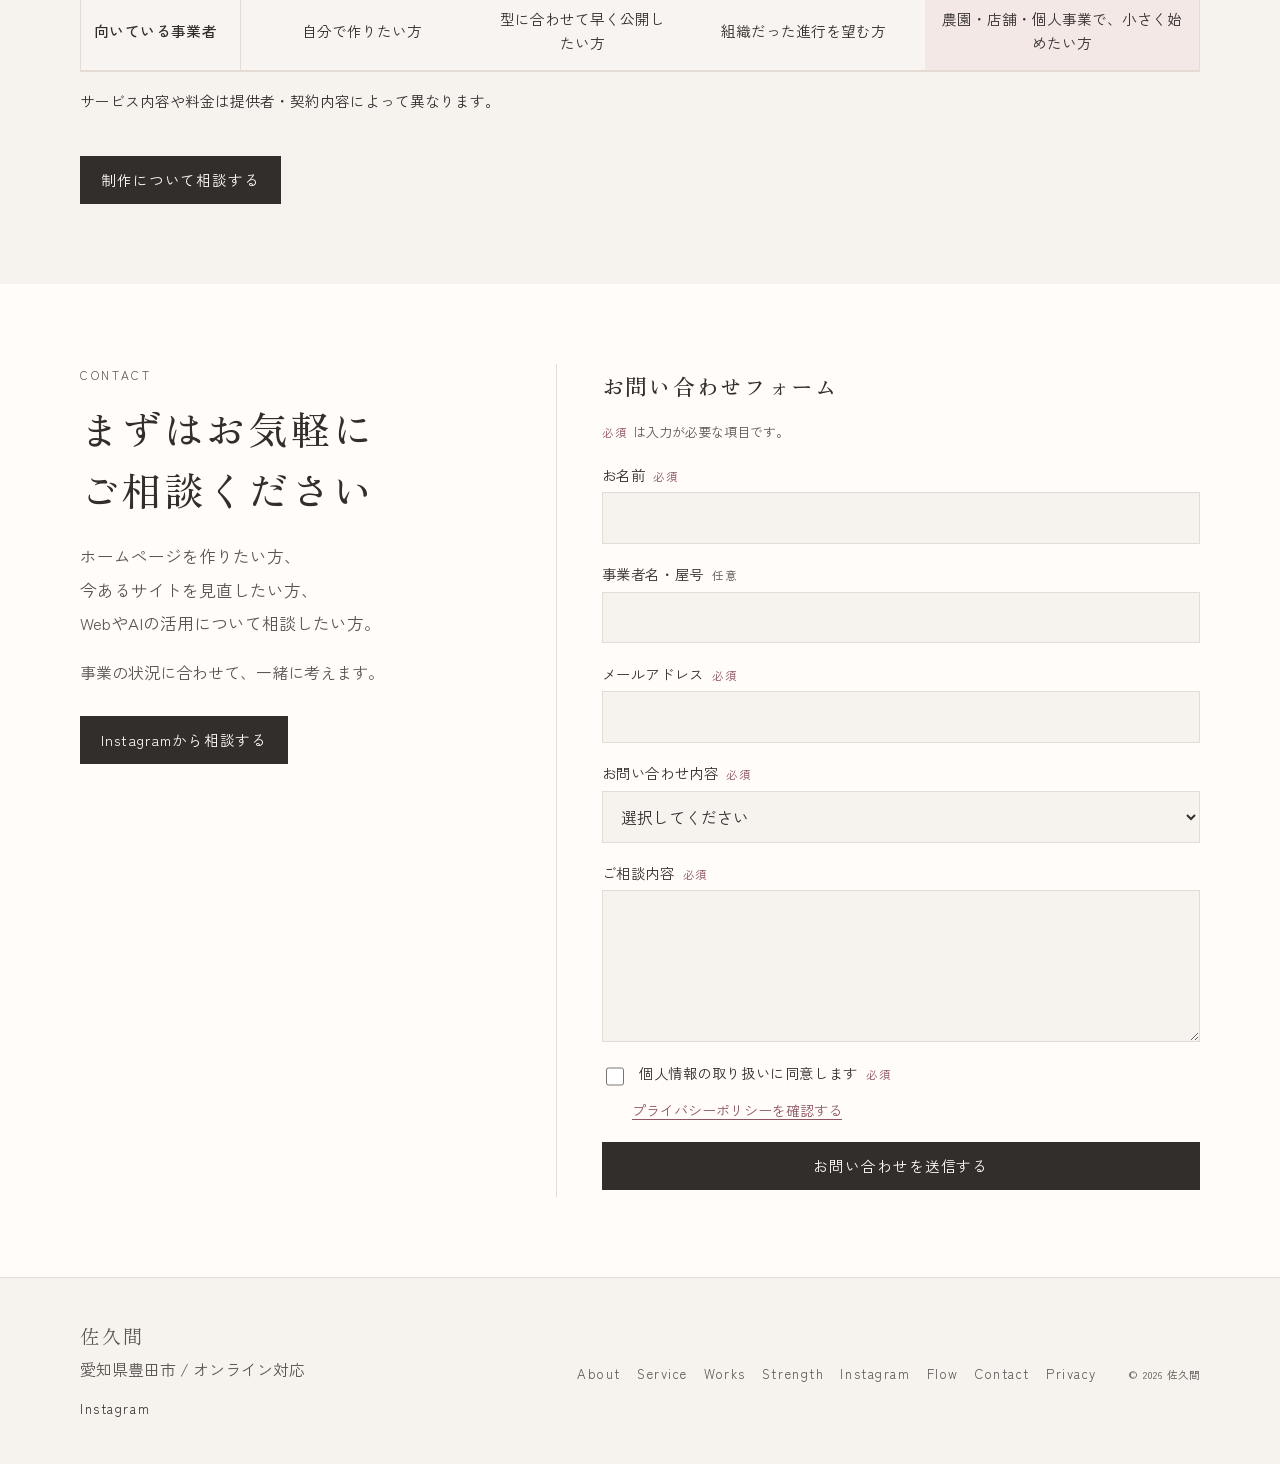
==== commit f6529823: "料金比較表の列幅と文字サイズをそろえ、画面幅に合わせて読めるようにする Co-authored-by: Cursor <cursoragent@cursor.com>" ====
--- a/index.html
+++ b/index.html
@@ -337,12 +337,18 @@
         <div class="plan-scroll reveal" tabindex="0">
           <table class="plan-table">
             <caption class="sr-only">LP制作、簡易ホームページ、ホームページ制作の料金と比較項目</caption>
+            <colgroup>
+              <col class="label-col">
+              <col class="plan-col">
+              <col class="plan-col">
+              <col class="plan-col">
+            </colgroup>
             <thead>
               <tr>
                 <th class="col-label" scope="col">比較項目</th>
-                <th class="col-lp" scope="col">LP制作</th>
-                <th class="col-lite" scope="col">簡易ホームページ</th>
-                <th class="col-main" scope="col">ホームページ制作<span class="plan-note">主なプラン</span></th>
+                <th class="col-lp" scope="col"><span class="plan-name">LP制作</span><span class="plan-note plan-note-spacer" aria-hidden="true">主なプラン</span></th>
+                <th class="col-lite" scope="col"><span class="plan-name">簡易<wbr>ホームページ</span><span class="plan-note plan-note-spacer" aria-hidden="true">主なプラン</span></th>
+                <th class="col-main" scope="col"><span class="plan-name">ホーム<wbr>ページ制作</span><span class="plan-note">主なプラン</span></th>
               </tr>
             </thead>
             <tbody>
@@ -353,7 +359,7 @@
                 <td class="col-main">100,000円〜</td>
               </tr>
               <tr class="is-fee">
-                <th scope="row">素材提供なしの場合の料金</th>
+                <th scope="row">素材提供なしの<wbr>場合の料金</th>
                 <td class="col-lp">40,000円〜</td>
                 <td class="col-lite">60,000円〜</td>
                 <td class="col-main">130,000円〜</td>
@@ -365,7 +371,7 @@
                 <td class="col-main">5ページ程度</td>
               </tr>
               <tr>
-                <th scope="row">スマートフォン対応</th>
+                <th scope="row">スマートフォン<wbr>対応</th>
                 <td class="col-lp"><span class="mark" aria-hidden="true">✓</span><span class="sr-only">含む</span></td>
                 <td class="col-lite"><span class="mark" aria-hidden="true">✓</span><span class="sr-only">含む</span></td>
                 <td class="col-main"><span class="mark" aria-hidden="true">✓</span><span class="sr-only">含む</span></td>
--- a/css/style.css
+++ b/css/style.css
@@ -1211,10 +1211,50 @@
 
 .plan-table thead .col-main { box-shadow: inset 0 2px 0 var(--pink-deep); }
 
+#price .plan-table {
+  table-layout: fixed;
+  width: 100%;
+  min-width: 36.5rem;
+}
+
+#price .plan-table col.label-col { width: 9.2rem; }
+#price .plan-table col.plan-col { width: 9.1rem; }
+
+#price .plan-table .col-label,
+#price .plan-table tbody th {
+  min-width: 0;
+  max-width: none;
+}
+
 #price .plan-table th,
 #price .plan-table td {
-  padding: 1.05rem 0.85rem;
-}
+  padding: 1rem 0.7rem;
+  border-bottom: 1px solid var(--line);
+  line-height: 1.5;
+  word-break: keep-all;
+  line-break: strict;
+}
+
+#price .plan-table thead th {
+  font-size: 1rem;
+  line-height: 1.45;
+}
+
+#price .plan-name {
+  display: block;
+  font-size: 1rem;
+  line-height: 1.45;
+  letter-spacing: 0.04em;
+}
+
+#price .plan-note-spacer { visibility: hidden; }
+
+#price .plan-table tbody th,
+#price .plan-table td {
+  font-size: 0.92rem;
+}
+
+#price .plan-table td { white-space: nowrap; }
 
 #price .plan-table tr.is-fee td {
   font-weight: 500;
@@ -1297,33 +1337,32 @@
 .compare-table td { min-width: 9.2rem; }
 
 @media (max-width: 859px) {
+  #price .plan-scroll {
+    container-type: inline-size;
+    scroll-snap-type: x mandatory;
+    scroll-padding-inline-start: 9.2rem;
+  }
+
   #price .plan-table {
-    min-width: 29.4rem;
-    table-layout: fixed;
-  }
+    width: calc(9.2rem + (100cqi - 9.2rem) * 3);
+    min-width: calc(9.2rem + (100cqi - 9.2rem) * 3);
+  }
+
+  #price .plan-table col.label-col { width: 9.2rem; }
+  #price .plan-table col.plan-col { width: calc(100cqi - 9.2rem); }
+
+  #price .plan-table thead th:not(.col-label) { scroll-snap-align: start; }
 
   #price .plan-table th,
   #price .plan-table td {
-    padding: 0.85rem 0.4rem;
-  }
-
-  #price .plan-table .col-label,
-  #price .plan-table tbody th {
-    width: 7.2rem;
-    min-width: 7.2rem;
-    max-width: 7.2rem;
-    font-size: 0.82rem;
-    line-height: 1.5;
-  }
-
-  #price .plan-table thead th:not(.col-label),
-  #price .plan-table td {
-    width: 7.4rem;
-  }
-
-  #price .plan-table td { white-space: nowrap; }
-
-  #price .plan-table tr.is-fee td { font-size: 0.92rem; }
+    padding: 0.9rem 0.55rem;
+  }
+}
+
+@media (min-width: 860px) {
+  #price .plan-table { min-width: 0; }
+  #price .plan-table col.label-col { width: 24%; }
+  #price .plan-table col.plan-col { width: 25.333%; }
 }
 
 @media (min-width: 860px) {
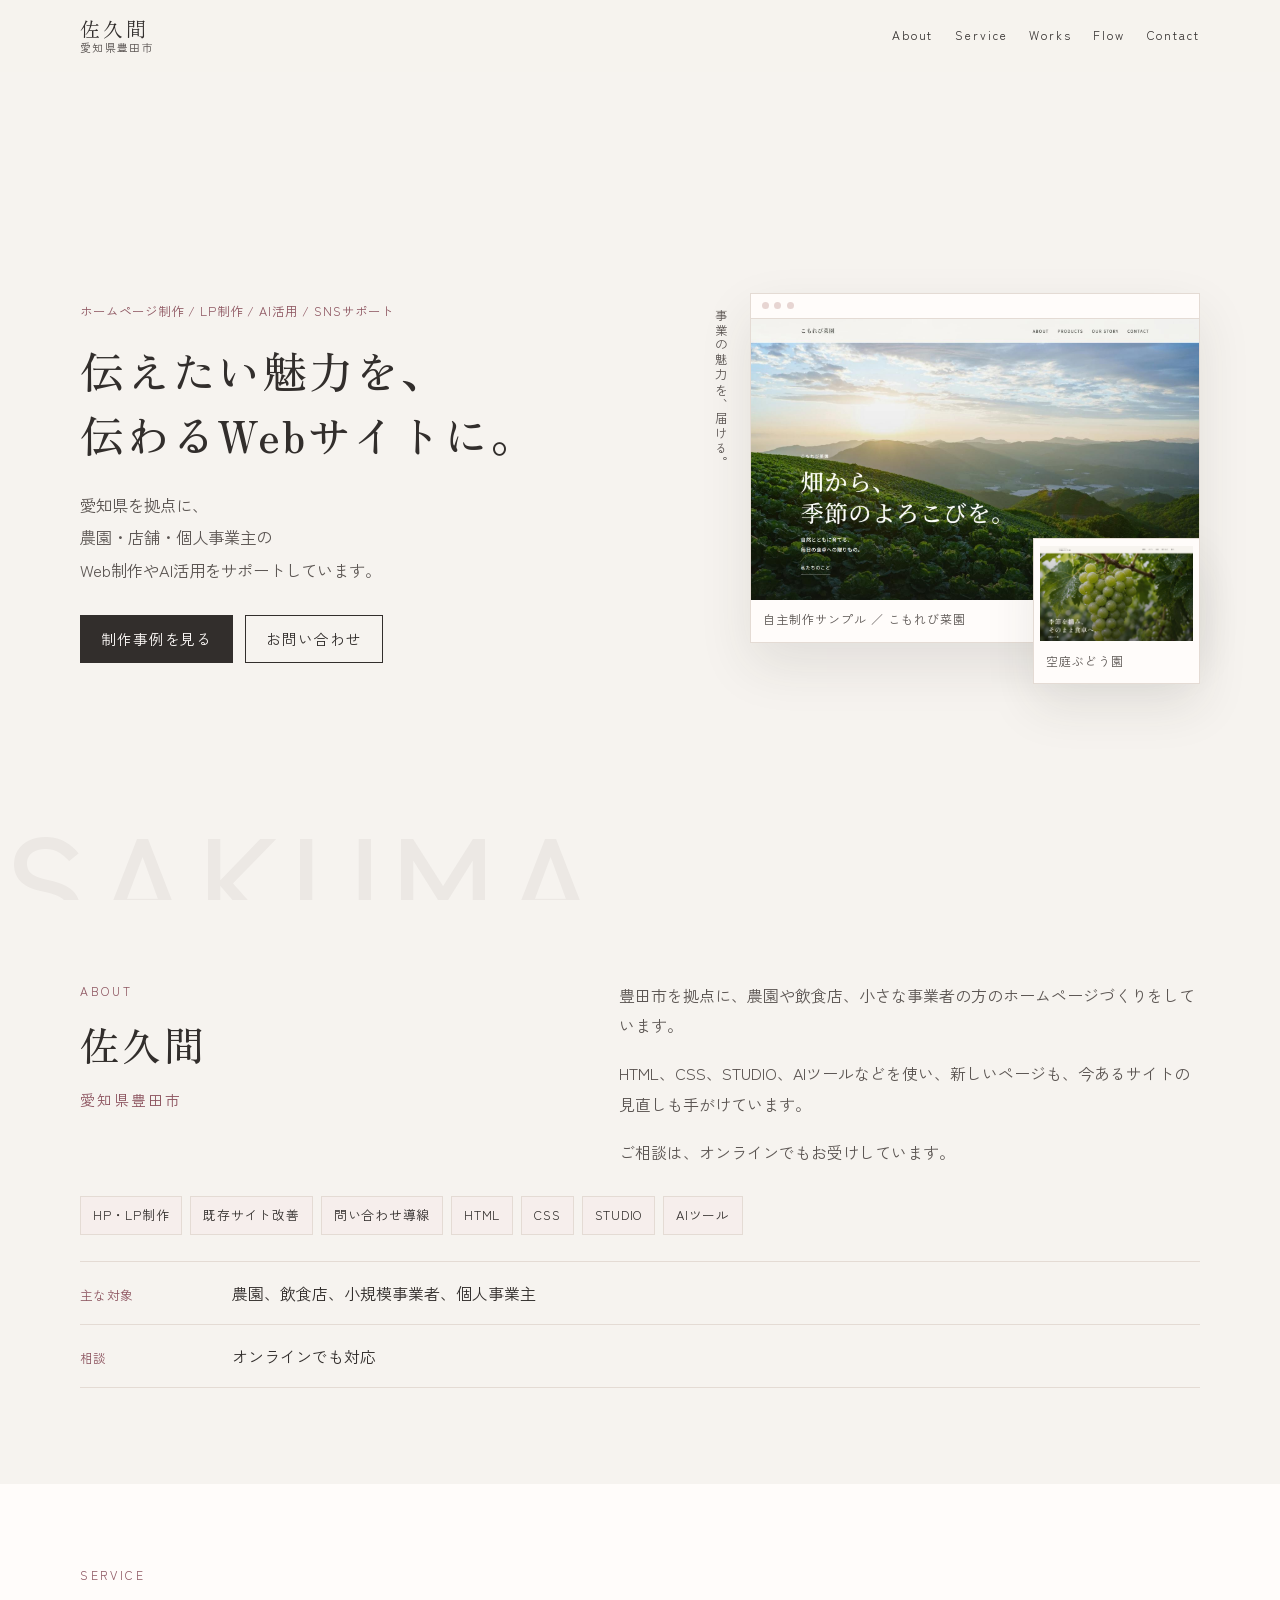
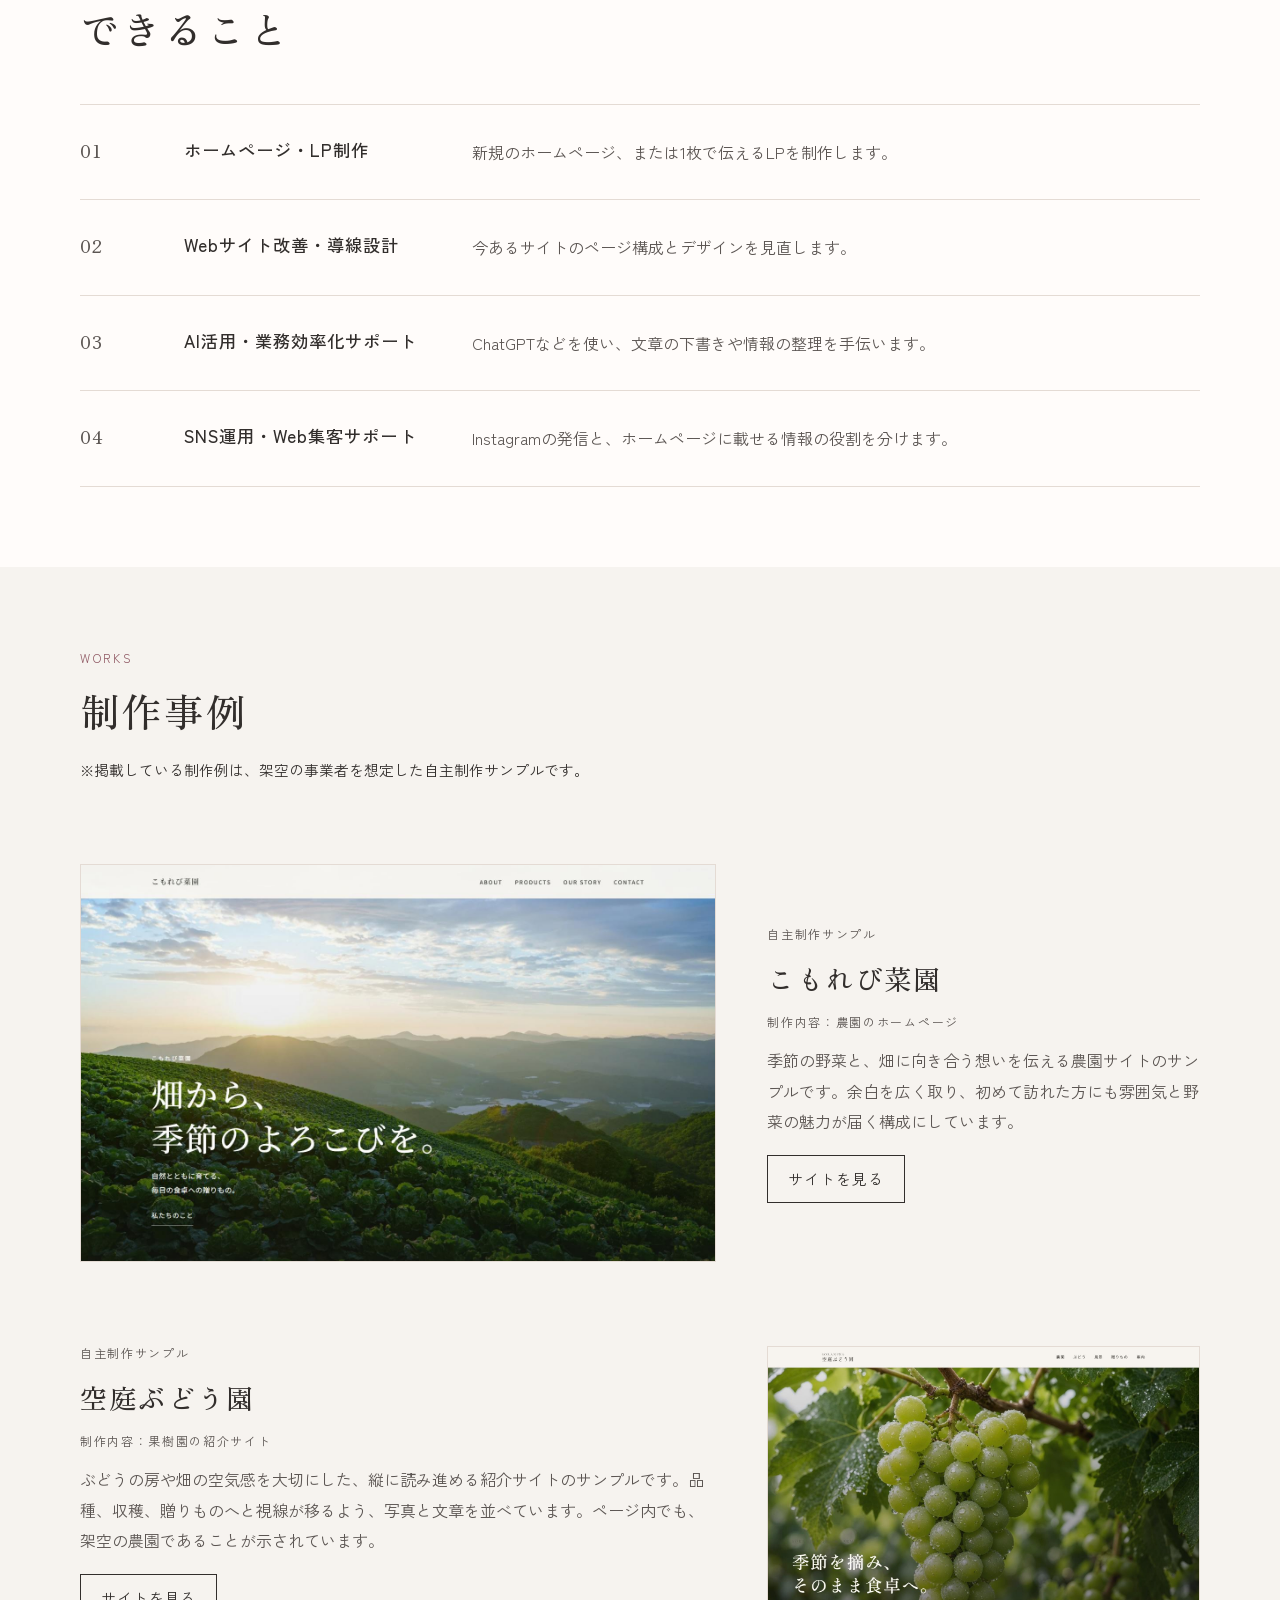
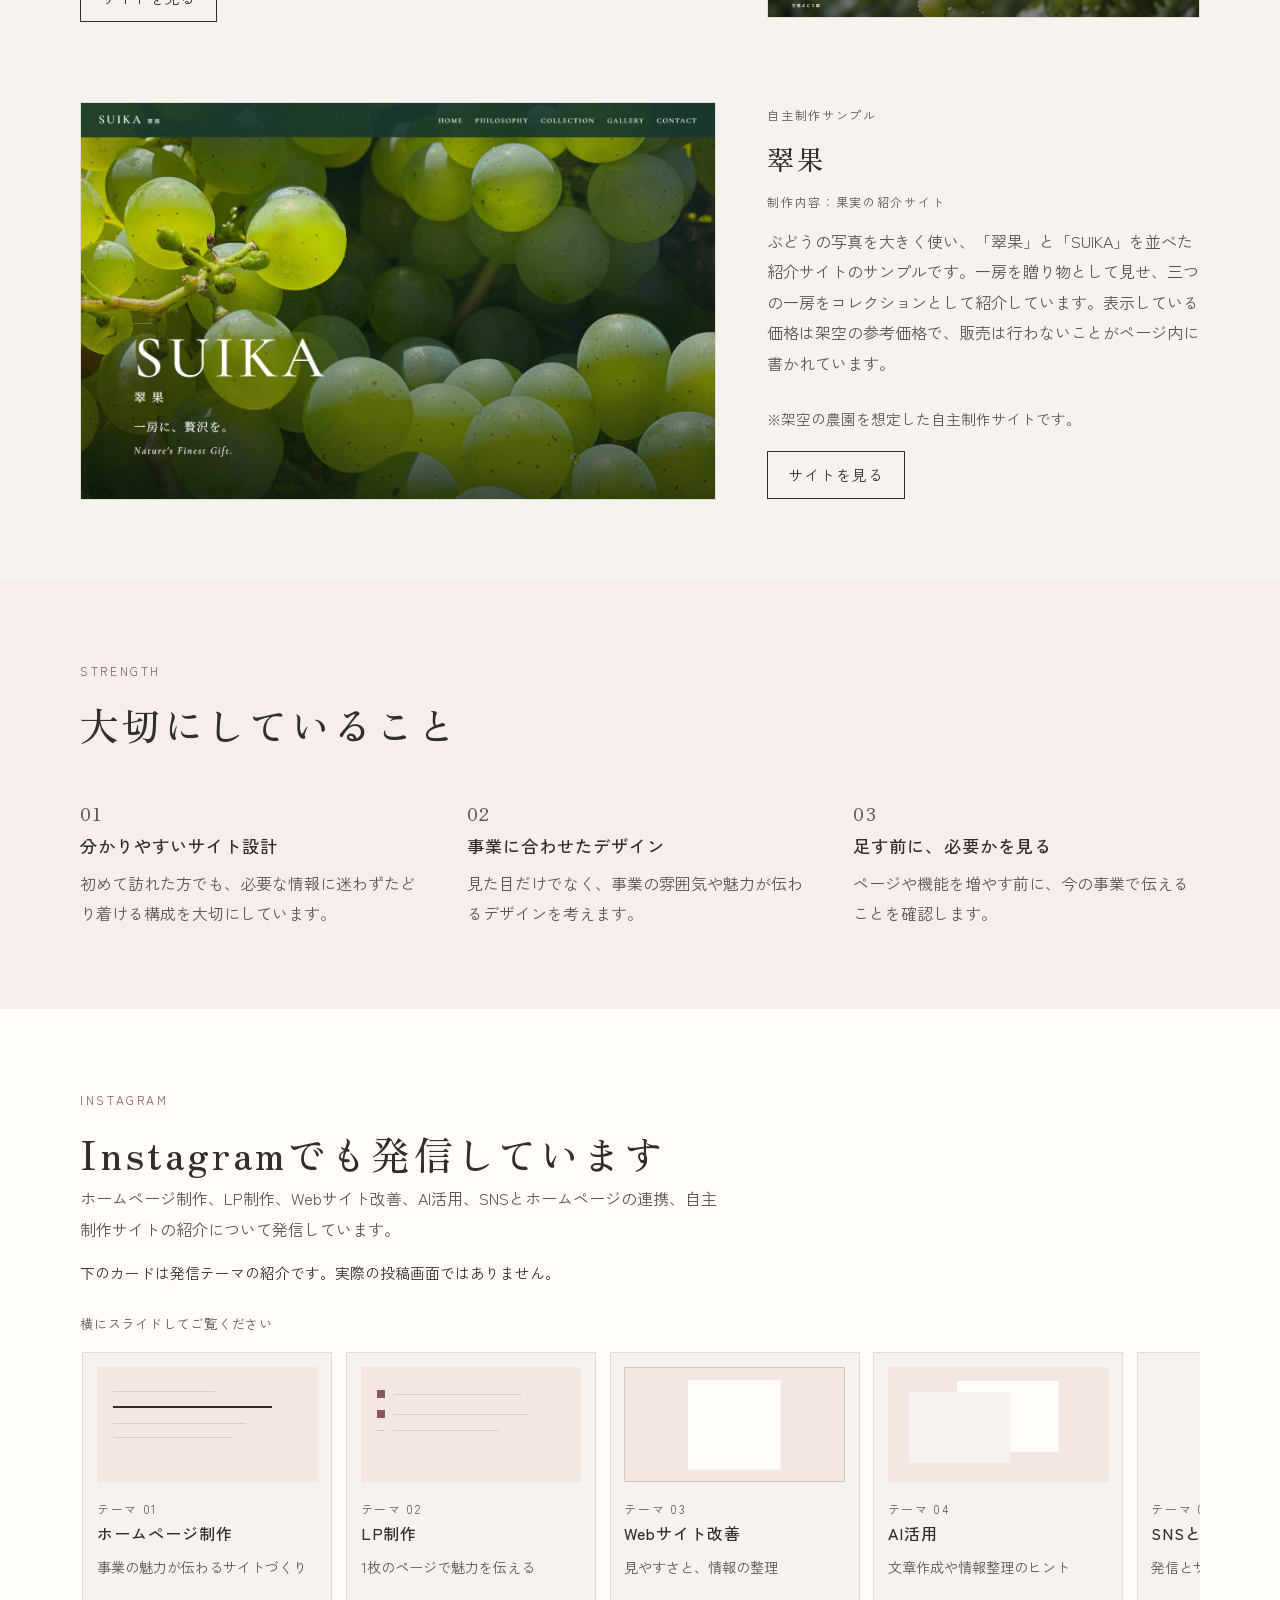
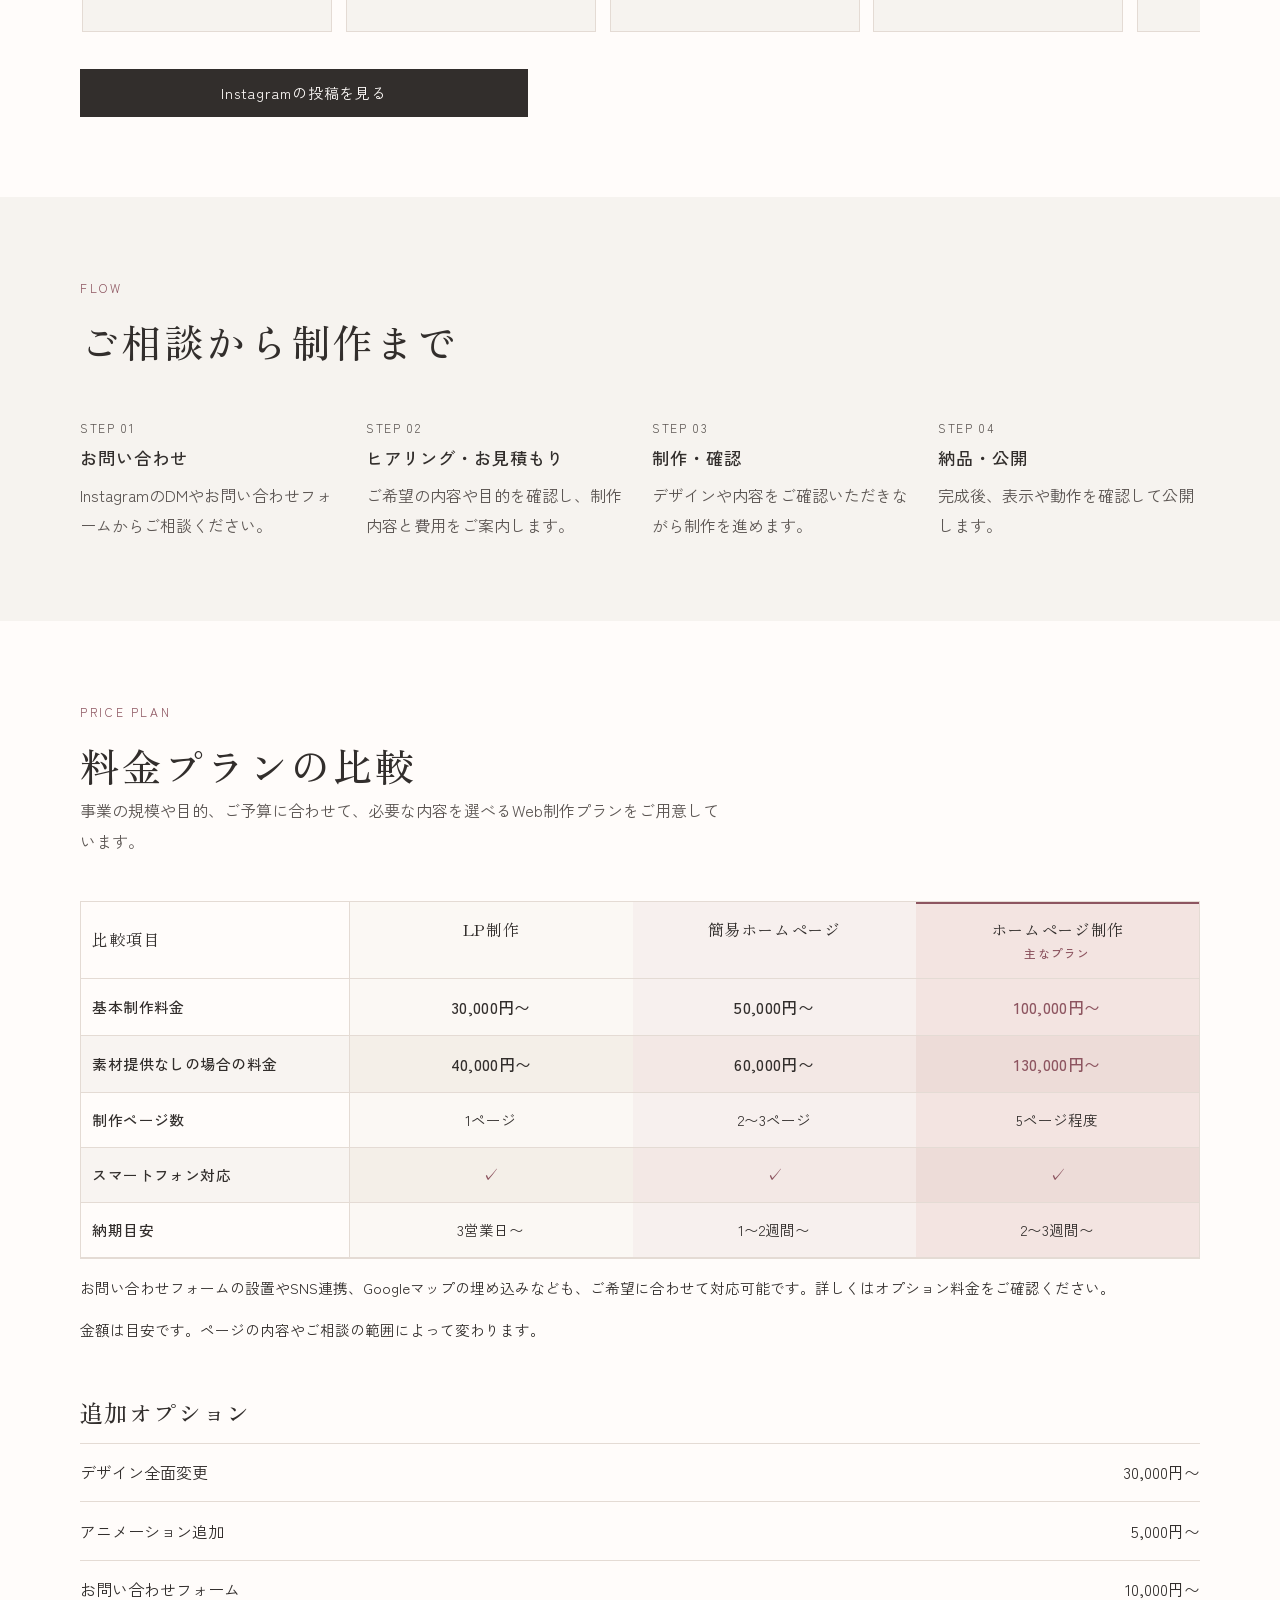
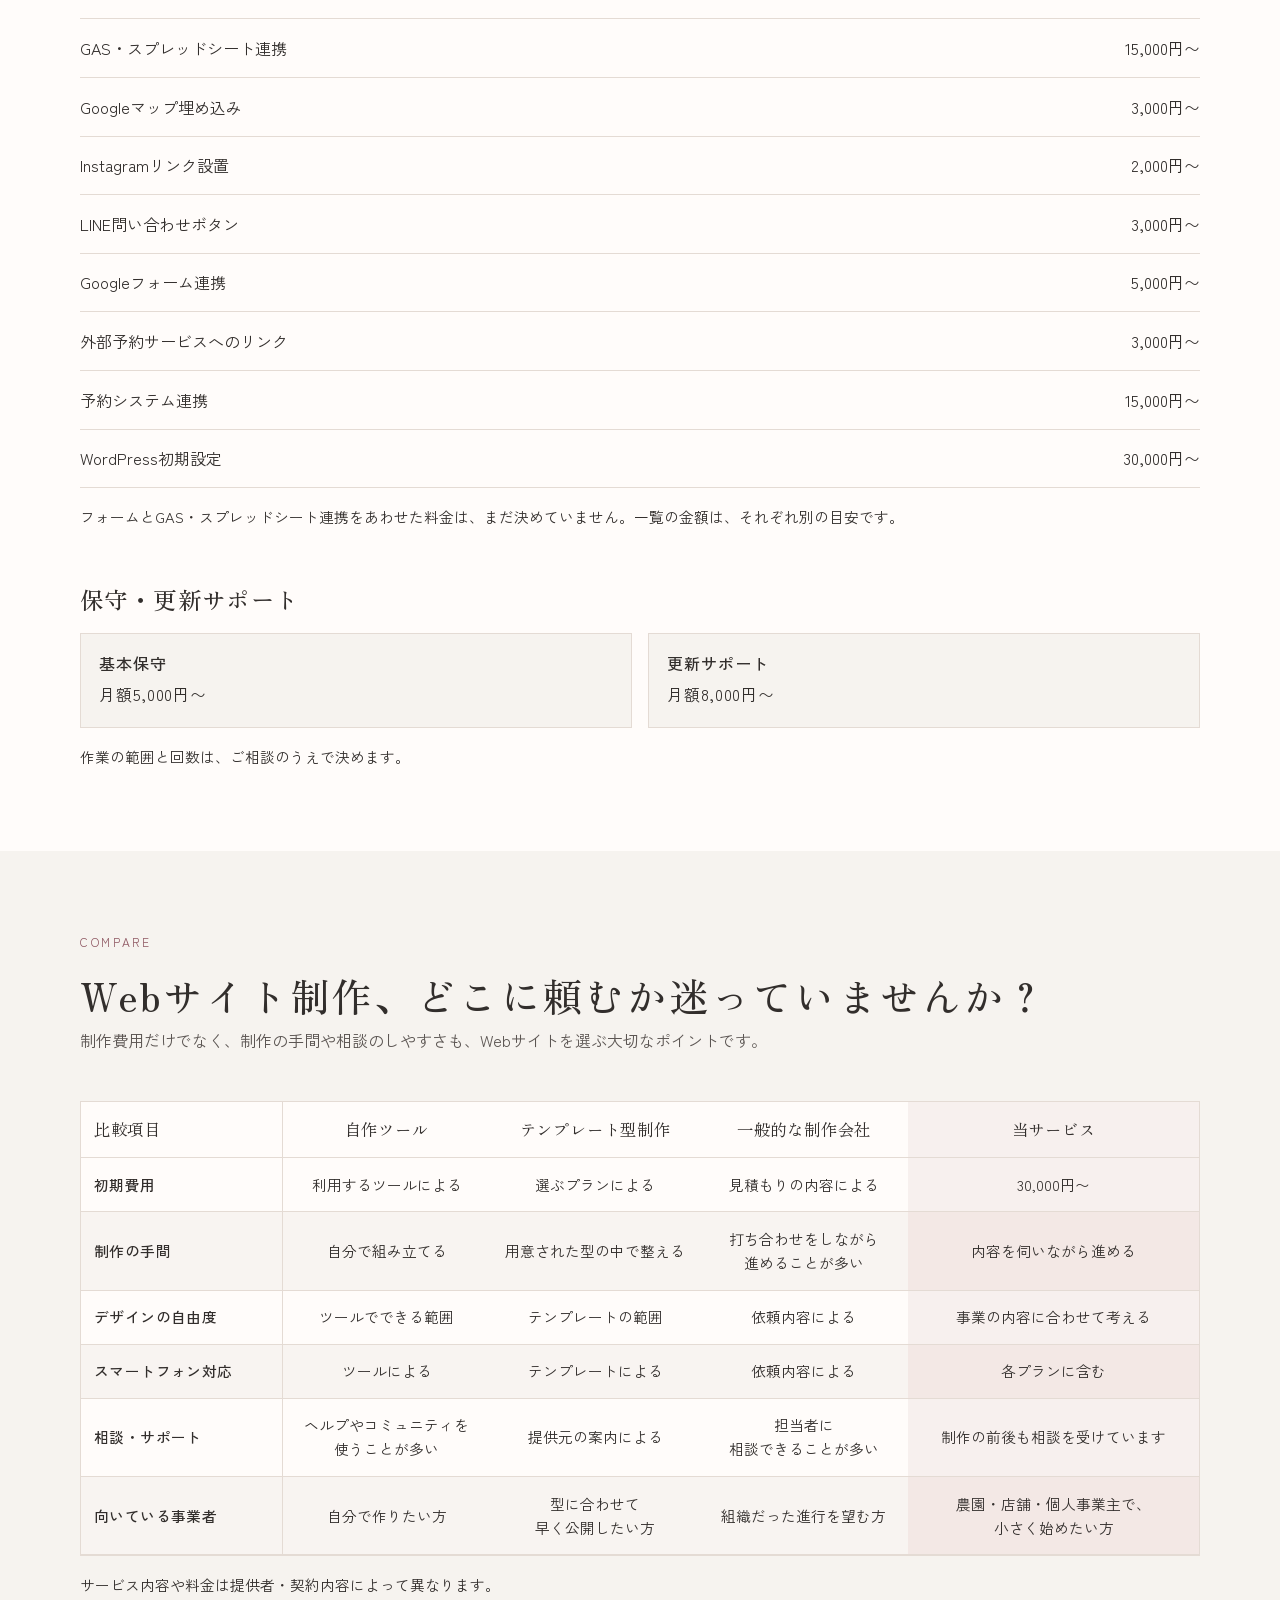
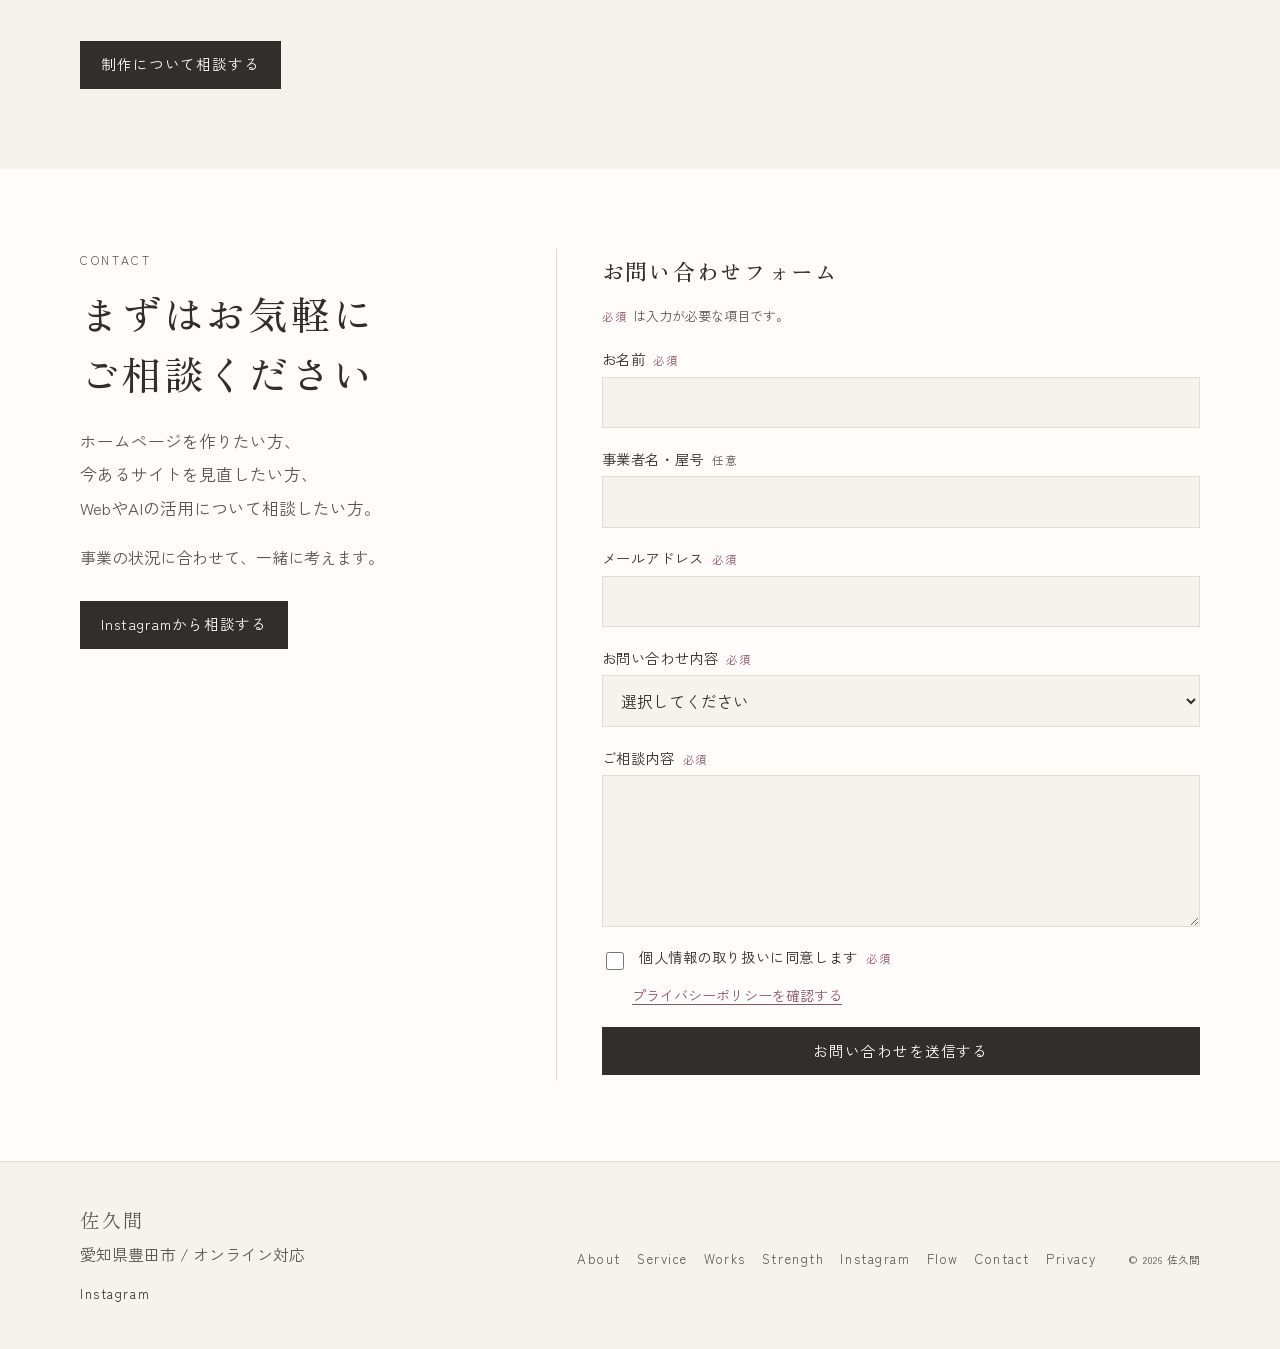
==== commit a95231ab: "比較表の日本語が文字の途中で割れないように、改行位置と列幅を整える Co-authored-by: Cursor <cursoragent@cursor.com>" ====
--- a/index.html
+++ b/index.html
@@ -423,13 +423,20 @@
       <div class="container">
         <div class="section-head reveal">
           <p class="section-label">Compare</p>
-          <h2 id="compare-title">Webサイト制作、どこに頼むか迷っていませんか？</h2>
+          <h2 id="compare-title">Webサイト制作、<wbr>どこに頼むか<wbr>迷っていませんか？</h2>
           <p>制作費用だけでなく、制作の手間や相談のしやすさも、Webサイトを選ぶ大切なポイントです。</p>
         </div>
         <p class="scroll-hint">横にスライドして比較できます</p>
         <div class="plan-scroll reveal" tabindex="0">
           <table class="plan-table compare-table">
             <caption class="sr-only">自作ツール、テンプレート型制作、一般的な制作会社、当サービスの違い</caption>
+            <colgroup>
+              <col class="compare-label">
+              <col>
+              <col>
+              <col>
+              <col class="compare-us">
+            </colgroup>
             <thead>
               <tr>
                 <th class="col-label" scope="col">比較項目</th>
@@ -451,7 +458,7 @@
                 <th scope="row">制作の手間</th>
                 <td>自分で組み立てる</td>
                 <td>用意された型の中で整える</td>
-                <td>打ち合わせをしながら進めることが多い</td>
+                <td>打ち合わせをしながら<wbr>進めることが多い</td>
                 <td class="col-lite">内容を伺いながら進める</td>
               </tr>
               <tr>
@@ -470,17 +477,17 @@
               </tr>
               <tr>
                 <th scope="row">相談・サポート</th>
-                <td>ヘルプやコミュニティを使うことが多い</td>
+                <td>ヘルプやコミュニティを<wbr>使うことが多い</td>
                 <td>提供元の案内による</td>
-                <td>担当者に相談できることが多い</td>
+                <td>担当者に<wbr>相談できることが多い</td>
                 <td class="col-lite">制作の前後も相談を受けています</td>
               </tr>
               <tr>
                 <th scope="row">向いている事業者</th>
                 <td>自分で作りたい方</td>
-                <td>型に合わせて早く公開したい方</td>
+                <td>型に合わせて<wbr>早く公開したい方</td>
                 <td>組織だった進行を望む方</td>
-                <td class="col-lite">農園・店舗・個人事業で、小さく始めたい方</td>
+                <td class="col-lite">農園・店舗・個人事業主で、<wbr>小さく始めたい方</td>
               </tr>
             </tbody>
           </table>
--- a/css/style.css
+++ b/css/style.css
@@ -402,6 +402,14 @@
 
 .section-head { max-width: 40rem; margin-bottom: 2.8rem; }
 
+#compare .section-head { max-width: none; }
+
+#compare-title {
+  word-break: keep-all;
+  line-break: strict;
+  overflow-wrap: normal;
+}
+
 .section-label {
   margin-bottom: 0.7rem;
   color: var(--pink-deep);
@@ -1365,12 +1373,26 @@
   #price .plan-table col.plan-col { width: 25.333%; }
 }
 
+#compare .compare-table th,
+#compare .compare-table td {
+  word-break: keep-all;
+  line-break: strict;
+  overflow-wrap: normal;
+}
+
 @media (min-width: 860px) {
   #price .scroll-hint,
   #compare .scroll-hint { display: none; }
   .plan-table { min-width: 0; }
-  .compare-table { min-width: 0; }
+  .compare-table { min-width: 0; table-layout: fixed; }
   .compare-table td { min-width: 0; }
+  #compare .compare-table col.compare-label { width: 18%; }
+  #compare .compare-table col.compare-us { width: 26%; }
+  #compare .compare-table .col-label,
+  #compare .compare-table tbody th {
+    min-width: 0;
+    max-width: none;
+  }
   .care-list { grid-template-columns: repeat(2, minmax(0, 1fr)); }
 }
 
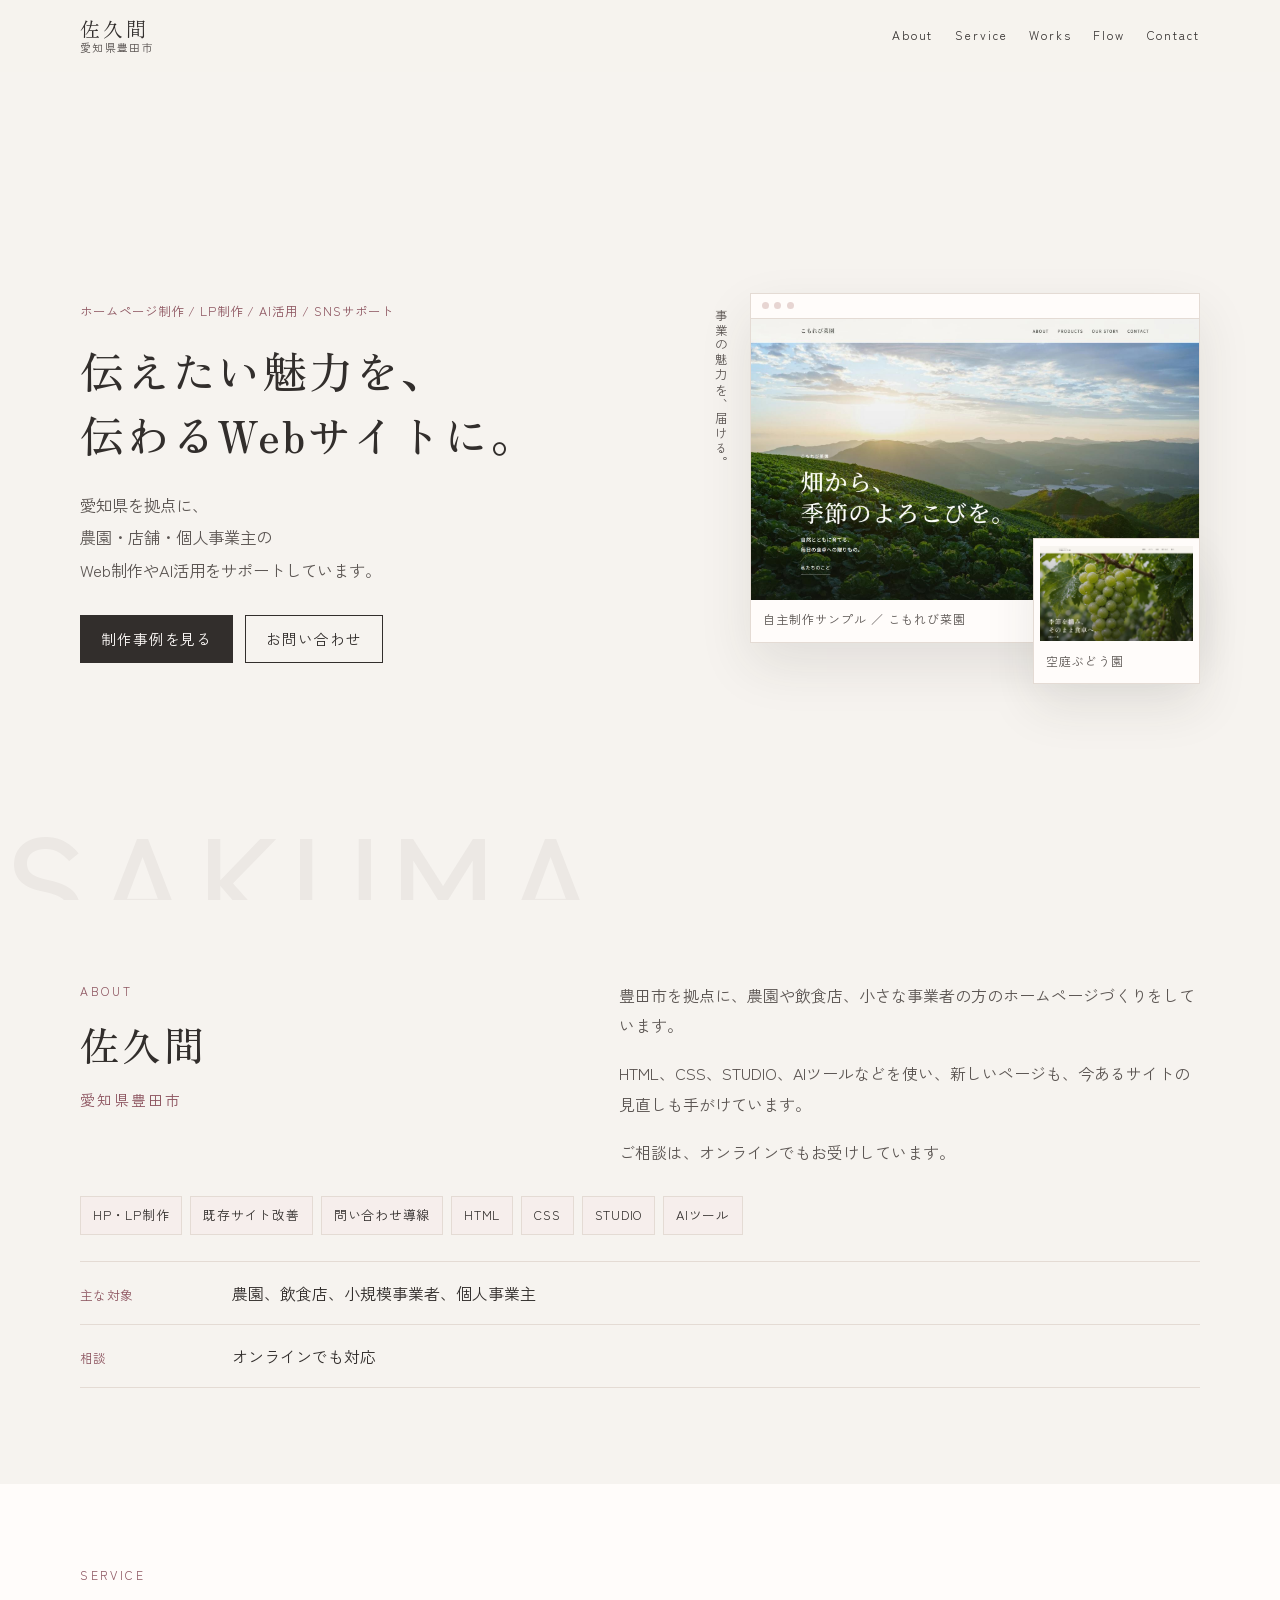
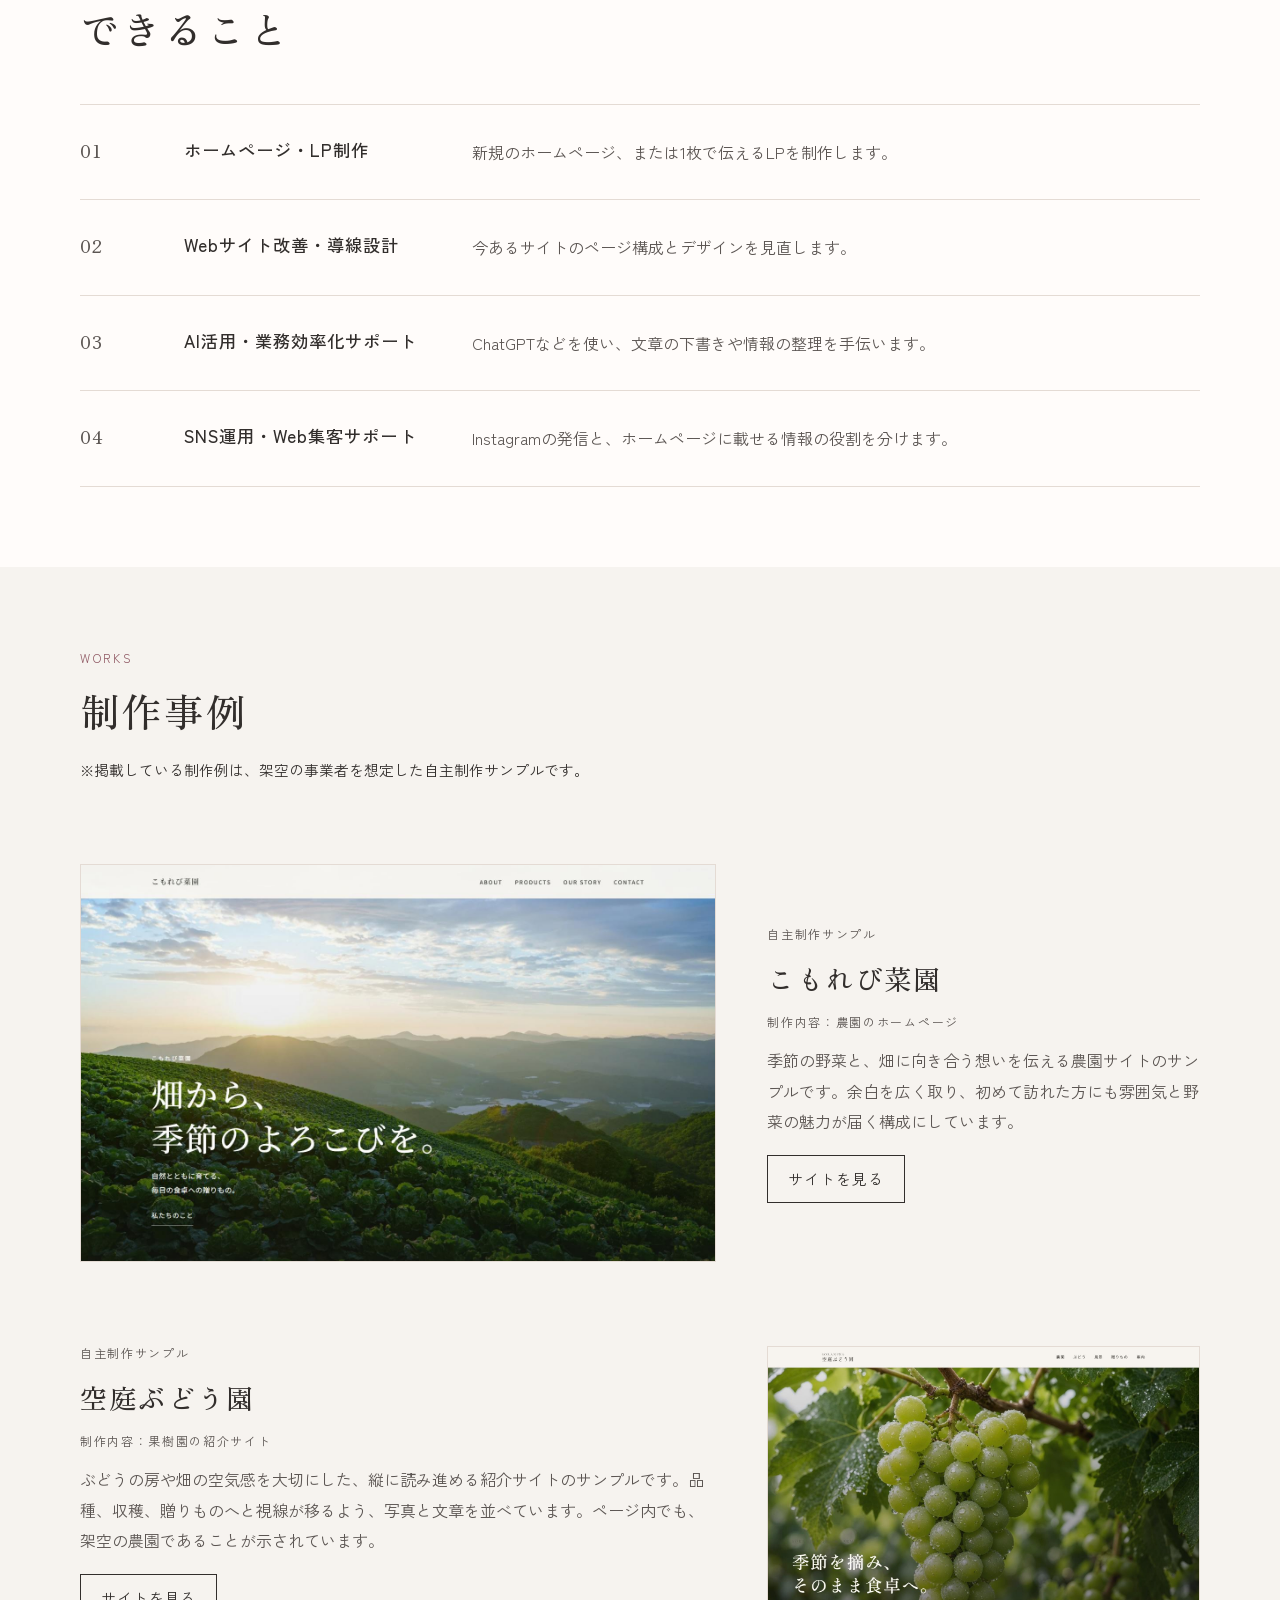
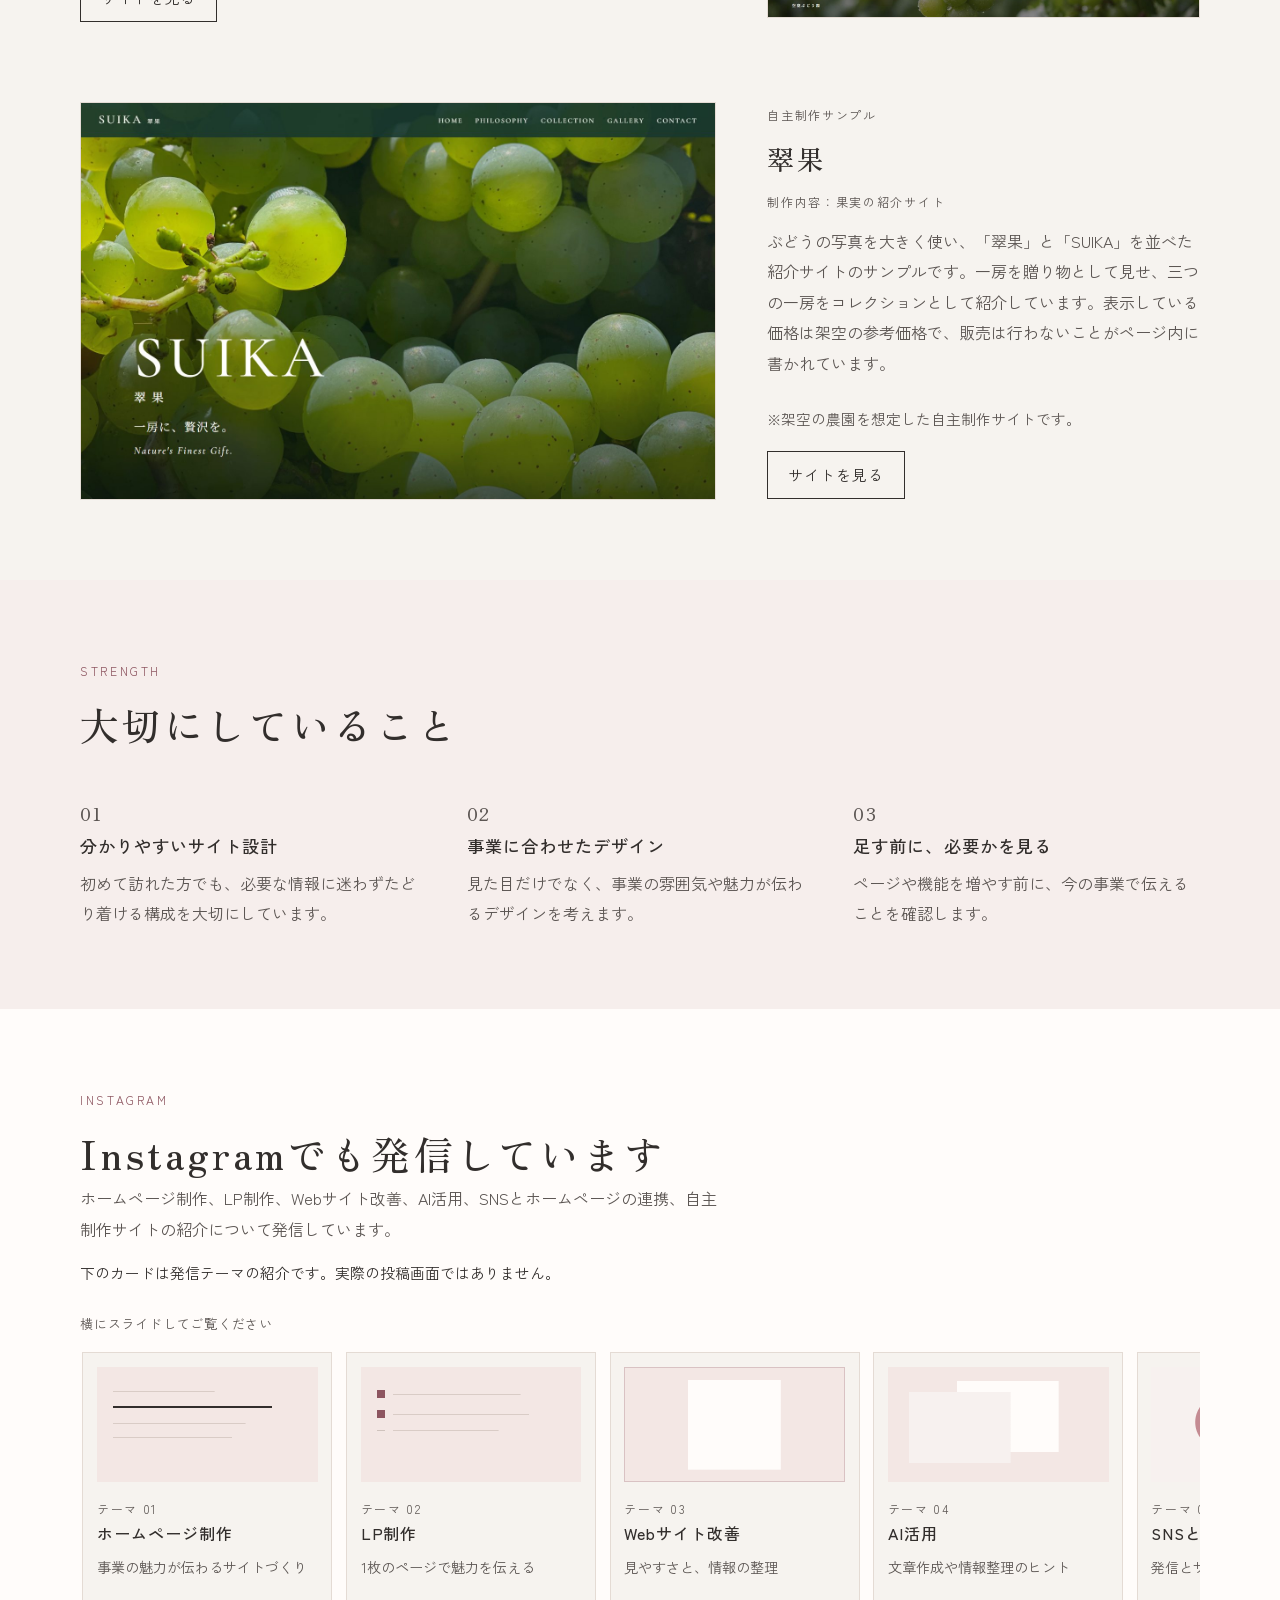
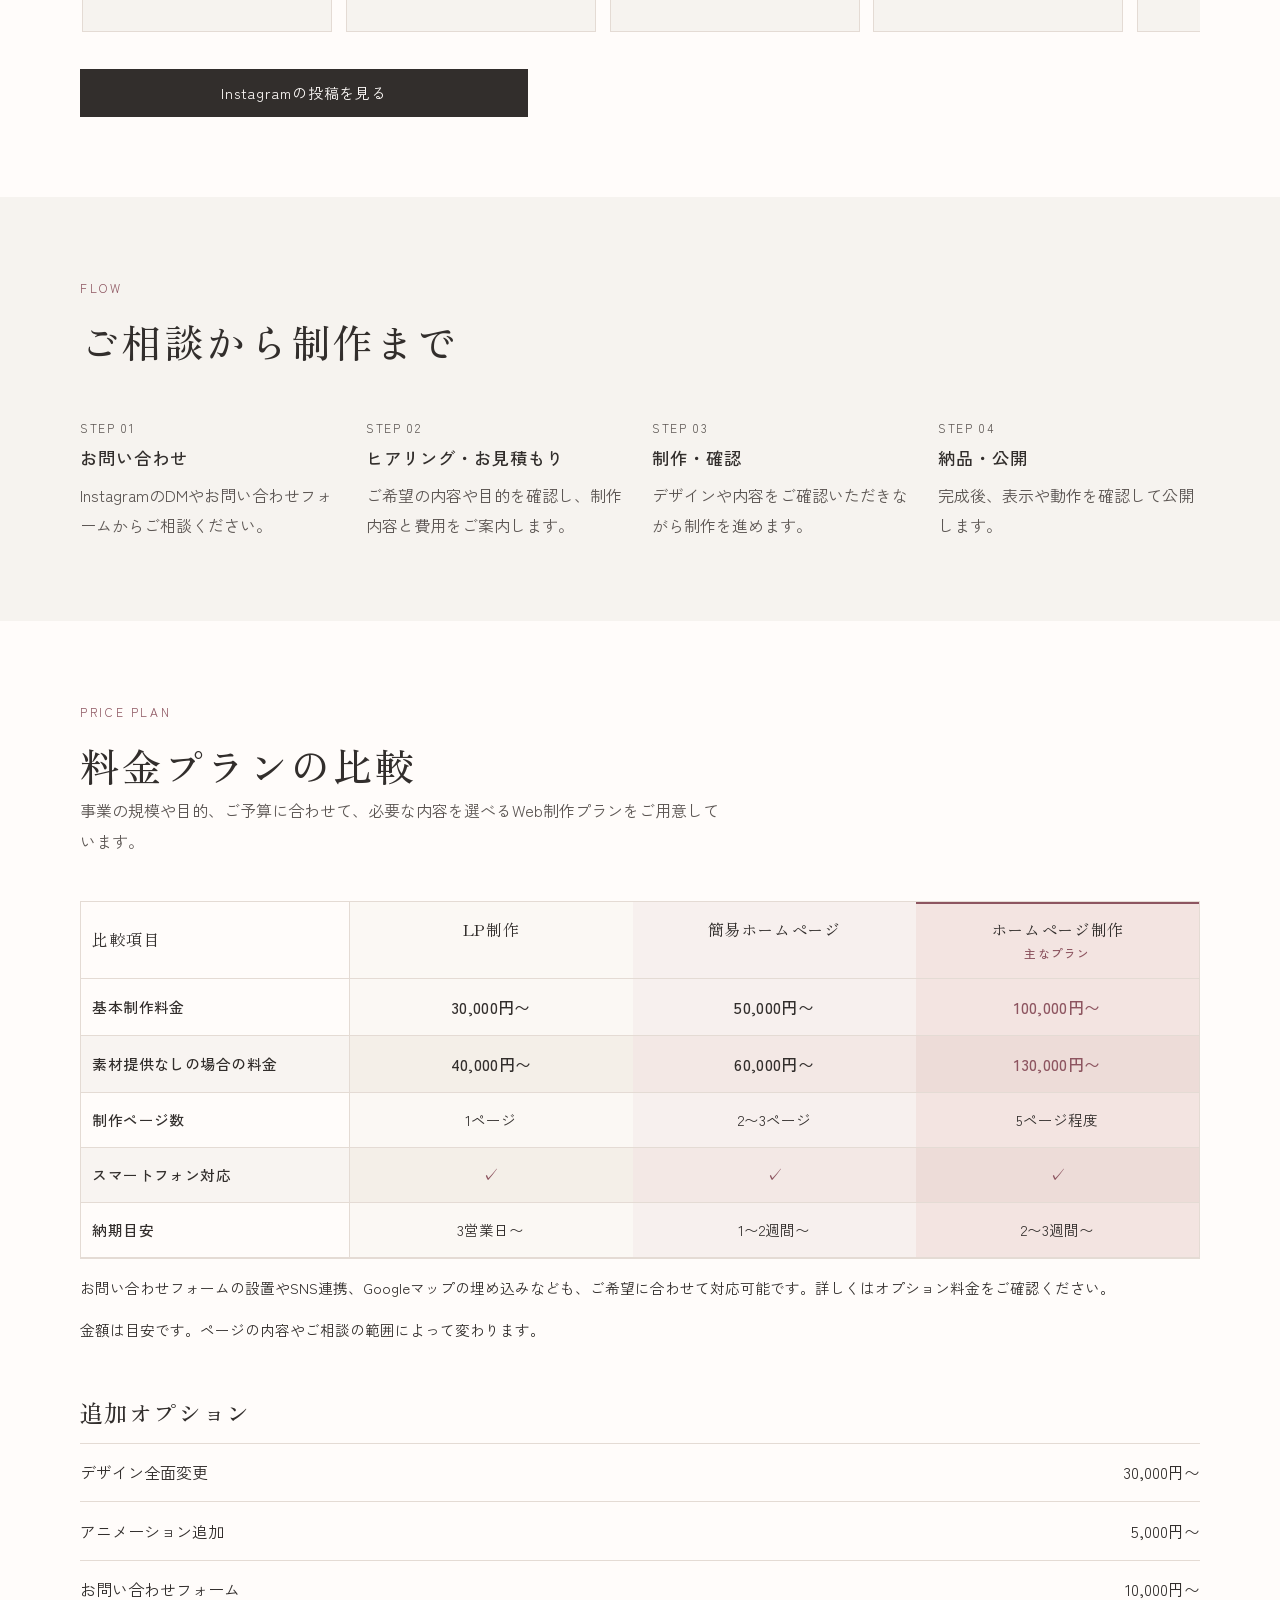
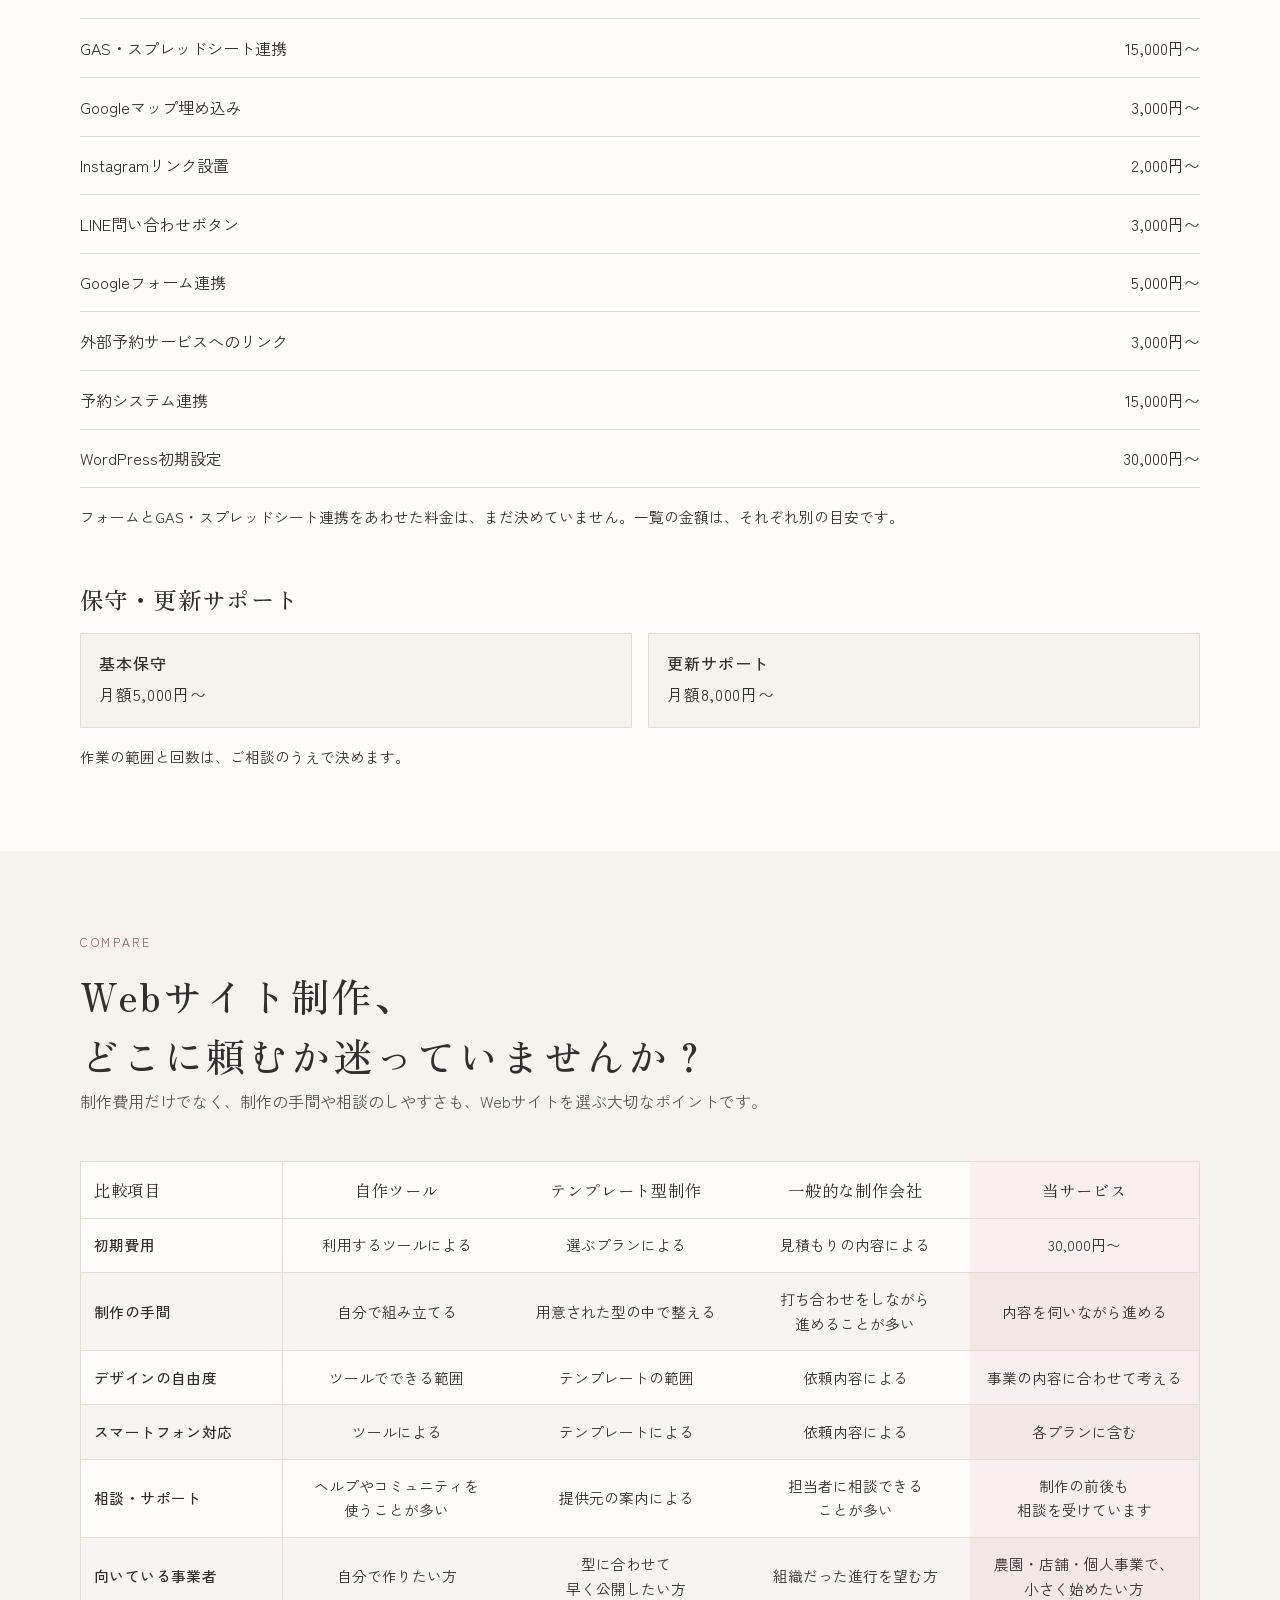
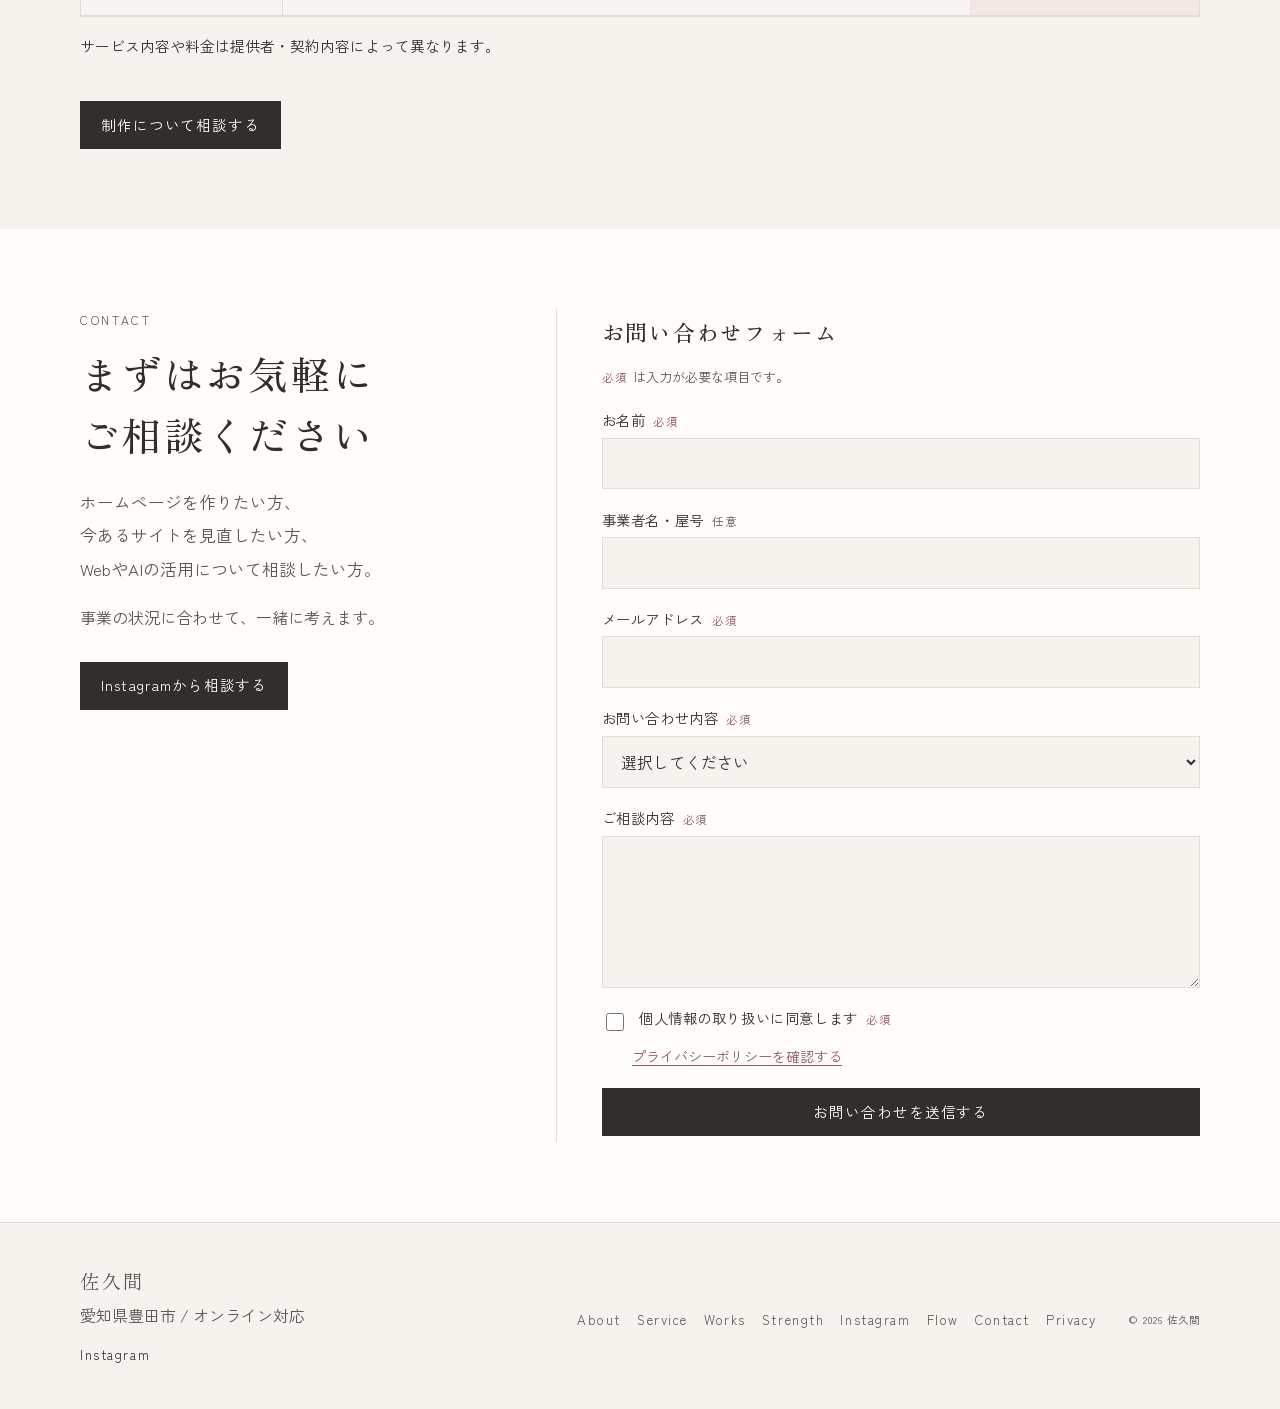
==== commit 2a6ae2ec: "比較表の日本語を語の区切りで折り返し、テーマ05の円が画面に出る太さに戻す。 Co-authored-by: Cursor <cursoragent@cursor.com>" ====
--- a/index.html
+++ b/index.html
@@ -423,20 +423,13 @@
       <div class="container">
         <div class="section-head reveal">
           <p class="section-label">Compare</p>
-          <h2 id="compare-title">Webサイト制作、<wbr>どこに頼むか<wbr>迷っていませんか？</h2>
+          <h2 id="compare-title">Webサイト制作、<br>どこに頼むか<wbr>迷っていませんか？</h2>
           <p>制作費用だけでなく、制作の手間や相談のしやすさも、Webサイトを選ぶ大切なポイントです。</p>
         </div>
         <p class="scroll-hint">横にスライドして比較できます</p>
         <div class="plan-scroll reveal" tabindex="0">
           <table class="plan-table compare-table">
             <caption class="sr-only">自作ツール、テンプレート型制作、一般的な制作会社、当サービスの違い</caption>
-            <colgroup>
-              <col class="compare-label">
-              <col>
-              <col>
-              <col>
-              <col class="compare-us">
-            </colgroup>
             <thead>
               <tr>
                 <th class="col-label" scope="col">比較項目</th>
@@ -479,15 +472,15 @@
                 <th scope="row">相談・サポート</th>
                 <td>ヘルプやコミュニティを<wbr>使うことが多い</td>
                 <td>提供元の案内による</td>
-                <td>担当者に<wbr>相談できることが多い</td>
-                <td class="col-lite">制作の前後も相談を受けています</td>
+                <td>担当者に相談できる<wbr>ことが多い</td>
+                <td class="col-lite">制作の前後も<wbr>相談を受けています</td>
               </tr>
               <tr>
                 <th scope="row">向いている事業者</th>
                 <td>自分で作りたい方</td>
                 <td>型に合わせて<wbr>早く公開したい方</td>
                 <td>組織だった進行を望む方</td>
-                <td class="col-lite">農園・店舗・個人事業主で、<wbr>小さく始めたい方</td>
+                <td class="col-lite">農園・店舗・個人事業で、<wbr>小さく始めたい方</td>
               </tr>
             </tbody>
           </table>
--- a/css/style.css
+++ b/css/style.css
@@ -404,7 +404,9 @@
 
 #compare .section-head { max-width: none; }
 
-#compare-title {
+#compare-title,
+#compare .compare-table th,
+#compare .compare-table td {
   word-break: keep-all;
   line-break: strict;
   overflow-wrap: normal;
@@ -645,7 +647,7 @@
 }
 
 .art-5 {
-  background-image: radial-gradient(circle at 32% 48%, transparent 18px, var(--pink) 19px, var(--pink) 20px, transparent 21px);
+  background-image: radial-gradient(circle at 32% 48%, transparent 14px, var(--pink) 15px, var(--pink) 26px, transparent 27px);
   background-color: #f7f1ef;
 }
 
@@ -1373,26 +1375,14 @@
   #price .plan-table col.plan-col { width: 25.333%; }
 }
 
-#compare .compare-table th,
-#compare .compare-table td {
-  word-break: keep-all;
-  line-break: strict;
-  overflow-wrap: normal;
-}
-
 @media (min-width: 860px) {
   #price .scroll-hint,
   #compare .scroll-hint { display: none; }
   .plan-table { min-width: 0; }
-  .compare-table { min-width: 0; table-layout: fixed; }
+  #compare .compare-table { table-layout: fixed; }
+  .compare-table { min-width: 0; }
   .compare-table td { min-width: 0; }
-  #compare .compare-table col.compare-label { width: 18%; }
-  #compare .compare-table col.compare-us { width: 26%; }
-  #compare .compare-table .col-label,
-  #compare .compare-table tbody th {
-    min-width: 0;
-    max-width: none;
-  }
+  #compare .compare-table .col-label { width: 18%; }
   .care-list { grid-template-columns: repeat(2, minmax(0, 1fr)); }
 }
 
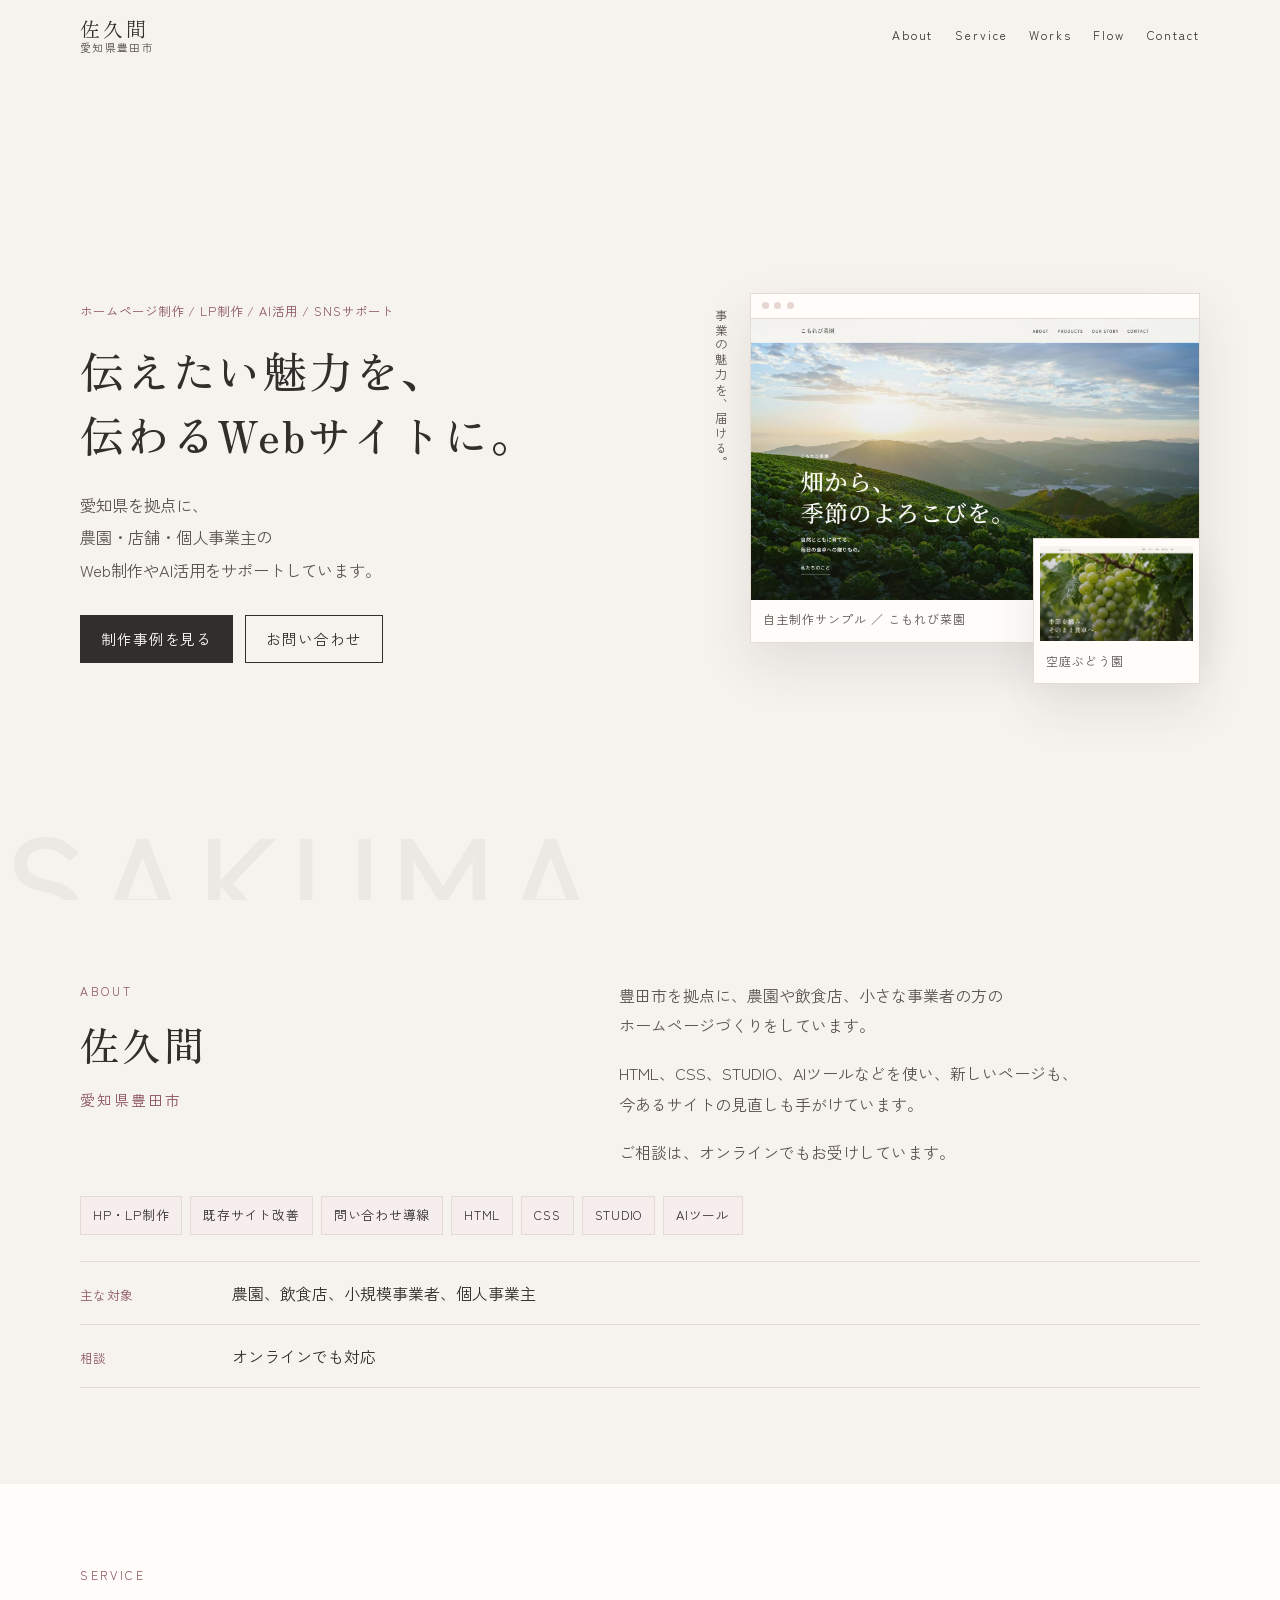
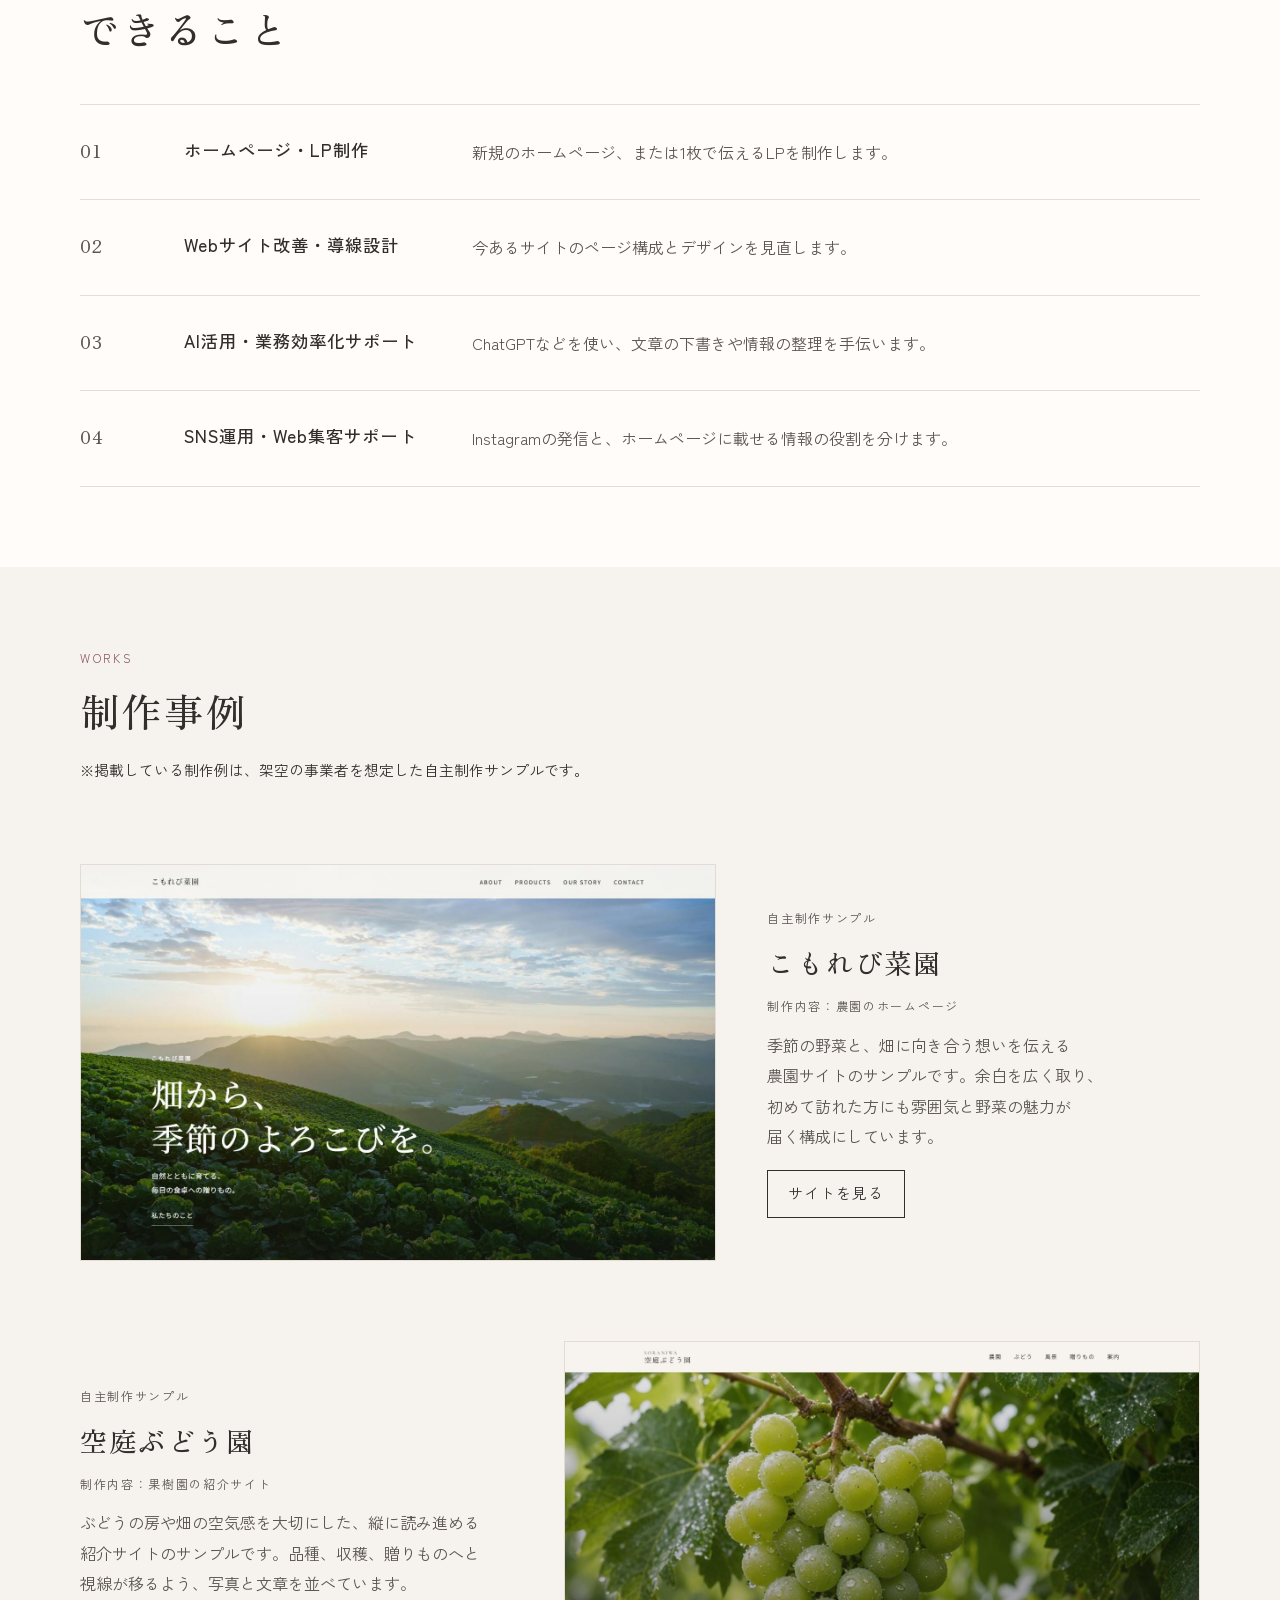
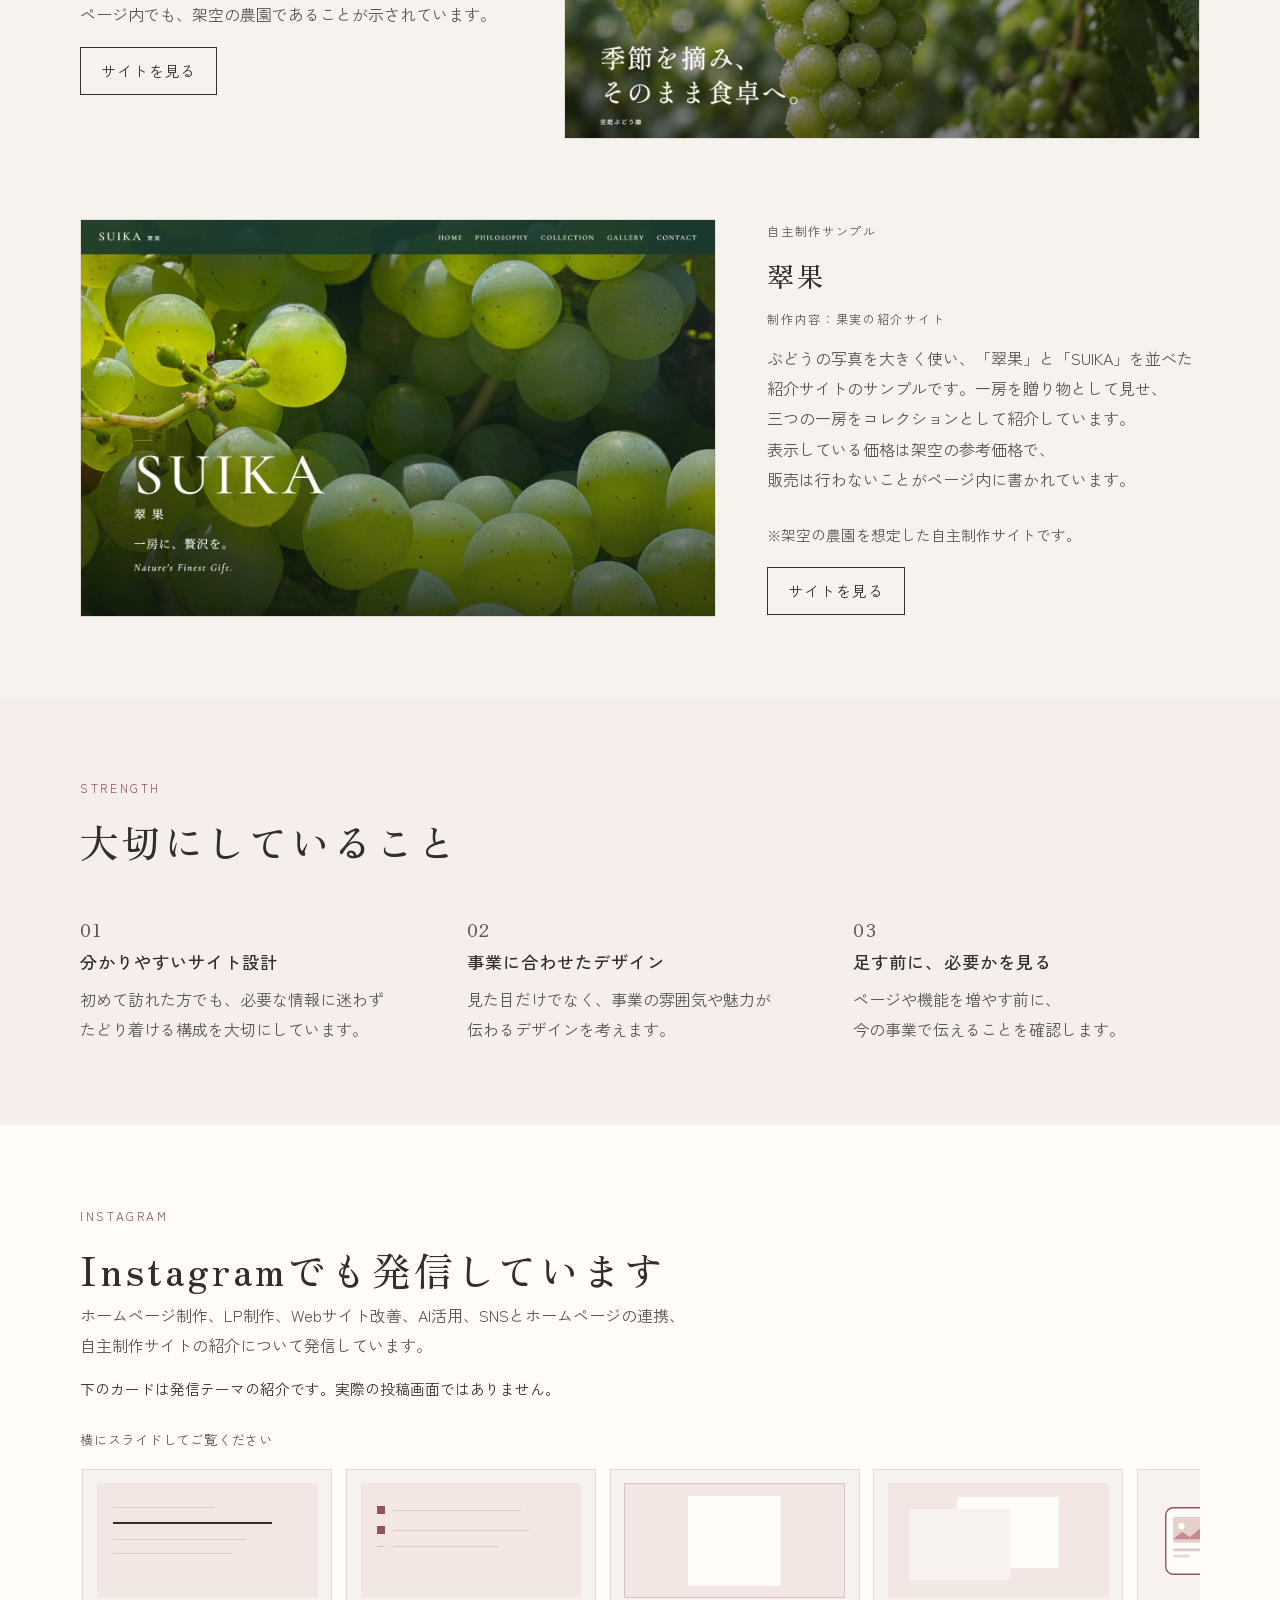
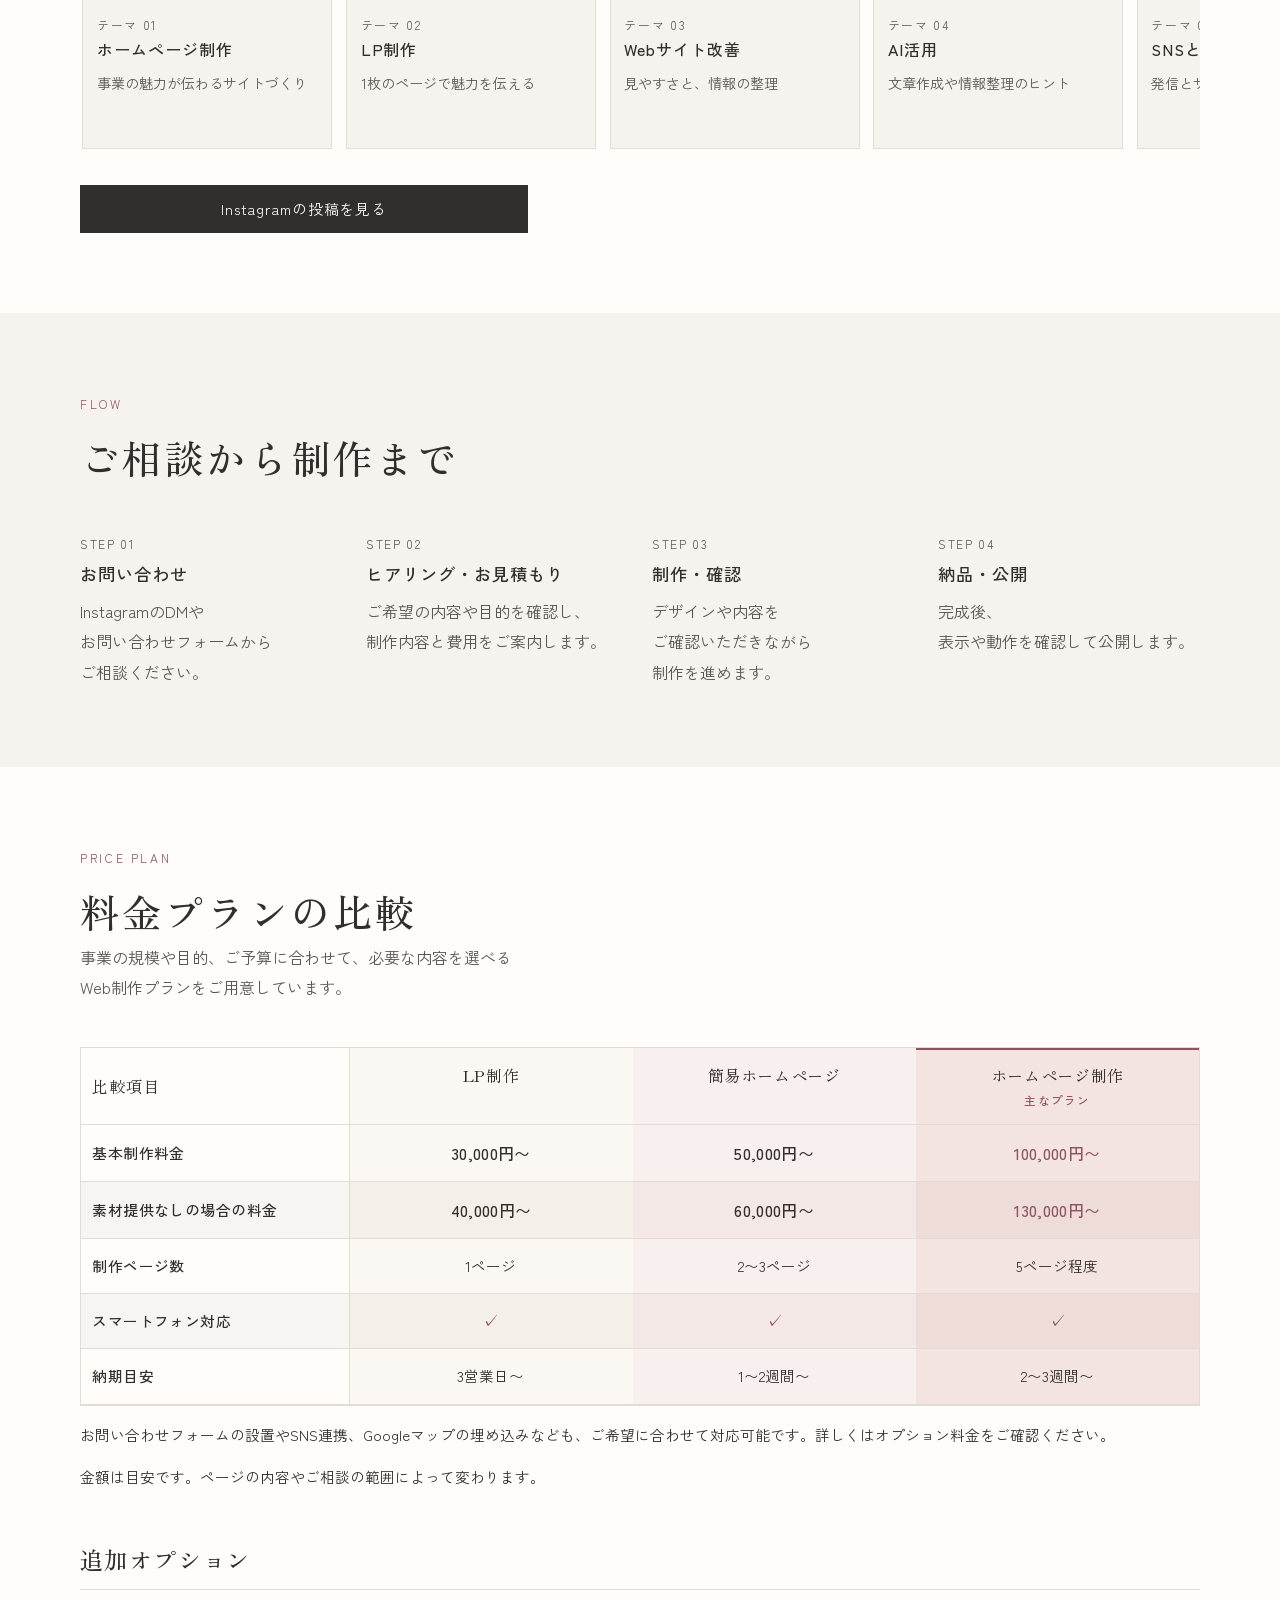
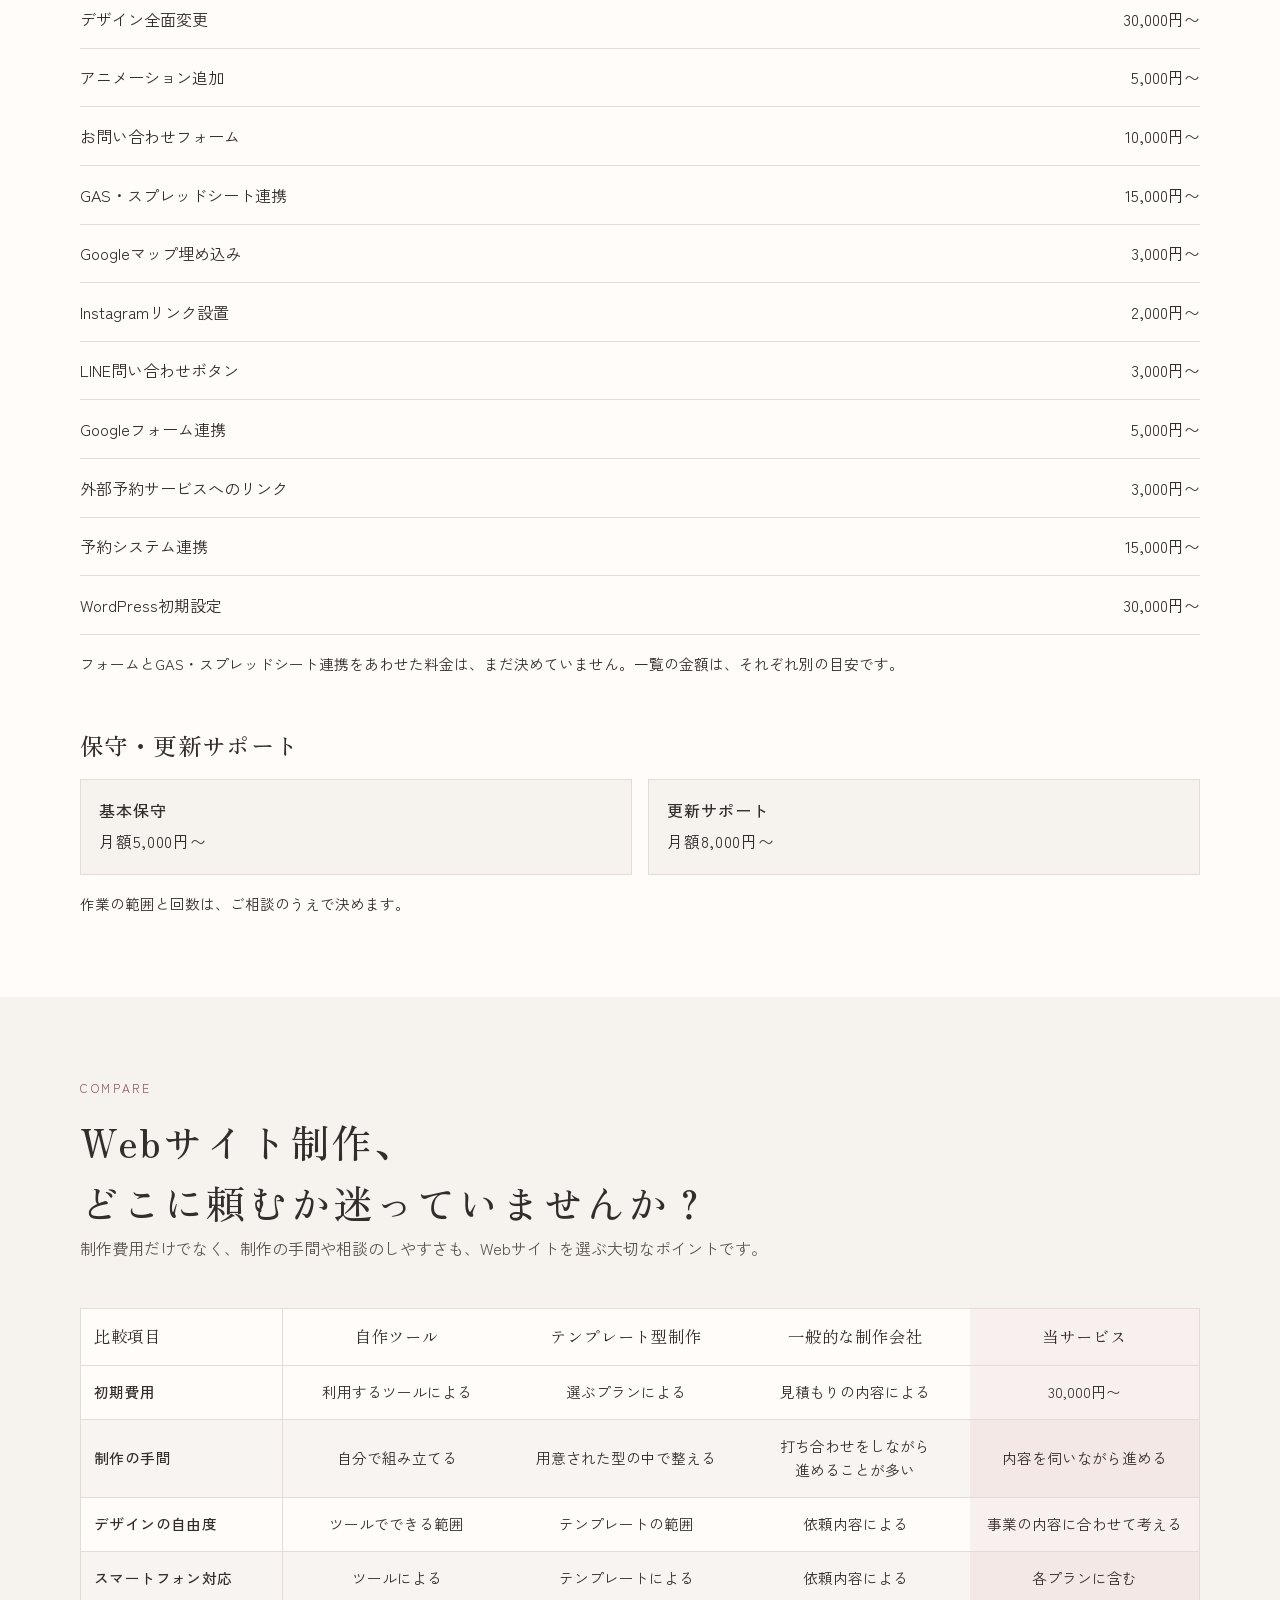
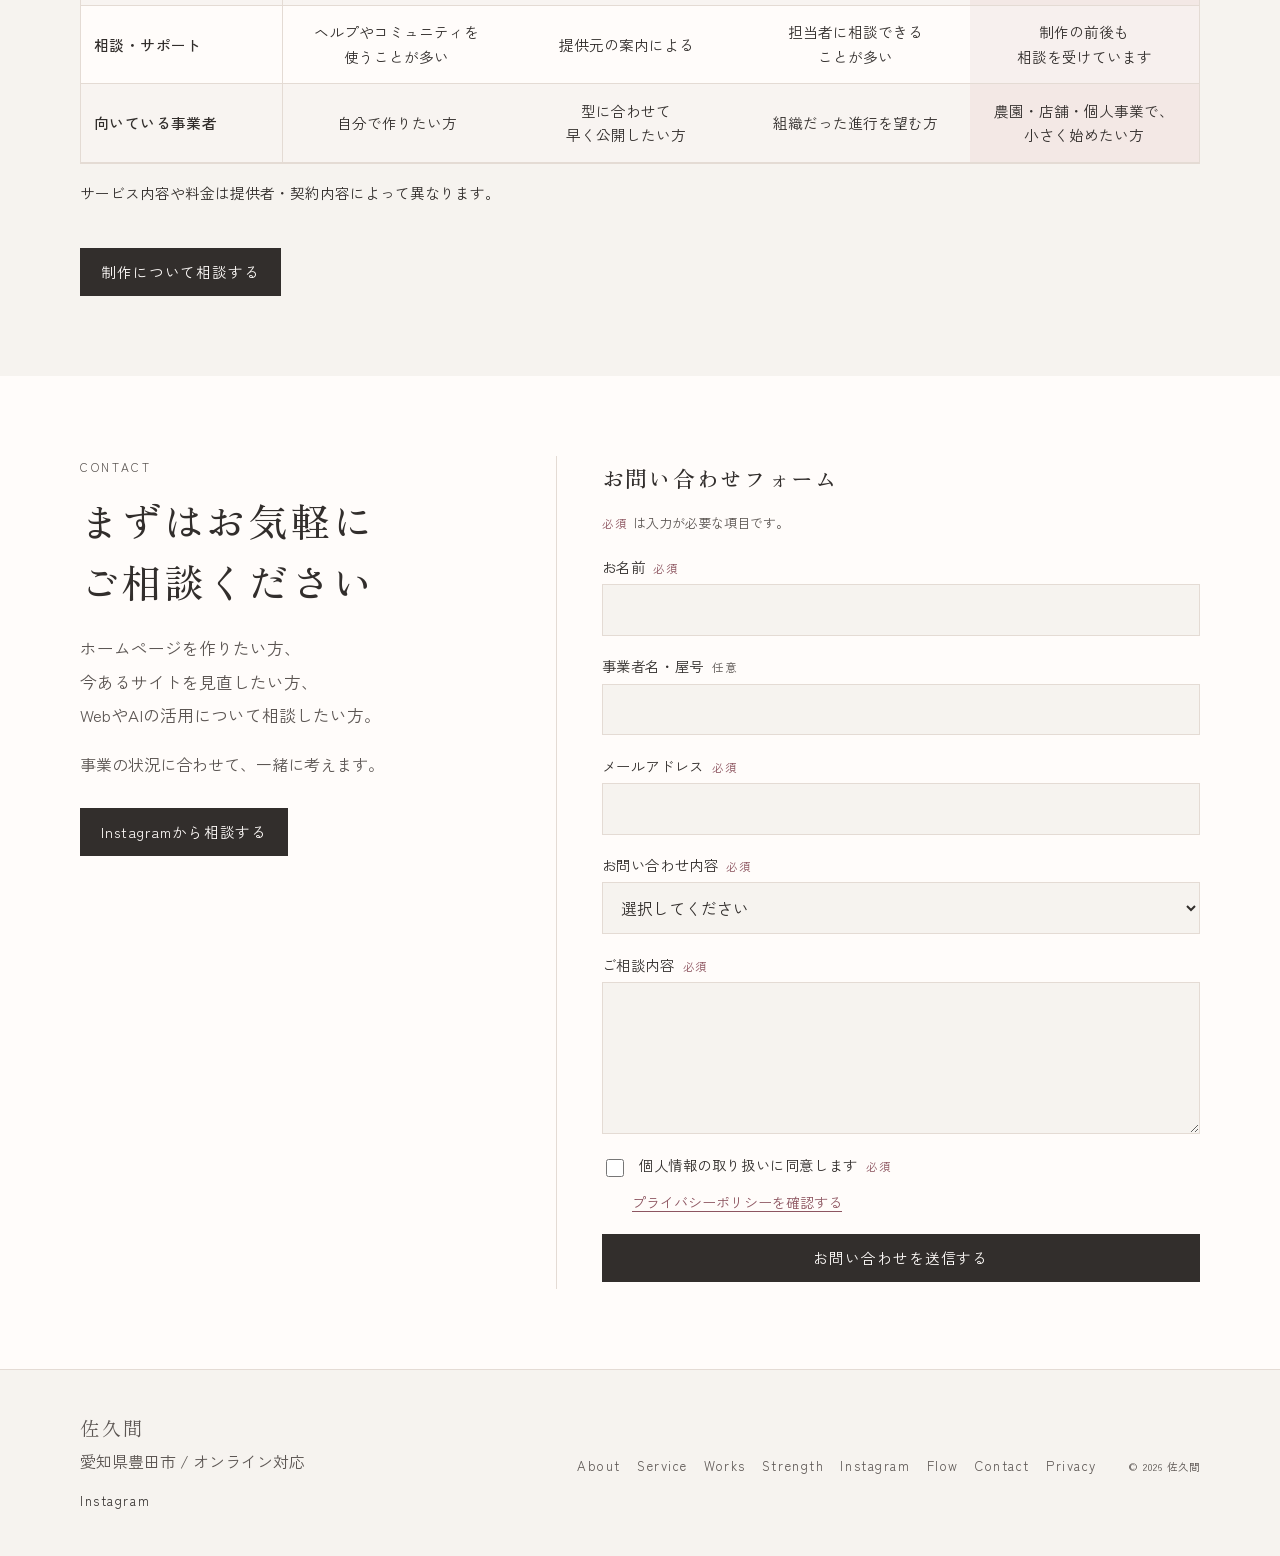
==== commit 02621808: "制作事例の画像幅を揃え、テーマ05に連携の図を置き、日本語が語の途中で割れないようにする。 Co-authored-by: Cursor <cursoragent@cursor.com>" ====
--- a/index.html
+++ b/index.html
@@ -108,7 +108,7 @@
             <p class="about-place">愛知県豊田市</p>
           </div>
           <div class="about-body">
-            <p>豊田市を拠点に、農園や飲食店、小さな事業者の方のホームページづくりをしています。</p>
+            <p>豊田市を拠点に、農園や飲食店、小さな事業者の方の<wbr>ホームページづくりをしています。</p>
             <p>HTML、CSS、STUDIO、AIツールなどを使い、新しいページも、今あるサイトの見直しも手がけています。</p>
             <p>ご相談は、オンラインでもお受けしています。</p>
           </div>
@@ -150,7 +150,7 @@
           <li class="service-item reveal">
             <p class="num">02</p>
             <h3>Webサイト改善・導線設計</h3>
-            <p>今あるサイトのページ構成とデザインを見直します。</p>
+            <p>今あるサイトのページ構成と<wbr>デザインを見直します。</p>
           </li>
           <li class="service-item reveal">
             <p class="num">03</p>
@@ -160,7 +160,7 @@
           <li class="service-item reveal">
             <p class="num">04</p>
             <h3>SNS運用・Web集客サポート</h3>
-            <p>Instagramの発信と、ホームページに載せる情報の役割を分けます。</p>
+            <p>Instagramの発信と、ホームページに載せる<wbr>情報の役割を分けます。</p>
           </li>
         </ol>
       </div>
@@ -182,7 +182,7 @@
             <p class="work-tag">自主制作サンプル</p>
             <h3>こもれび菜園</h3>
             <p class="work-type">制作内容：農園のホームページ</p>
-            <p>季節の野菜と、畑に向き合う想いを伝える農園サイトのサンプルです。余白を広く取り、初めて訪れた方にも雰囲気と野菜の魅力が届く構成にしています。</p>
+            <p>季節の野菜と、畑に向き合う想いを伝える<wbr>農園サイトのサンプルです。余白を広く取り、初めて訪れた方にも<wbr>雰囲気と野菜の魅力が<wbr>届く構成にしています。</p>
             <a class="btn" href="https://emi1126.github.io/sample1/" target="_blank" rel="noopener noreferrer">サイトを見る<span class="sr-only">（こもれび菜園・新しいタブで開きます）</span></a>
           </div>
         </article>
@@ -195,7 +195,7 @@
             <p class="work-tag">自主制作サンプル</p>
             <h3>空庭ぶどう園</h3>
             <p class="work-type">制作内容：果樹園の紹介サイト</p>
-            <p>ぶどうの房や畑の空気感を大切にした、縦に読み進める紹介サイトのサンプルです。品種、収穫、贈りものへと視線が移るよう、写真と文章を並べています。ページ内でも、架空の農園であることが示されています。</p>
+            <p>ぶどうの房や畑の空気感を大切にした、縦に読み進める<wbr>紹介サイトのサンプルです。品種、収穫、贈りものへと<wbr>視線が移るよう、写真と文章を並べています。ページ内でも、架空の農園であることが示されています。</p>
             <a class="btn" href="https://emi1126.github.io/sample2/" target="_blank" rel="noopener noreferrer">サイトを見る<span class="sr-only">（空庭ぶどう園・新しいタブで開きます）</span></a>
           </div>
         </article>
@@ -208,7 +208,7 @@
             <p class="work-tag">自主制作サンプル</p>
             <h3>翠果</h3>
             <p class="work-type">制作内容：果実の紹介サイト</p>
-            <p>ぶどうの写真を大きく使い、「翠果」と「SUIKA」を並べた紹介サイトのサンプルです。一房を贈り物として見せ、三つの一房をコレクションとして紹介しています。表示している価格は架空の参考価格で、販売は行わないことがページ内に書かれています。</p>
+            <p>ぶどうの写真を大きく使い、「翠果」と「SUIKA」を並べた<wbr>紹介サイトのサンプルです。一房を贈り物として見せ、三つの一房を<wbr>コレクションとして紹介しています。表示している価格は架空の参考価格で、販売は行わないことが<wbr>ページ内に書かれています。</p>
             <p class="note">※架空の農園を想定した自主制作サイトです。</p>
             <a class="btn" href="https://emi1126.github.io/sample3/" target="_blank" rel="noopener noreferrer">サイトを見る<span class="sr-only">（翠果・新しいタブで開きます）</span></a>
           </div>
@@ -226,12 +226,12 @@
           <li class="reveal">
             <p class="num">01</p>
             <h3>分かりやすいサイト設計</h3>
-            <p>初めて訪れた方でも、必要な情報に迷わずたどり着ける構成を大切にしています。</p>
+            <p>初めて訪れた方でも、必要な情報に迷わず<wbr>たどり着ける構成を大切にしています。</p>
           </li>
           <li class="reveal">
             <p class="num">02</p>
             <h3>事業に合わせたデザイン</h3>
-            <p>見た目だけでなく、事業の雰囲気や魅力が伝わるデザインを考えます。</p>
+            <p>見た目だけでなく、事業の雰囲気や魅力が<wbr>伝わるデザインを考えます。</p>
           </li>
           <li class="reveal">
             <p class="num">03</p>
@@ -246,8 +246,8 @@
       <div class="container">
         <div class="section-head reveal">
           <p class="section-label">Instagram</p>
-          <h2 id="instagram-title">Instagramでも発信しています</h2>
-          <p>ホームページ制作、LP制作、Webサイト改善、AI活用、SNSとホームページの連携、自主制作サイトの紹介について発信しています。</p>
+          <h2 id="instagram-title">Instagramでも<wbr>発信しています</h2>
+          <p>ホームページ制作、LP制作、Webサイト改善、AI活用、SNSとホームページの連携、<wbr>自主制作サイトの紹介について<wbr>発信しています。</p>
           <p class="note">下のカードは発信テーマの紹介です。実際の投稿画面ではありません。</p>
         </div>
         <p class="scroll-hint">横にスライドしてご覧ください</p>
@@ -277,7 +277,7 @@
             <p>文章作成や情報整理のヒント</p>
           </li>
           <li class="theme">
-            <div class="theme-art art-5" aria-hidden="true"></div>
+            <div class="theme-art art-5" aria-hidden="true"><img src="images/themes/sns-site.svg" alt="" width="240" height="104"></div>
             <p class="theme-label">テーマ 05</p>
             <h3>SNSとホームページの連携</h3>
             <p>発信とサイトのつなぎ方</p>
@@ -305,7 +305,7 @@
           <li class="reveal">
             <p class="step-num">STEP 01</p>
             <h3>お問い合わせ</h3>
-            <p>InstagramのDMやお問い合わせフォームからご相談ください。</p>
+            <p>InstagramのDMや<wbr>お問い合わせフォームから<wbr>ご相談ください。</p>
           </li>
           <li class="reveal">
             <p class="step-num">STEP 02</p>
@@ -315,7 +315,7 @@
           <li class="reveal">
             <p class="step-num">STEP 03</p>
             <h3>制作・確認</h3>
-            <p>デザインや内容をご確認いただきながら制作を進めます。</p>
+            <p>デザインや内容を<wbr>ご確認いただきながら<wbr>制作を進めます。</p>
           </li>
           <li class="reveal">
             <p class="step-num">STEP 04</p>
@@ -331,7 +331,7 @@
         <div class="section-head reveal">
           <p class="section-label">Price Plan</p>
           <h2 id="price-title">料金プランの比較</h2>
-          <p>事業の規模や目的、ご予算に合わせて、必要な内容を選べるWeb制作プランをご用意しています。</p>
+          <p>事業の規模や目的、ご予算に合わせて、必要な内容を選べる<wbr>Web制作プランをご用意しています。</p>
         </div>
         <p class="scroll-hint">横にスライドして比較できます</p>
         <div class="plan-scroll reveal" tabindex="0">
@@ -386,7 +386,7 @@
           </table>
         </div>
         <p class="note">お問い合わせフォームの設置やSNS連携、Googleマップの埋め込みなども、ご希望に合わせて対応可能です。詳しくはオプション料金をご確認ください。</p>
-        <p class="note">金額は目安です。ページの内容やご相談の範囲によって変わります。</p>
+        <p class="note">金額は目安です。ページの内容やご相談の範囲によって<wbr>変わります。</p>
 
         <h3 class="plan-sub" id="options-title">追加オプション</h3>
         <ul class="option-list" aria-labelledby="options-title">
--- a/css/style.css
+++ b/css/style.css
@@ -41,14 +41,22 @@
 button,
 a { -webkit-tap-highlight-color: transparent; }
 
-h1, h2, h3, p { margin: 0; overflow-wrap: anywhere; }
+h1, h2, h3, p { margin: 0; }
 
 h1, h2, h3 {
   font-family: "Zen Old Mincho", "Yu Mincho", "Hiragino Mincho ProN", serif;
   font-weight: 500;
   line-height: 1.5;
   letter-spacing: 0.04em;
-  overflow-wrap: normal;
+  word-break: keep-all;
+  line-break: strict;
+  overflow-wrap: break-word;
+}
+
+p {
+  line-break: strict;
+  word-break: keep-all;
+  overflow-wrap: break-word;
 }
 
 ul, ol { margin: 0; padding: 0; list-style: none; }
@@ -402,6 +410,21 @@
 
 .section-head { max-width: 40rem; margin-bottom: 2.8rem; }
 
+.container,
+.about-grid,
+.about-grid > *,
+.about-body,
+.service-item,
+.work,
+.work > *,
+.strength-list > *,
+.steps > *,
+.section-head,
+.hero-copy,
+.contact-grid > * {
+  min-width: 0;
+}
+
 #compare .section-head { max-width: none; }
 
 #compare-title,
@@ -456,6 +479,14 @@
 
 .about-body { display: grid; gap: 1.1rem; }
 
+.about-body > *,
+.service-item > *,
+.work-body > *,
+.strength-list li > *,
+.steps li > * {
+  min-width: 0;
+}
+
 .about-tags {
   display: flex;
   flex-wrap: wrap;
@@ -533,11 +564,13 @@
   overflow: hidden;
   background: #efeae4;
   border: 1px solid var(--line);
+  aspect-ratio: 16 / 10;
 }
 
 .work-media img {
+  display: block;
   width: 100%;
-  aspect-ratio: 16 / 10;
+  height: 100%;
   object-fit: cover;
   object-position: center top;
 }
@@ -647,8 +680,16 @@
 }
 
 .art-5 {
-  background-image: radial-gradient(circle at 32% 48%, transparent 14px, var(--pink) 15px, var(--pink) 26px, transparent 27px);
   background-color: #f7f1ef;
+  background-image: none;
+}
+
+.art-5 img {
+  display: block;
+  width: 100%;
+  height: 100%;
+  object-fit: contain;
+  object-position: center;
 }
 
 .art-6 {
@@ -1120,6 +1161,8 @@
     margin-top: 5rem;
   }
 
+  .work-reverse { grid-template-columns: minmax(0, 0.85fr) minmax(0, 1.25fr); }
+
   .work-reverse .work-media { order: 2; }
 
   .contact-grid {
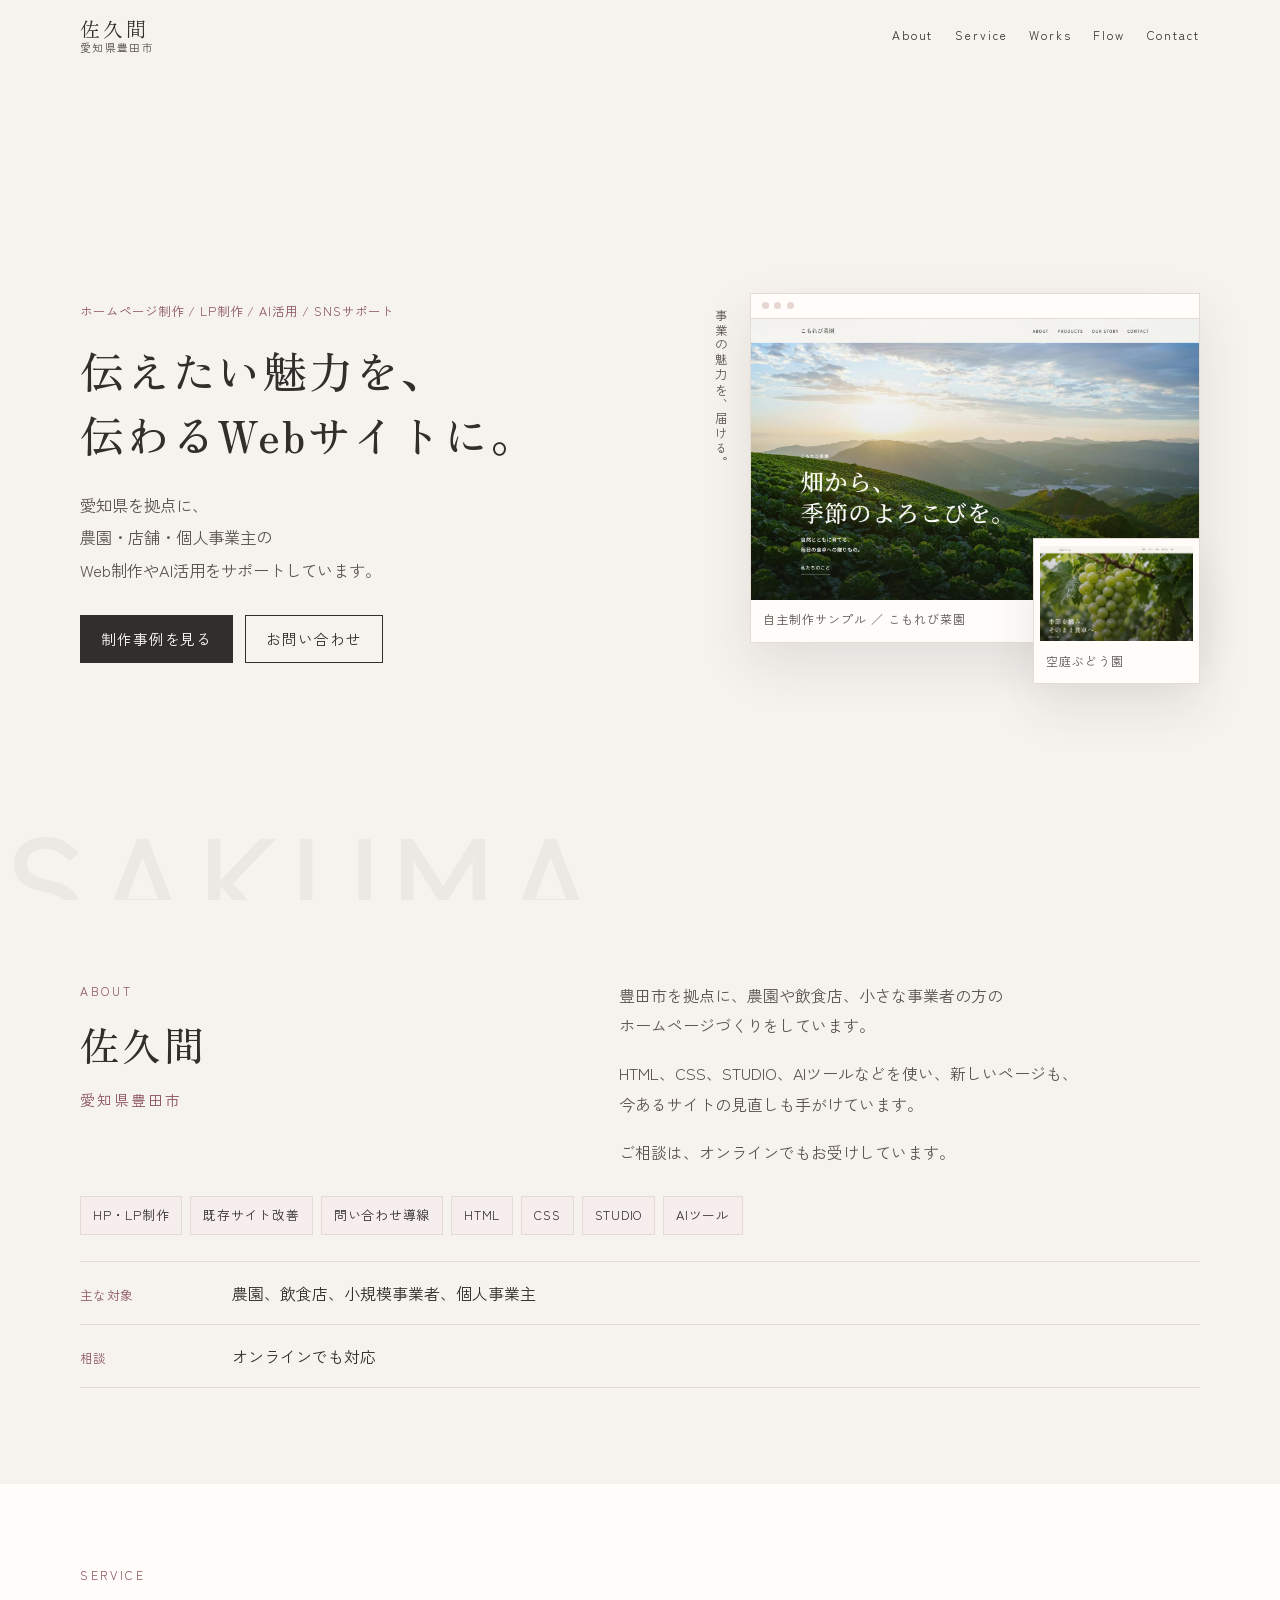
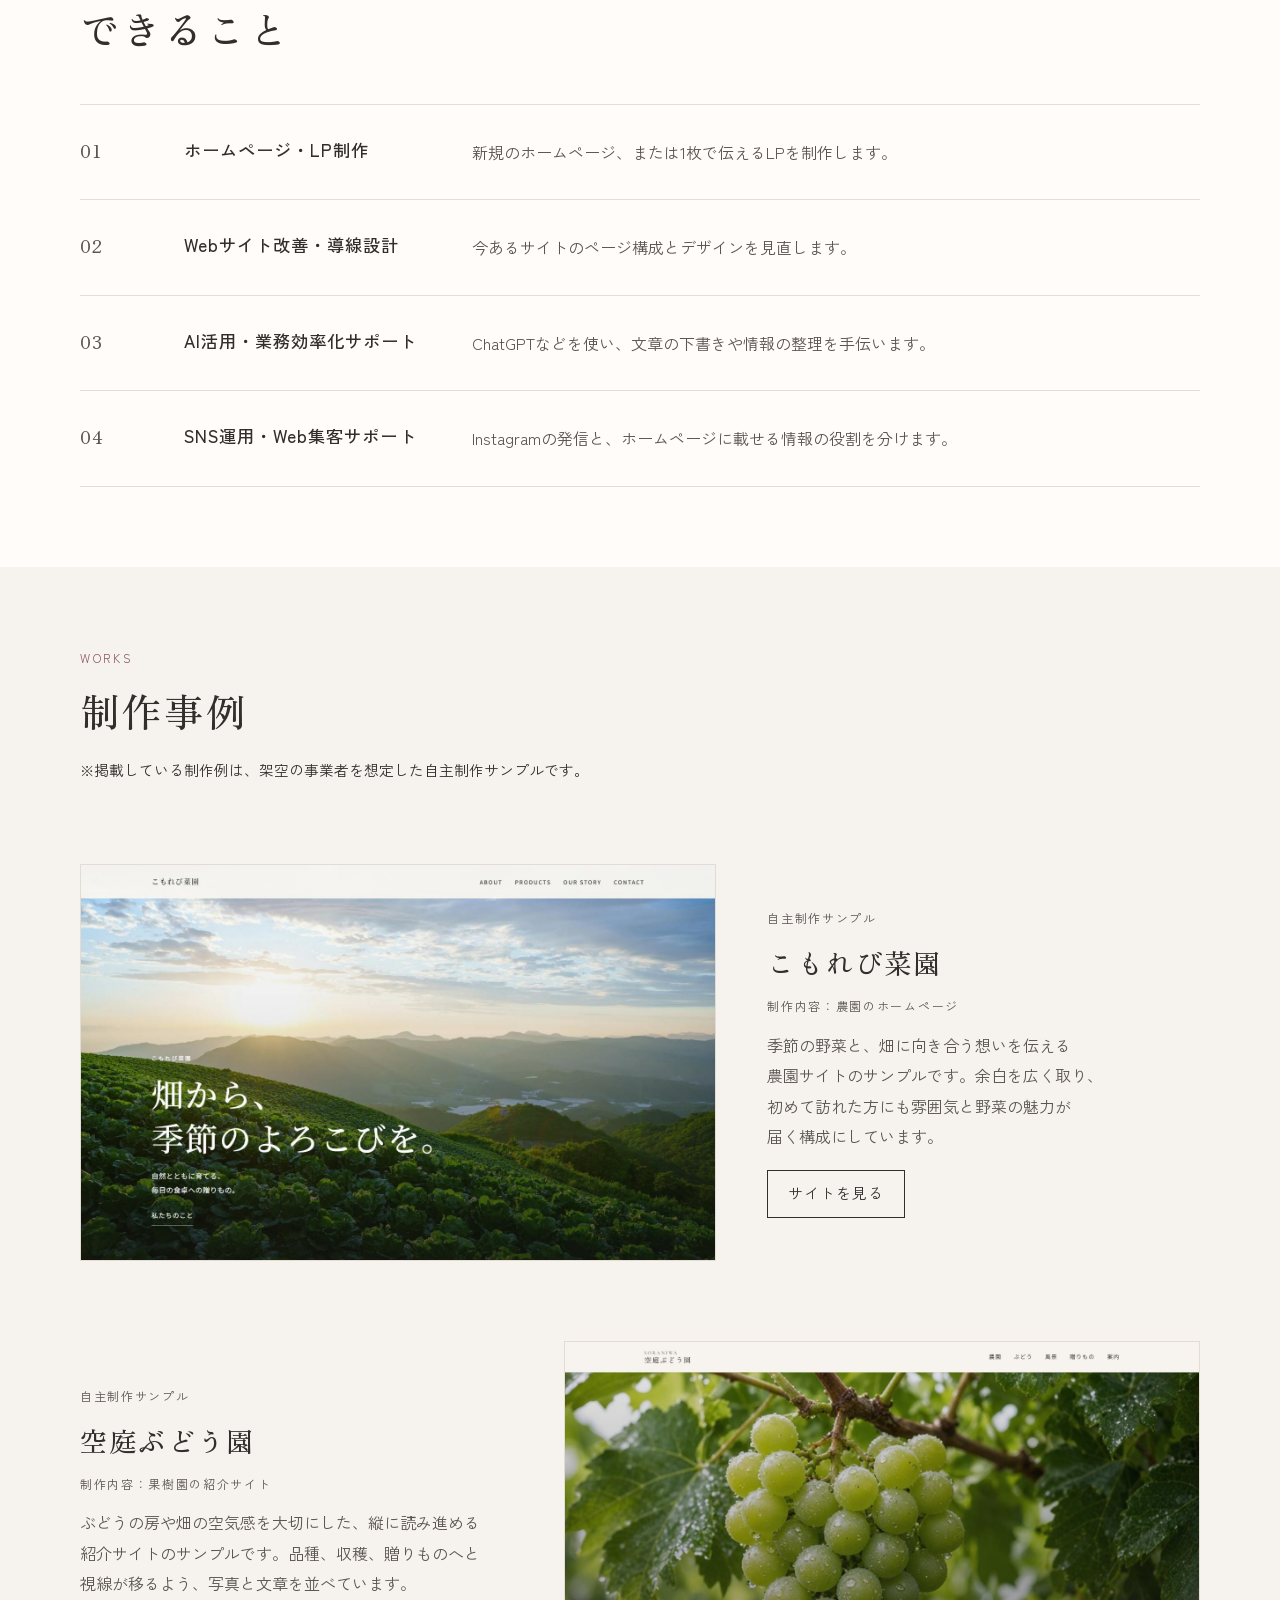
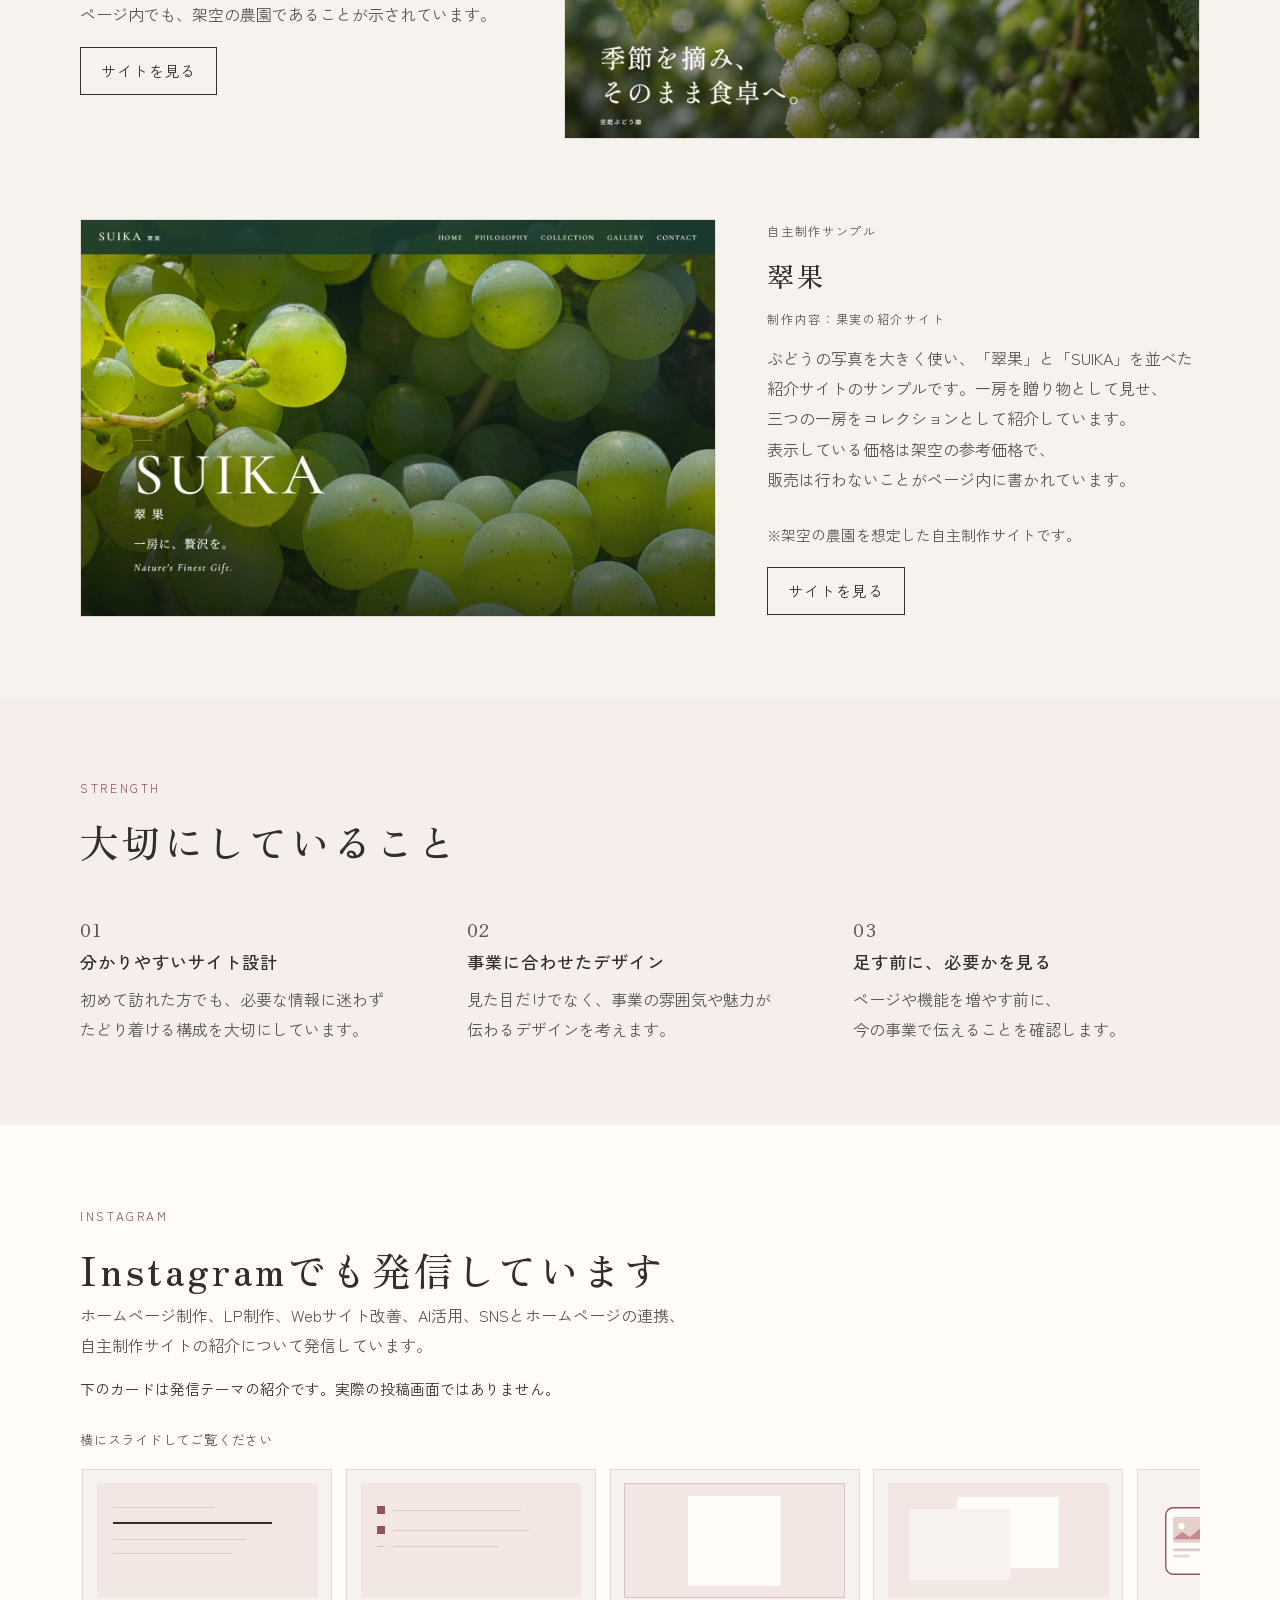
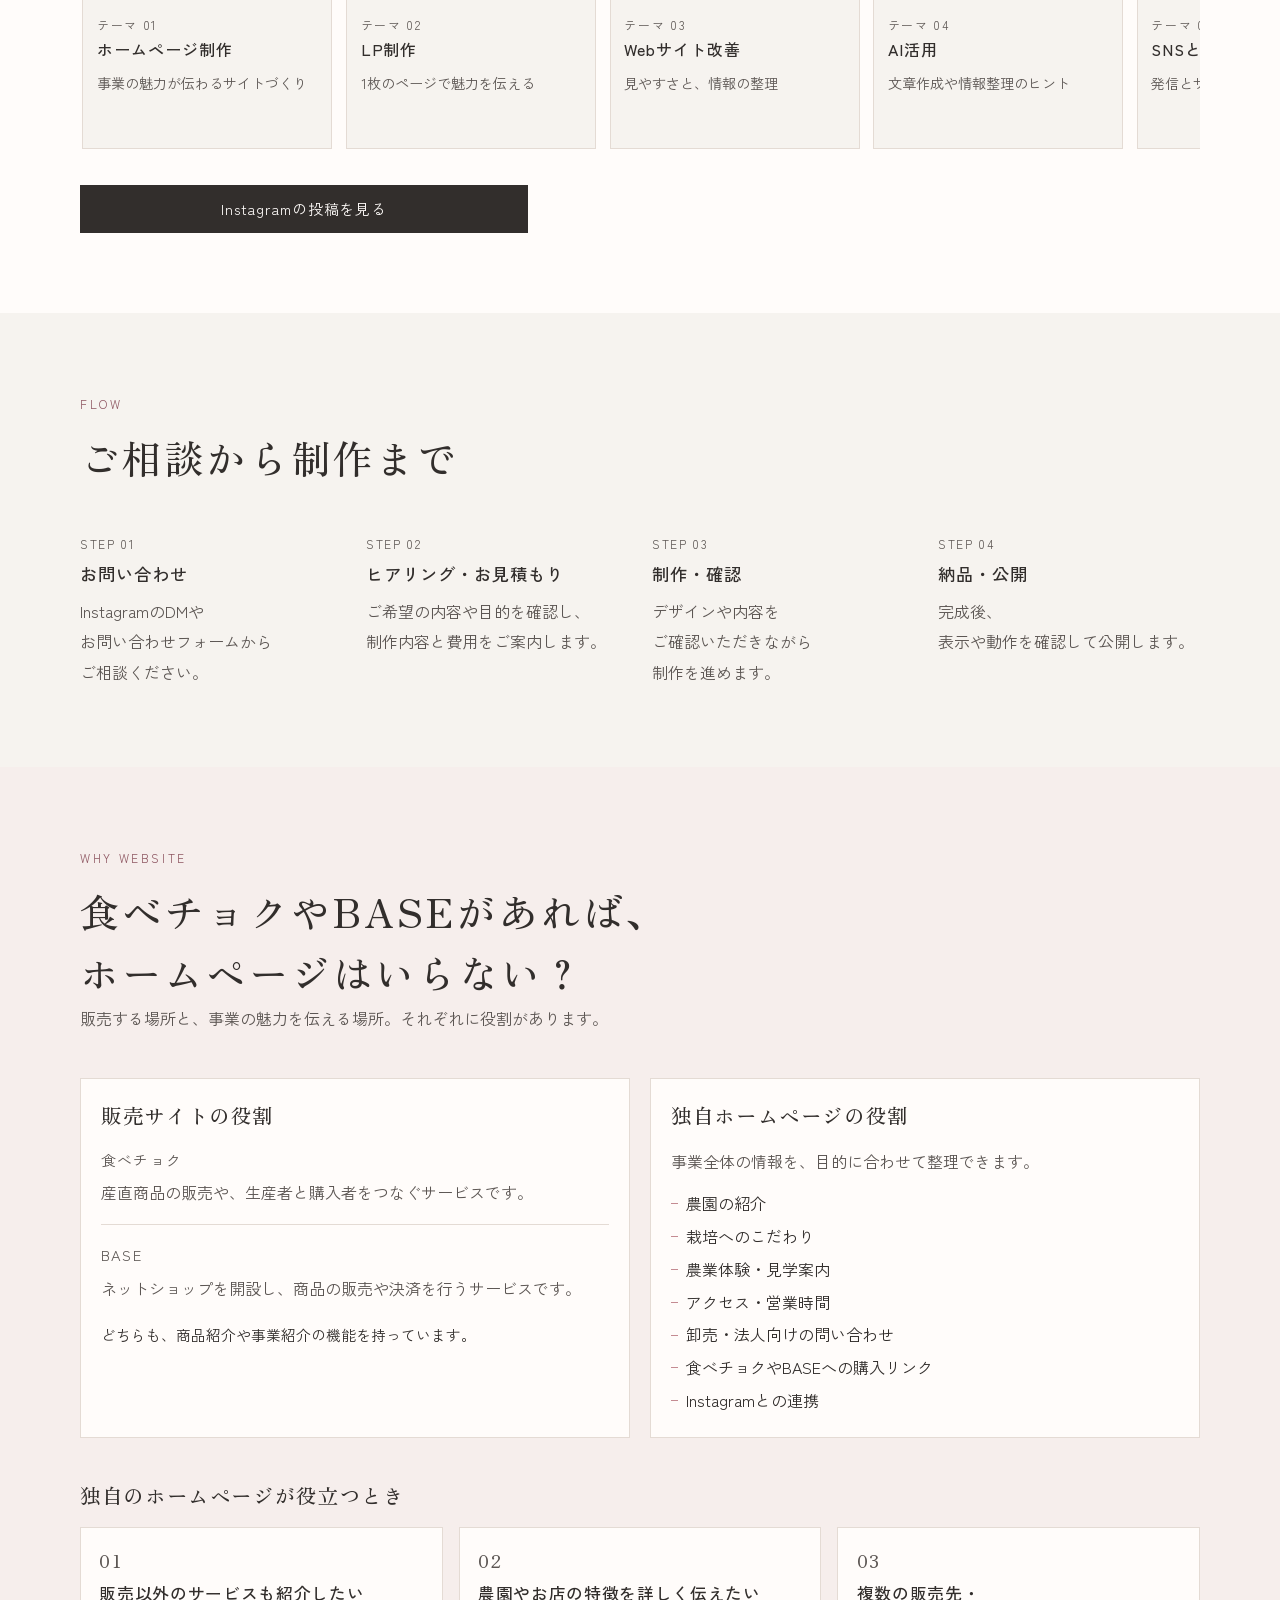
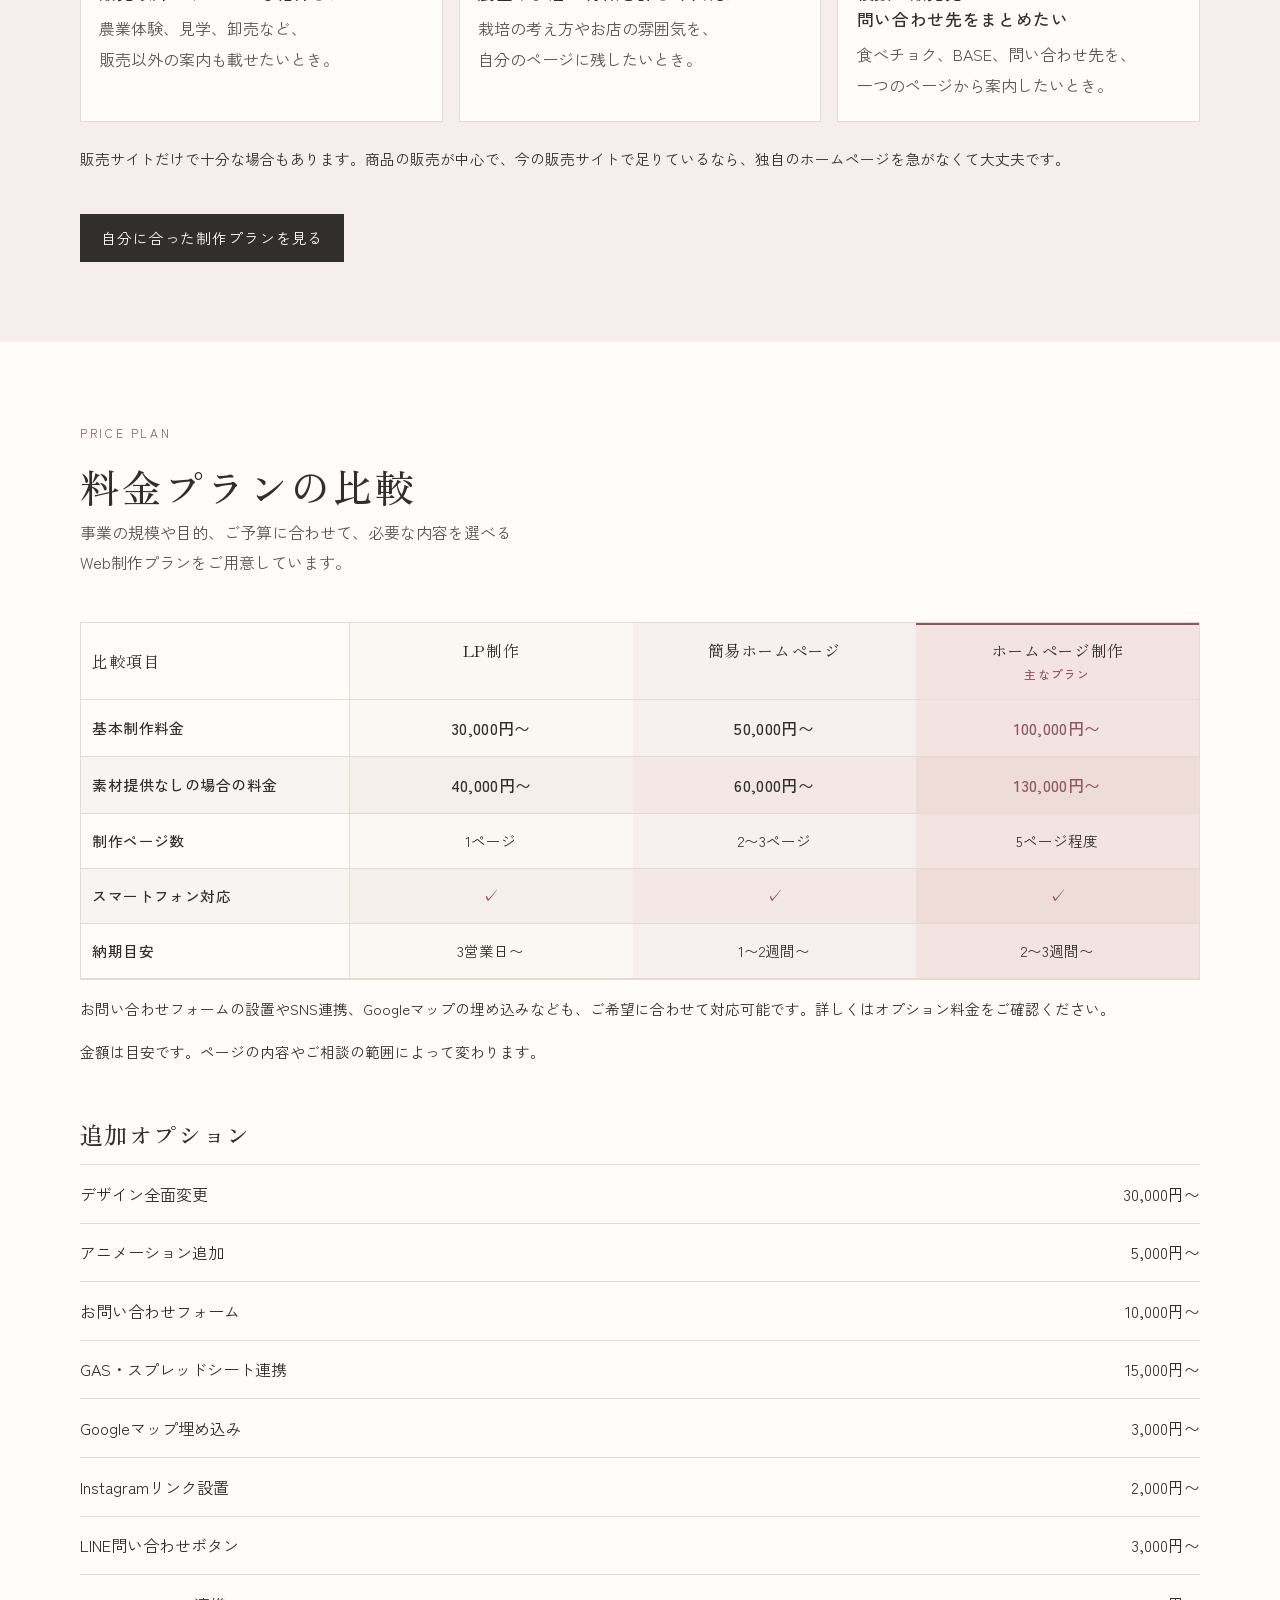
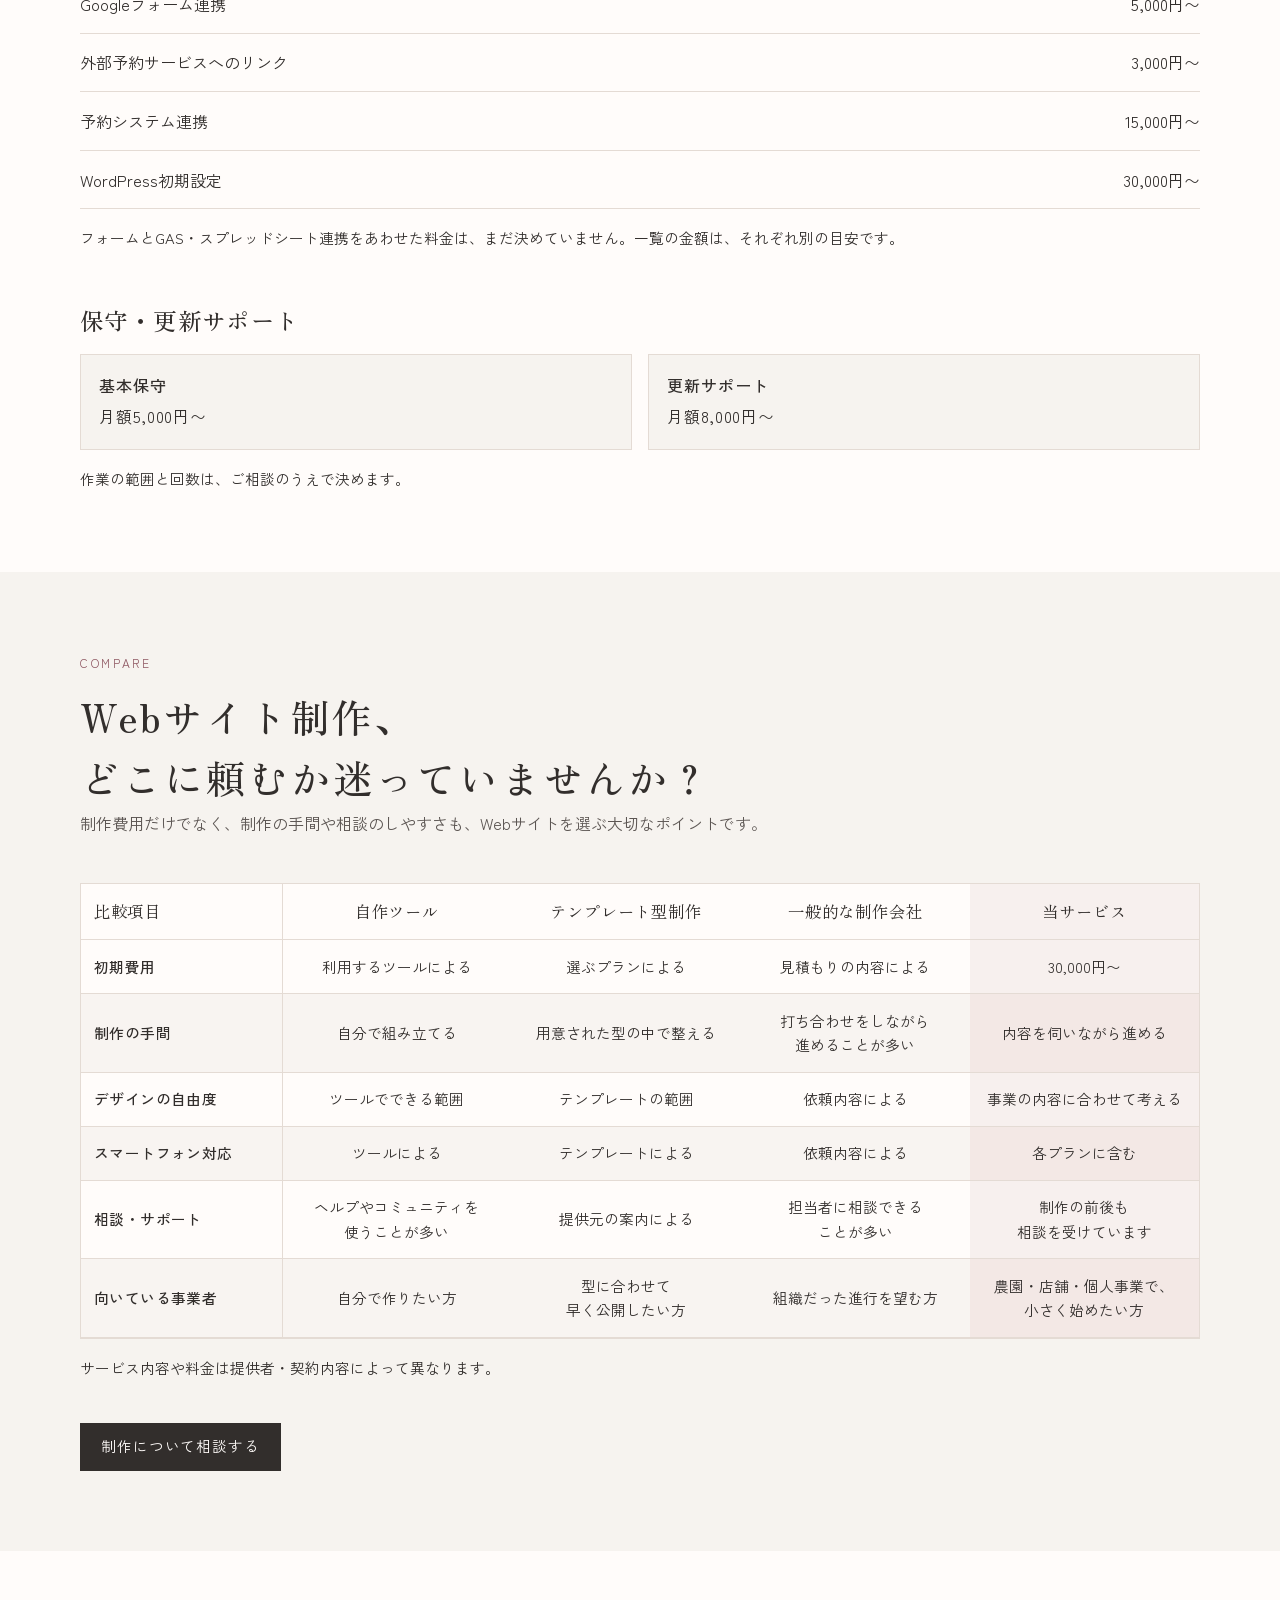
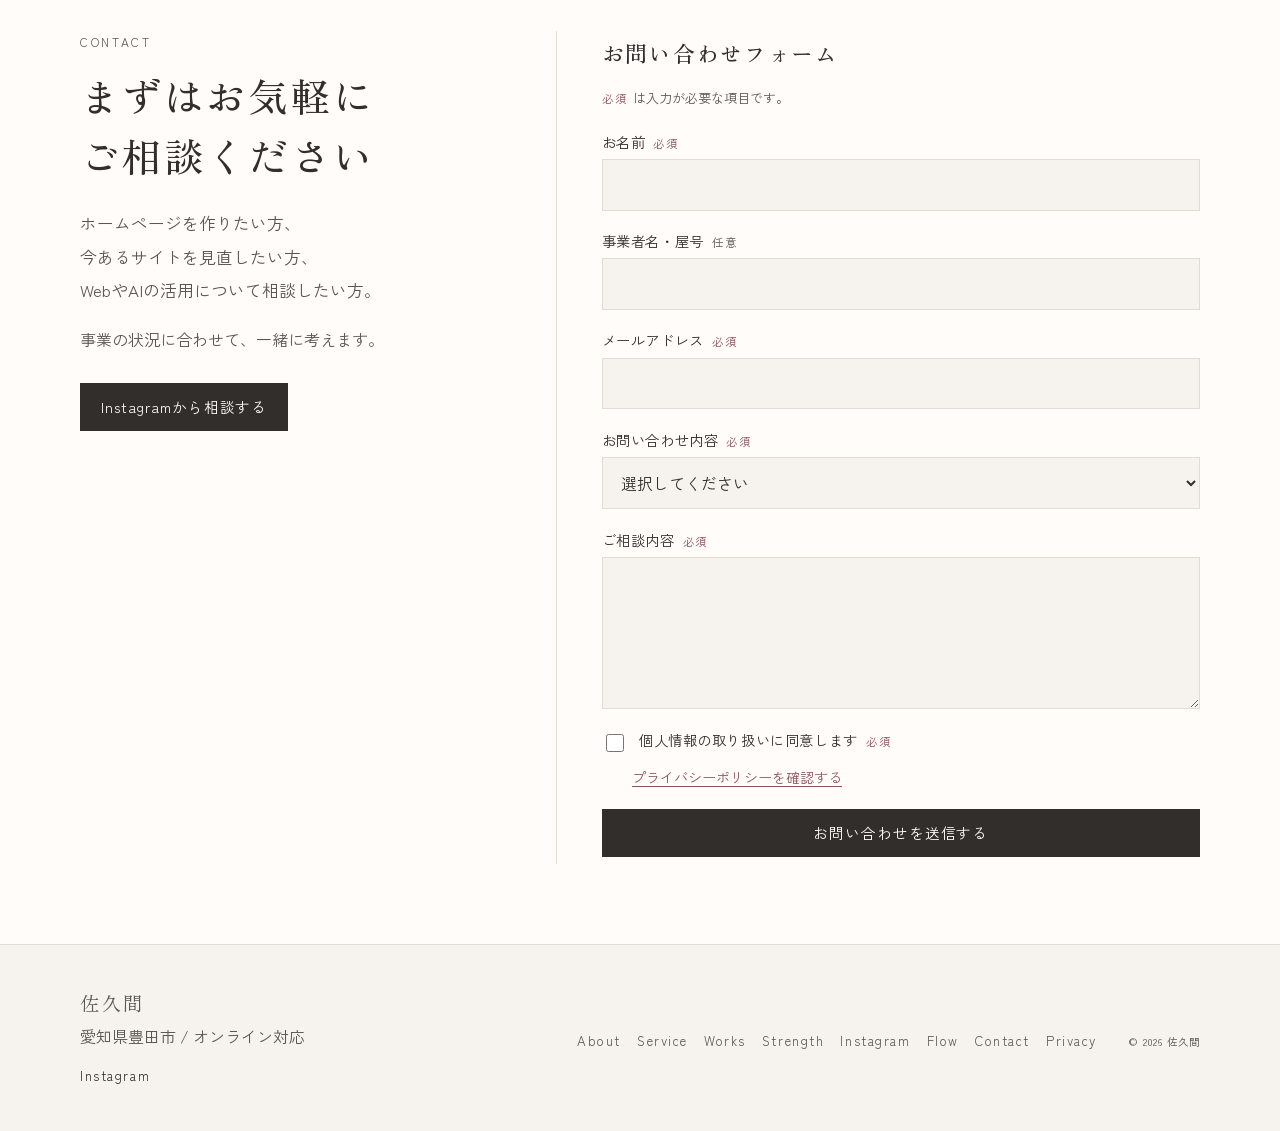
==== commit cf4aaaf5: "販売サイトと独自ホームページの役割を、料金の前にまとめて判断できるようにする。 Co-authored-by: Cursor <cursoragent@cursor.com>" ====
--- a/index.html
+++ b/index.html
@@ -326,6 +326,63 @@
       </div>
     </section>
 
+    <section class="section section-blush" id="why" aria-labelledby="why-title">
+      <div class="container">
+        <div class="section-head reveal">
+          <p class="section-label">Why Website</p>
+          <h2 id="why-title">食べチョクや<wbr>BASEがあれば、<wbr>ホームページは<wbr>いらない？</h2>
+          <p>販売する場所と、事業の魅力を伝える場所。<wbr>それぞれに役割があります。</p>
+        </div>
+        <div class="role-grid">
+          <article class="role-card reveal">
+            <h3>販売サイトの役割</h3>
+            <div class="role-block">
+              <p class="role-name">食べチョク</p>
+              <p>産直商品の販売や、<wbr>生産者と購入者をつなぐサービスです。</p>
+            </div>
+            <div class="role-block">
+              <p class="role-name">BASE</p>
+              <p>ネットショップを開設し、<wbr>商品の販売や決済を行うサービスです。</p>
+            </div>
+            <p class="role-note">どちらも、商品紹介や<wbr>事業紹介の機能を持っています。</p>
+          </article>
+          <article class="role-card reveal">
+            <h3>独自ホームページの役割</h3>
+            <p>事業全体の情報を、<wbr>目的に合わせて整理できます。</p>
+            <ul class="role-points">
+              <li>農園の紹介</li>
+              <li>栽培へのこだわり</li>
+              <li>農業体験・見学案内</li>
+              <li>アクセス・営業時間</li>
+              <li>卸売・法人向けの問い合わせ</li>
+              <li>食べチョクやBASEへの購入リンク</li>
+              <li>Instagramとの連携</li>
+            </ul>
+          </article>
+        </div>
+        <h3 class="why-lead">独自のホームページが役立つとき</h3>
+        <ol class="why-cases">
+          <li class="reveal">
+            <p class="num">01</p>
+            <h4>販売以外のサービスも<wbr>紹介したい</h4>
+            <p>農業体験、見学、卸売など、<wbr>販売以外の案内も載せたいとき。</p>
+          </li>
+          <li class="reveal">
+            <p class="num">02</p>
+            <h4>農園やお店の特徴を<wbr>詳しく伝えたい</h4>
+            <p>栽培の考え方やお店の雰囲気を、<wbr>自分のページに残したいとき。</p>
+          </li>
+          <li class="reveal">
+            <p class="num">03</p>
+            <h4>複数の販売先・<wbr>問い合わせ先をまとめたい</h4>
+            <p>食べチョク、BASE、問い合わせ先を、<wbr>一つのページから案内したいとき。</p>
+          </li>
+        </ol>
+        <p class="note">販売サイトだけで十分な場合もあります。商品の販売が中心で、<wbr>今の販売サイトで足りているなら、<wbr>独自のホームページを急がなくて大丈夫です。</p>
+        <p class="plan-cta"><a class="btn btn-primary" href="#price">自分に合った制作プランを見る</a></p>
+      </div>
+    </section>
+
     <section class="section section-paper" id="price" aria-labelledby="price-title">
       <div class="container">
         <div class="section-head reveal">
--- a/css/style.css
+++ b/css/style.css
@@ -419,6 +419,10 @@
 .work > *,
 .strength-list > *,
 .steps > *,
+.role-grid,
+.role-card,
+.why-cases,
+.why-cases > *,
 .section-head,
 .hero-copy,
 .contact-grid > * {
@@ -454,6 +458,8 @@
 .service-item p,
 .work-body p,
 .strength-list p,
+.role-card p,
+.why-cases p,
 .theme p,
 .steps p,
 .contact p,
@@ -483,7 +489,9 @@
 .service-item > *,
 .work-body > *,
 .strength-list li > *,
-.steps li > * {
+.steps li > *,
+.role-card > *,
+.why-cases li > * {
   min-width: 0;
 }
 
@@ -604,6 +612,91 @@
 
 .strength-list h3,
 .steps h3 { margin: 0.35rem 0 0.55rem; }
+
+.role-grid { display: grid; gap: 1rem; }
+
+.role-card {
+  padding: 1.35rem 1.25rem 1.45rem;
+  background: var(--paper);
+  border: 1px solid var(--line);
+}
+
+.role-card h3 {
+  margin-bottom: 0.9rem;
+  font-size: 1.28rem;
+  letter-spacing: 0.08em;
+}
+
+.role-block + .role-block {
+  margin-top: 1rem;
+  padding-top: 1rem;
+  border-top: 1px solid var(--line);
+}
+
+.role-name {
+  color: var(--pink-deep);
+  font-size: 0.92rem;
+  letter-spacing: 0.08em;
+}
+
+.role-card .role-name + p { margin-top: 0.25rem; }
+
+.role-card .role-note {
+  margin-top: 1.1rem;
+  color: var(--ink);
+  font-size: 0.92rem;
+}
+
+.role-points {
+  display: grid;
+  gap: 0.35rem;
+  margin-top: 0.9rem;
+}
+
+.role-points li {
+  position: relative;
+  padding-left: 0.95rem;
+  color: var(--ink);
+  line-height: 1.7;
+}
+
+.role-points li::before {
+  content: "";
+  position: absolute;
+  left: 0;
+  top: 0.82em;
+  width: 0.42rem;
+  height: 1px;
+  background: var(--pink);
+}
+
+.why-lead {
+  margin: 2.6rem 0 1rem;
+  font-size: 1.28rem;
+  letter-spacing: 0.08em;
+}
+
+.why-cases { display: grid; gap: 0.85rem; }
+
+.why-cases li {
+  padding: 1.2rem 1.15rem 1.3rem;
+  background: var(--paper);
+  border: 1px solid var(--line);
+}
+
+.why-cases h4 {
+  margin: 0.35rem 0 0.45rem;
+  font-family: "Zen Kaku Gothic New", "Hiragino Sans", "Yu Gothic", sans-serif;
+  font-size: 1.05rem;
+  font-weight: 500;
+  line-height: 1.55;
+  letter-spacing: 0.04em;
+  word-break: keep-all;
+  line-break: strict;
+  overflow-wrap: break-word;
+}
+
+#why .note { margin-top: 1.5rem; }
 
 .scroll-hint {
   margin: -1.2rem 0 0.8rem;
@@ -1062,6 +1155,14 @@
 
   .strength-list { grid-template-columns: repeat(3, minmax(0, 1fr)); gap: 2.5rem; }
 
+  .role-grid {
+    grid-template-columns: repeat(2, minmax(0, 1fr));
+    gap: 1.25rem;
+    align-items: stretch;
+  }
+
+  .why-cases { grid-template-columns: repeat(3, minmax(0, 1fr)); gap: 1rem; }
+
   .steps { grid-template-columns: repeat(2, minmax(0, 1fr)); gap: 2rem; }
 
   .about-grid {
